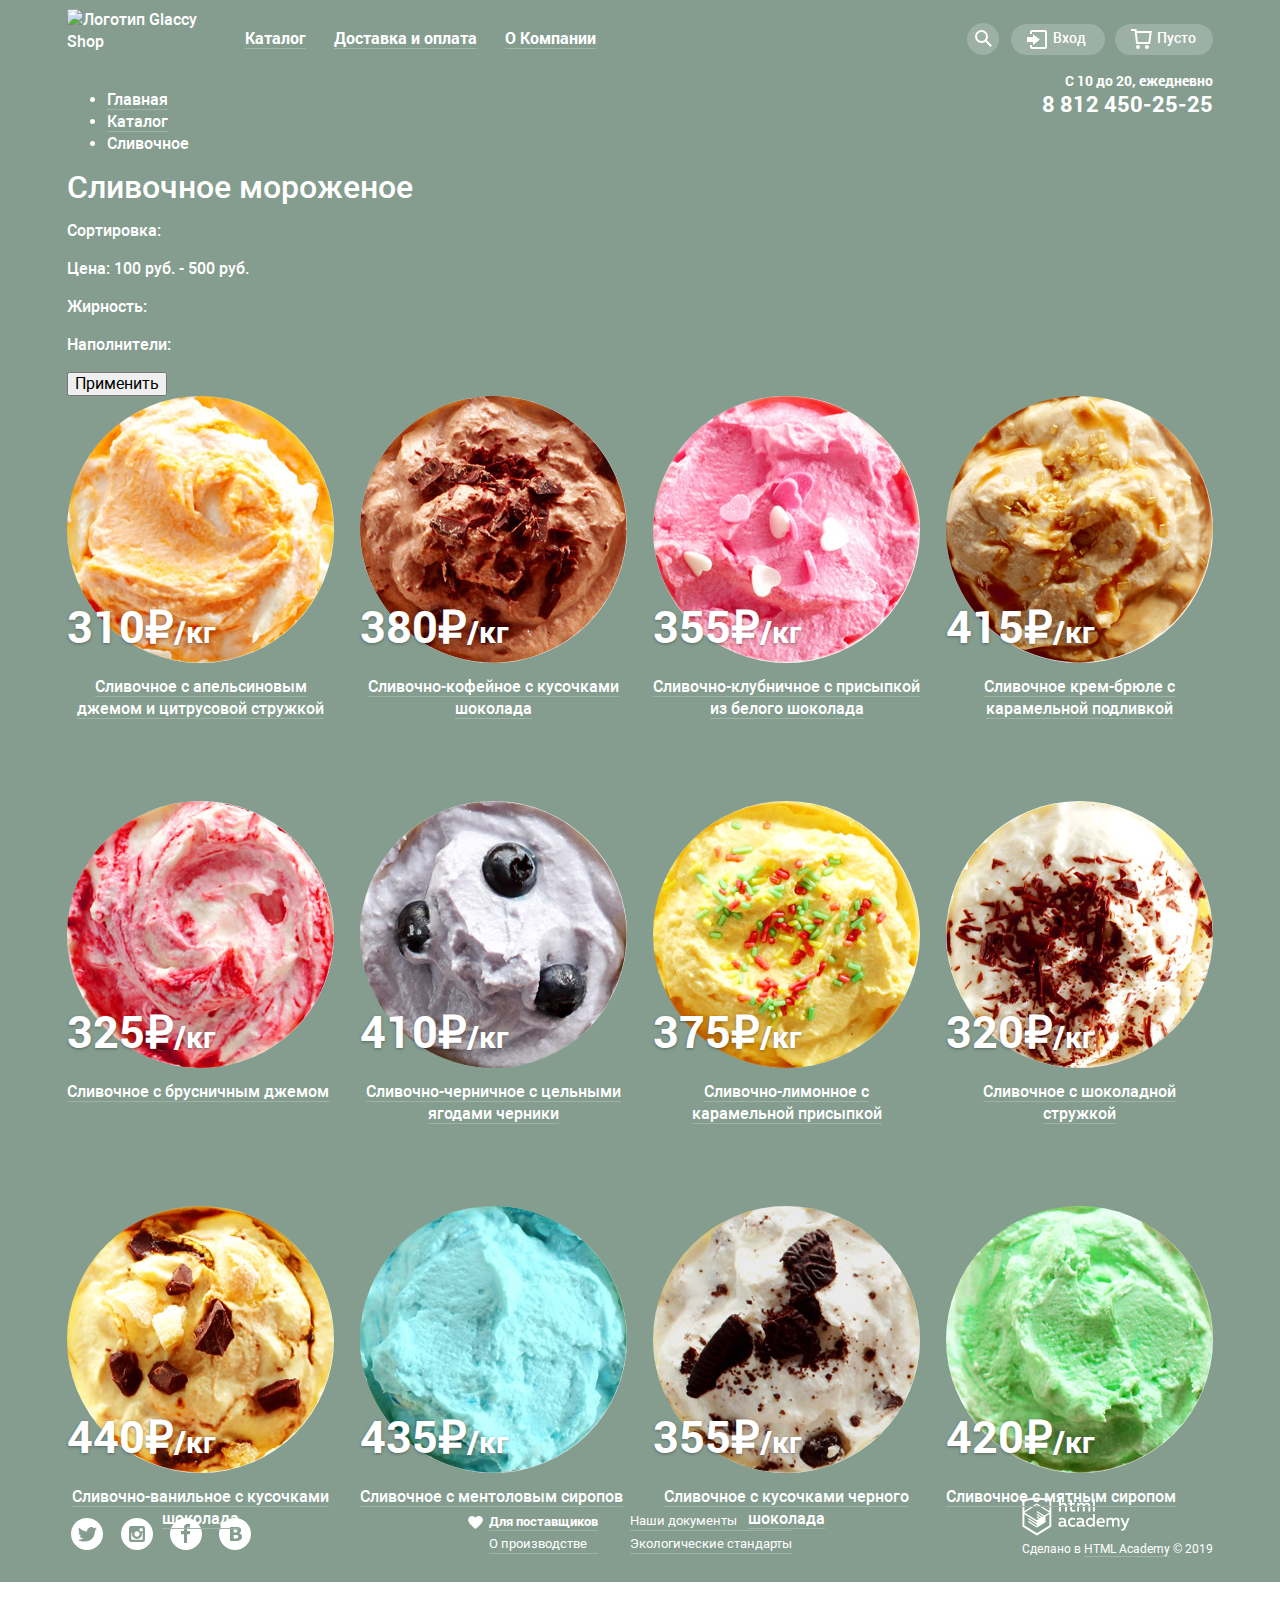
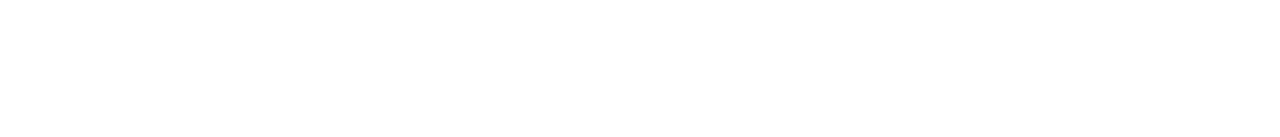
==== catalog.html @ b55708d8 "Внутренняя страница набросок" ====
<!DOCTYPE html>
<html lang="ru">
  <head>
    <meta charset="utf-8">
    <title>HTML Academy: Глейси - Каталог</title>
    <link href="css/normalize.css" rel="stylesheet">
    <link href="css/style.css" rel="stylesheet">
  </head>
  <body>
    <div class="background-wrapper green-background">
      <div class="center-wrapper">
        <header class="page-header">
          <div class="first-line-wrapper">
            <img class="logo" src="img/logo.svg" alt="Логотип Glaccy Shop" width="154" height="64">
            <nav class="main-navigation">
              <ul class="header-site-navigation">
                <li class="catalog site-navigation-item"><a href="#">Каталог</a>
                  <section class="submenu">
                    <ul>
                      <li class="submenu-item new"><a href="#">Новинки</a></li>
                      <li class="submenu-item"><a href="#">Сливочное</a></li>
                      <li class="submenu-item"><a href="#">Щербеты</a></li>
                      <li class="submenu-item"><a href="#">Фруктовый лед</a></li>
                      <li class="submenu-item"><a href="#">Мелорин</a></li>
                    </ul>
                  </section>
                </li>
                <li class="site-navigation-item"><a href="#">Доставка и оплата</a></li>
                <li class="site-navigation-item"><a href="#">О Компании</a></li>
              </ul>
            </nav>
            <div class="header-user-navigation">
              <div class="search">
                <svg xmlns="http://www.w3.org/2000/svg" xmlns:xlink="http://www.w3.org/1999/xlink" width="17" height="17"><path fill="#FFF" d="M16.958 15.527L11.75 10.32A6.455 6.455 0 0 0 13 6.5 6.5 6.5 0 1 0 6.5 13a6.465 6.465 0 0 0 3.839-1.263l5.205 5.204 1.414-1.414zM6.5 11C4.019 11 2 8.981 2 6.5S4.019 2 6.5 2 11 4.019 11 6.5 8.981 11 6.5 11z"/></svg>
                <form class="search-field" action="https://echo.htmlacademy.ru" method="GET">
                  <input type="search" placeholder="Что ищем?">
                </form>
              </div>
              <div class="login-section">
                <a class="login-link user-navigation-item" href="#"><svg xmlns="http://www.w3.org/2000/svg" width="21" height="19"><g fill="#FFF"><path d="M6 14.875L12.917 9.5 6 4.125v2.917H-.042v4.917H6z"/><path d="M18 0H5C3.9 0 3 .9 3 2v2h2V2h13v15H5v-2H3v2c0 1.1.9 2 2 2h13c1.1 0 2-.9 2-2V2c0-1.1-.9-2-2-2z"/></g></svg>
                  Вход
                </a>
                <form class="login-form" action="https://echo.htmlacademy.ru" method="POST">
                  <input class="login-input" type="email" placeholder="Электронная почта">
                  <input class="login-input" type="password" placeholder="Пароль">
                  <div class="login-links-list">
                    <a class="login-button button" href="#">Войти</a>
                    <div class="login-help">
                      <a class ="link-dark" href="#">Забыли пароль?</a>
                      <a class ="link-dark" href="#">Новая регистрация</a>
                    </div>
                  </div>
                </form>
              </div>
              <a class="cart user-navigation-item" href="#"><svg xmlns="http://www.w3.org/2000/svg" width="21" height="20"><g fill="#FFF"><path d="M5.657 2.031L5.422 0H0v2h3.64l1.5 13h13.988l1.699-12.969H5.657zM17.372 13H6.922L5.888 4.031h12.66L17.372 13z"/><circle cx="6.984" cy="18" r="2"/><circle cx="15.984" cy="18" r="2"/></g></svg>
                Пусто
              </a>
            </div>
          </div>
          <div class="contact-info">
            <p class="work-hours">С 10 до 20, ежедневно</p>
            <a href="tel:+78124502525" class="tel">8 812 450-25-25</a>
          </div>
        </header>
      </div>
        <main>
          <div class="center-wrapper">
           <ul class="breadcrumbs">
              <li><a class="link" href="index.html">Главная</a></li>
              <li><a class="link" href="#">Каталог</a></li>
              <li>Сливочное</li>
            </ul>
            <h1>Сливочное мороженое</h1>
          <form class="filter">
            <section class="filter-sorting">
              <p class="filter-title">Сортировка:</p>
              <div></div>
            </section>
            <section class="filter-price">
              <p class="filter-title">Цена: 100 руб. - 500 руб.</p>
              <div></div>
            </section>
            <section class="filter-fat">
              <p class="filter-title">Жирность:</p>
              <div></div>
            </section>
            <section class="filter-filler">
                <p class="filter-title">Наполнители:</p>
                <div></div>
            </section>
            <button class="filter-btn" type="submit">Применить</button>
          </form>
          <section class="inner-catalog">
            <div class="hit-icecream">
              <img class="hit-img" src="img/icecreams/orange.jpg" alt="Шарик апельсинового мороженого" width="267" heigh="267">
              <p class="price"><span>310₽</span>/кг</p>
              <a class="icecream-name" href="#"><span class="link">Сливочное с апельсиновым джемом и цитрусовой стружкой</span></a>
              <button class="button hit-btn">Быстрый просмотр</button>
            </div>
            <div class="hit-icecream">
              <img class="hit-img" src="img/icecreams/coffee.jpg" alt="Шарик кофейно-шоколадного мороженого" width="267" heigh="267">
              <p class="price"><span>380₽</span>/кг</p>
              <a class="icecream-name" href="#"><span class="link">Сливочно-кофейное с кусочками шоколада</span></a>
              <button class="button hit-btn">Быстрый просмотр</button>
            </div>
            <div class="hit-icecream">
              <img class="hit-img" src="img/icecreams/strawberry.jpg" alt="Шарик клубничного мороженого с белыми сердечками" width="267" heigh="267">
              <p class="price"><span>355₽</span>/кг</p>
              <a class="icecream-name" href="#"><span class="link">Сливочно-клубничное с присыпкой из белого шоколада</span></a>
              <button class="button hit-btn">Быстрый просмотр</button>
            </div>
            <div class="hit-icecream">
              <img class="hit-img" src="img/icecreams/caramel.jpg" alt="Шарик карамельного мороженого" width="267" heigh="267">
              <p class="price"><span>415₽</span>/кг</p>
              <a class="icecream-name" href="#"><span class="link">Сливочное крем-брюле с карамельной подливкой</span></a>
              <button class="button hit-btn">Быстрый просмотр</button>
            </div>
            <div class="hit-icecream">
                <img class="hit-img" src="img/icecreams/cowberry.jpg" alt="Шарик мороженого с брусничным джемом" width="267" heigh="267">
                <p class="price"><span>325₽</span>/кг</p>
                <a class="icecream-name" href="#"><span class="link">Сливочное с брусничным джемом</span></a>
                <button class="button hit-btn">Быстрый просмотр</button>
            </div>
            <div class="hit-icecream">
                <img class="hit-img" src="img/icecreams/blueberry.jpg" alt="Шарик мороженого с черникой" width="267" heigh="267">
                <p class="price"><span>410₽</span>/кг</p>
                <a class="icecream-name" href="#"><span class="link">Сливочно-черничное с цельными ягодами черники</span></a>
                <button class="button hit-btn">Быстрый просмотр</button>
            </div>
            <div class="hit-icecream">
                <img class="hit-img" src="img/icecreams/lemon.jpg" alt="Шарик лимонного мороженого с цветной присыпкой" width="267" heigh="267">
                <p class="price"><span>375₽</span>/кг</p>
                <a class="icecream-name" href="#"><span class="link">Сливочно-лимонное с карамельной присыпкой</span></a>
                <button class="button hit-btn">Быстрый просмотр</button>
            </div>
            <div class="hit-icecream">
                <img class="hit-img" src="img/icecreams/chocochips.jpg" alt="Шарик мороженого с шоколадной стружкой" width="267" heigh="267">
                <p class="price"><span>320₽</span>/кг</p>
                <a class="icecream-name" href="#"><span class="link">Сливочное с шоколадной стружкой</span></a>
                <button class="button hit-btn">Быстрый просмотр</button>
            </div>
            <div class="hit-icecream">
                <img class="hit-img" src="img/icecreams/choco-vanilla.jpg" alt="Шарик ванильного мороженого с шоколадом" width="267" heigh="267">
                <p class="price"><span>440₽</span>/кг</p>
                <a class="icecream-name" href="#"><span class="link">Сливочно-ванильное с кусочками шоколада</span></a>
                <button class="button hit-btn">Быстрый просмотр</button>
            </div>
            <div class="hit-icecream">
                <img class="hit-img" src="img/icecreams/menthol.jpg" alt="Шарик мороженого ментолового цвета" width="267" heigh="267">
                <p class="price"><span>435₽</span>/кг</p>
                <a class="icecream-name" href="#"><span class="link">Сливочное с ментоловым сиропов</span></a>
                <button class="button hit-btn">Быстрый просмотр</button>
            </div>
            <div class="hit-icecream">
                <img class="hit-img" src="img/icecreams/dark-chocolate.jpg" alt="Шарик мороженого с кусочками черного шоколада" width="267" heigh="267">
                <p class="price"><span>355₽</span>/кг</p>
                <a class="icecream-name" href="#"><span class="link">Сливочное с кусочками черного шоколада</span></a>
                <button class="button hit-btn">Быстрый просмотр</button>
            </div>
            <div class="hit-icecream">
                <img class="hit-img" src="img/icecreams/mint.jpg" alt="Шарик мороженого мятного цвета" width="267" heigh="267">
                <p class="price"><span>420₽</span>/кг</p>
                <a class="icecream-name" href="#"><span class="link">Сливочное с мятным сиропом</span></a>
                <button class="button hit-btn">Быстрый просмотр</button>
            </div>
          </section>
          <section class="pagination">
            <ul class="pages">
              <li><a href="#">1</a></li>
              <li><a href="#">2</a></li>
              <li><a href="#">3</a></li>
              <li><a href="#">4</a></li>
              <li><a href="#">5</a></li>
            </ul>
          </section>
        </main>
        <footer class="footer center-wrapper">
          <section class="social">
              <svg xmlns="http://www.w3.org/2000/svg" width="32" height="32"><path fill="#FFF" d="M16 0C7.164 0 0 7.164 0 16c0 8.837 7.164 16 16 16 8.837 0 16-7.163 16-16 0-8.836-7.163-16-16-16zm7.944 12.809c-.251 6.516-3.463 10.832-10.992 10.702h-.486c-.447 0-4.543-.443-5.344-1.823 2.479.19 4.247-.406 5.12-1.136-1.048-.289-2.923-.461-3.251-2.848.384.104.618.221 1.299.113-1.307-.824-2.758-1.519-2.679-3.643.311.317 1.164.518 1.46.457-.768-.233-2.149-3.244-.974-4.781 1.984 1.79 4.075 3.482 7.804 3.643.227-2.214 1.24-3.699 3.168-4.325 1.84-.479 3.255.26 3.901 1.138.737-.224 1.453-.466 2.193-.685-.004.833-.569 1.463-.935 1.709.747.165 1.423-.475 1.423-.475-.184.963-1.094 1.725-1.707 1.954z"/></svg>
              <svg xmlns="http://www.w3.org/2000/svg" width="32" height="32"><g fill="#FFF"><path d="M20.916 16a4.938 4.938 0 1 1-9.877 0c0-.394.051-.773.138-1.14h-.897v6.838h11.396V14.86h-.897c.086.367.137.746.137 1.14z"/><path d="M15.978 18.659c1.466 0 2.659-1.193 2.659-2.659s-1.193-2.659-2.659-2.659c-1.466 0-2.659 1.193-2.659 2.659s1.192 2.659 2.659 2.659zM18.637 10.302h3.039v3.039h-3.039z"/><path d="M16 0C7.164 0 0 7.164 0 16c0 8.837 7.164 16 16 16 8.837 0 16-7.163 16-16 0-8.836-7.163-16-16-16zm7.955 21.698a2.285 2.285 0 0 1-2.279 2.279H10.279A2.285 2.285 0 0 1 8 21.698V10.302a2.286 2.286 0 0 1 2.279-2.279h11.396a2.286 2.286 0 0 1 2.279 2.279v11.396z"/></g></svg>
              <svg xmlns="http://www.w3.org/2000/svg" width="32" height="32"><path fill="#FFF" d="M16 0C7.164 0 0 7.163 0 16s7.164 16 16 16c8.837 0 16-7.164 16-16S24.837 0 16 0zm4.062 9.455h-3.021v3.444h3.021v3.445h-3.021v8.61H14.02v-8.61H11v-3.445h3.021V9.455c0-1.902 1.353-3.445 3.021-3.445h3.021v3.445z"/></svg>
              <svg xmlns="http://www.w3.org/2000/svg" width="32" height="32"><g fill="#FFF"><path d="M16.637 14.495c.402-.019.719-.082.951-.188.326-.145.54-.33.641-.559.101-.229.15-.496.15-.797 0-.232-.058-.465-.174-.697-.116-.232-.322-.405-.617-.517-.264-.1-.592-.155-.984-.165a76.242 76.242 0 0 0-1.652-.014h-.339v2.965h.565c.571 0 1.057-.009 1.459-.028zM18.118 17.084c-.282-.081-.672-.125-1.166-.132a127.97 127.97 0 0 0-1.55-.009h-.79v3.493h.264c1.014 0 1.74-.003 2.18-.009a3.2 3.2 0 0 0 1.212-.245c.377-.157.633-.364.774-.625s.214-.562.214-.9c0-.446-.088-.788-.261-1.03-.17-.241-.464-.423-.877-.543z"/><path d="M16 0C7.164 0 0 7.164 0 16c0 8.837 7.164 16 16 16 8.837 0 16-7.163 16-16 0-8.836-7.163-16-16-16zm6.602 20.531a3.73 3.73 0 0 1-1.124 1.327c-.552.415-1.161.71-1.823.886s-1.501.264-2.519.264h-6.121V8.987h5.443c1.13 0 1.957.038 2.48.113a5.126 5.126 0 0 1 1.561.5c.533.27.929.632 1.189 1.087.26.455.392.975.392 1.558 0 .678-.179 1.278-.536 1.795-.358.518-.863.92-1.517 1.208v.075c.917.182 1.642.559 2.179 1.13.537.571.807 1.325.807 2.261 0 .678-.138 1.283-.411 1.817z"/></g></svg>
          </section>
          <section class="footer-menu">
            <div class="footer-menu-left footer-menu-column">
              <a class="link footer-menu-item heart" href="#">Для поставщиков</a>
              <a class="link footer-menu-item" href="#">О производстве</a>
            </div>
            <div class="footer-menu-right footer-menu-column">
              <a class="link footer-menu-item" href="#">Наши документы</a>
              <a class="link footer-menu-item" href="#">Экологические стандарты</a>
            </div>
          </section>
          <section class="copyright">
            <img class="htmlacademy-logo" src="img/logo-htmlacademy.png" alt="Логолип HTML Academy" width="108" height="39">
            <p class="copyright-title">Сделано в <a class="link" href="#">HTML Academy</a> &copy; 2019</p>
          </section>
        </footer>
    </div>
  </body>
</html>
---- css/style.css ----
@font-face {
  font-family: "Roboto";
  src: url("../fonts/roboto.woff2") format("woff2"),
       url("../fonts/roboto.woff") format("woff");
  font-weight: 400;
}

@font-face {
  font-family: "Roboto";
  src: url("../fonts/robotobold.woff2") format("woff2"),
       url("../fonts/robotobold.woff") format("woff");
  font-weight: 800;
}

@font-face {
  font-family: "Roboto";
  src: url("../fonts/robotomedium.woff2") format("woff2"),
       url("../fonts/robotomedium.woff") format("woff");
  font-weight: 700;
}

body {
  margin: 0;

  font-family: Roboto, Arial, sans-serif;
  font-size: 16px;
  font-weight: 700;
  line-height: 22px;
  color: #ffffff;
}

a {
  color: #ffffff;
  text-decoration: none;
}

img {
  max-width: 100%;
  height: auto;
}

.visually-hidden:not(:focus):not(:active),
input[type="checkbox"].visually-hidden,
input[type="radio"].visually-hidden {
  position: absolute;

  width: 1px;
  height: 1px;
  margin: -1px;
  border: 0;
  padding: 0;

  white-space: nowrap;

  -webkit-clip-path: inset(100%);

          clip-path: inset(100%);
  clip: rect(0 0 0 0);
  overflow: hidden;
}

.green-background {
  background-color: #849d8f;
}

.blue-background {
  background-color: #8e9cac;
}

.rose-background {
  background-color: #9d8b84;
}

.center-wrapper {
  position: relative;

  box-sizing: border-box;
  margin: 0 auto;
  padding: 0 27px;
  width: 1200px;
}

.page-header {
  position: relative;
  padding-top: 9px;
  z-index: 1;
}

.first-line-wrapper {
  display: flex;
}

.header-site-navigation {
  display: flex;
  margin: 0 328px 0 0;
  padding: 20px 0 0 0;

  font-weight: 800;
  line-height: 18px;

  list-style: none;
}

.site-navigation-item > a {
  position: relative;

  border-bottom: 1px solid #9fb3a8;
}

.site-navigation-item {
  margin-right: 28px;
}

.site-navigation-item > a:hover {
  color: #323232;

  border-bottom: none;
}

.site-navigation-item > a:hover::before {
  content: "";
  position: absolute;
  top: -4px;
  left: -14px;
  z-index: -1;

  width: 100%;
  height: 100%;
  padding: 5px 14px;

  background-color: #f7f6f3;
  border-radius: 16px;
}

.site-navigation-item > a:active::before {
  background-color: #ededed;
  box-shadow: inset 0px 2px 1px 0px #696969;
}

.header-user-navigation {
  margin: 0;
  padding: 13px 0 0 0;
}

.logo {
  margin-right: 24px;
}

.user-navigation-item {
  padding: 6px 14px 9px 16px;

  font-size: 14px;
  font-weight: 700;
  line-height: 16px;

  background: rgba(255, 255, 255, 0.2);
  border-radius: 16px;
}

.login-section {
  position: relative;

  display: inline-block;
  margin-right: 6px;
  padding-bottom: 10px;
  vertical-align: baseline;

}

.search {
  position: relative;

  display: inline-block;
  margin-right: 5px;
  padding-bottom: 15px;
  padding-left: 15px;
  vertical-align: baseline;
}

.search svg {
  padding: 8px;
}

.search::before {
  content: "";
  position: absolute;
  z-index: -2;
  top: 1px;
  left: 15px;

  width: 32px;
  height: 32px;

  background-color: rgba(255, 255, 255, 0.2);
  border-radius: 50%;
}

.header-user-navigation svg {
  vertical-align: middle;
  margin-right: 2px;
}

.header-user-navigation .cart {
  padding-right: 17px;
}

.search:hover::before,
.user-navigation-item:hover {
  color: #000000;
  background-color: #f8f7f4;
}

.search:hover path,
.user-navigation-item:hover g {
  fill: #323232;
}

.contact-info {
  float: right;

  font-size: 14px;
  font-weight: 800;
  line-height: 16px;
}

.contact-info p {
  margin: 0 0 3px 0;
  padding: 0;
  text-align: right;
}

.tel {
  font-size: 22px;
  font-weight: 800;
  line-height: 24px;
}

.submenu {
  display: none;
  position: absolute;
  top: 31px;
  left: -21px;

  width: 143px;

  background-color: #f8f7f4;
  border-radius: 5px;
  box-shadow: 0px 20px 20px 0px rgba(0, 0, 0, 0.4);
}

.submenu ul {
  padding: 0;
  margin: 0;

  font-weight: 400;
  font-size: 14px;
  line-height: 16px;

  list-style: none;
}

.submenu-item a {
  vertical-align: middle;
  color: #323232;
}

.catalog {
  position: relative;
  padding-bottom: 13px;
}

.catalog:hover .submenu {
  display: block;
}

.submenu-item {
  padding: 9px 0px 6px 20px;
  vertical-align: middle;
}

.submenu-item:last-child {
  padding-bottom: 12px;
}

.new {
  position: relative;

  padding: 9px 0px 13px 20px;

  font-weight: 800;
}

.new::after {
  content: "";
  position: absolute;
  bottom: 0;
  left: 6px;

  width: 127px;
  height: 1px;

  background-color: #d1d0ce;
}

.submenu-item:hover {
  background-color: #fbded7;
}

.submenu-item:active {
  background-color: #f6b5a5;
}

.search-field {
  position: absolute;
  top: 37px;
  right: 2px;

  display: none;
  padding: 20px 14px 20px 15px;

  background-color: #f8f7f4;
  border-radius: 6px;
  box-shadow: 0px 20px 20px 0px rgba(0, 0, 0, 0.4);
}

.search-field input {
  width: 312px;
  padding: 10px 0px 8px 13px;

  font-size: 14px;
  font-weight: 400;
  line-height: 24px;

  border: 1px solid #d3d3d2;
  background-color: #ffffff;
  border-radius: 5px;
}

.search:hover .search-field {
  display: block;
}

.login-form {
  position: absolute;
  top: 32px;
  right: 0;

  display: none;
  padding: 20px 17px 21px 19px;

  font-size: 14px;
  line-height: 24px;
  font-weight: 400;

  border-radius: 6px;
  background-color: #f8f7f4;
  box-shadow: 0px 20px 20px 0px rgba(0, 0, 0, 0.4);
}

.login-link {
  padding-right: 19px;
}

.login-links-list {
  display: flex;
}

.login-input {
  width: 225px;
  padding: 13px 0px 13px 14px;
  margin-bottom: 20px;

  border: 1px solid #d3d3d2;
  border-radius: 6px;
  background-color: #ffffff;
}

.login-form input[type="password"]::-webkit-input-placeholder,
.login-form input[type="email"]::-webkit-input-placeholder,
.search input[type="search"]::-webkit-input-placeholder {
  color: #999999;
 }

.login-form input[type="password"]:-ms-input-placeholder,
.login-form input[type="email"]:-ms-input-placeholde,
.search input[type="search"]:-ms-input-placeholder {
  color: #999999;
 }

.login-form input[type="password"]::-ms-input-placeholder,
.login-form input[type="email"]::-ms-input-placeholder,
.search input[type="search"]::-ms-input-placeholder {
  color: #999999;
 }

.login-form input[type="password"]::placeholder,
.login-form input[type="email"]::placeholder,
.search input[type="search"]::placeholder {
  color: #999999;
}

.login-help {
  display: flex;
  flex-direction: column;

}

.button {
  padding: 10px 26px 11px 23px;
  margin: 0;

  font-size: 18px;
  line-height: 24px;
  font-weight: 800;
  color: #fefefe;

  background-image: linear-gradient(to top, #e74a35 0%, #f26843 100%);
  box-shadow: 0px 1px 2px 0px #ac1000;
  border: none;
  border-radius: 20px;
}

.button:hover {
  background-image: linear-gradient(to top, #ec6f5e 0%, #f58669 100%);
  box-shadow: 0px 2px 2px 0px #ac1000;
}

.button:active {
  background-image: linear-gradient( 90deg, rgb(242,104,67) 0%, rgb(231,74,53) 100%);
  box-shadow: inset 0px 2px 2px 0px #942718;
}

.login-button {
  margin-right: 19px;
}

.login-help a {
  position: relative;

  display: inline-block;
  padding: 0;
  margin: 0;
  margin-bottom: -4px;

  font-size: 13px;
  font-weight: 400;
  line-height: 24px;
  color: #323232;
}

.login-help a:first-child {
  width: 101px;
}

.login-help a::after {
  content: "";
  position: absolute;
  bottom: 5px;
  left: 0;

  width: 100%;
  height: 1px;

  background-color: #adacaa;
}

.login-section:hover .login-form {
  display: block;
}

.sliders {
  position: relative;
  top: -116px;
  left: 51px;
  z-index: 0;

  display: none;
}

.slider-title {
  position: absolute;
  bottom: 366px;
  left: 190px;
  z-index: 0;

  width: 667px;
  padding: 0;
  margin: 0;

  font-weight: 800;
  font-size: 60px;
  line-height: 60.35px;
  text-align: center;
}

.slider3 .slider-title {
  left: 197px;
  width: 650px;
}

.slider-button {
  position: absolute;
  bottom: 269px;
  left: 384px;

  padding: 7px 40px 13px 40px;

  font-size: 32px;
  line-height: 44px;
  font-weight: 800;
  text-shadow: 0px 2px 5px rgba(160, 32, 11, 0.76);

  border-radius: 36px;
}

.slider-switcher {
  position: absolute;
  top: 490px;
  left: 28px;
  z-index: 1;

  font-size: 0;
}

.slider-control {
  position: relative;

  padding: 0;
  margin: 0 9px 0 0;
  width: 20px;
  height: 20px;

  border: 2px solid #ffffff;
  border-radius: 50%;
  background: none;

  cursor: pointer;
}

.is-active::after {
  content: "";
  position: absolute;
  top: -2px;
  left: -2px;

  width: 19px;
  height: 19px;

  background-color: #ffffff;
  border-radius: 50%;
}

.slider-control:hover {
  background-color: #b2c1b7;
}

.is-active:focus,
.slider-control:active {
  outline: 0;
}

.slider-show {
  display: block;
}

.promo-section {
  position: relative;
  top: -345px;

  display: flex;
  justify-content: space-between;
}

.promo {
  width: 560px;
  border-radius: 14px;
}

.raspberry-promo {
  background-image: url(../img/backgrounds/rasp-background.jpg);
}

.chocolate-promo {
  background-image: url(../img/backgrounds/choco-background.jpg);
}

.promo p {
  margin: 0;
}

.promo-header {
  padding: 13px 0px 17px 19px;

  font-size: 35px;
  line-height: 41px;
  font-weight: 800;
}

.promo-text {
  padding: 0px 17px 45px 20px;

  font-size: 18px;
  line-height: 22px;
  font-weight: 800;
}

.promo-btn {
  float: right;
  margin-right: 22px;
  margin-bottom: 24px;
  padding: 10px 22px 11px 20px;
}

.hit-section {
  position: relative;
  top: -305px;

  display: flex;
  flex-wrap: wrap;
}

.inner-catalog {
  display: flex;
  flex-wrap: wrap;
}

.hit-img {
  position: relative;
  z-index: 2;

  display: block;
  margin-bottom: 13px;

  border-radius: 50%;
}

.hit-icecream {
  position: relative;

  width: 267px;
  margin-right: 26px;
}

.hit-icecream p,
.hit-icecream a {
  padding: 0;
  margin: 0;
}

.hit-icecream:nth-child(4n) {
  margin-right: 0;
}

.hit-icon {
  position: absolute;
  top: 0;
  left: 0;
  z-index: 3;
}

.price {
  position: absolute;
  top: 207px;
  left: 0;
  z-index: 3;

  font-size: 30px;
  font-weight: 800;
  line-height: 45px;
  text-shadow: 0px 1px 3px rgba(49, 50, 53, 0.5);
}

.price span {
  font-size: 45px;
  font-weight: 800;
  line-height: 45px;
}

.icecream-name {
  display: inline-block;
  text-align: center;
}

.icecream-name span {
  text-align: center;
}

.link {
  position: relative;
  z-index: 2;

  border-bottom: 1px solid #9db1a5;
  cursor: pointer;
}

.link:hover,
.link:active {
  color: #ffbc9e;
  border-bottom: 1px solid #a7a294;
}

.link-dark:hover,
.link-dark:active {
  color: #e84d37;
  border-bottom: 1px solid #f9cdc4;  /* исправить в логине */
}

.hit-btn {
  position: relative;
  z-index: 2;

  padding: 8px 16px 12px 17px;
  margin: 9px 0 28px 33px;

  opacity: 0;
}

.hit-icecream:hover::after {
  content: "";
  position: absolute;
  z-index: 1;
  top: -6px;
  left: -13px;

  width: 293px;
  height: 100%;

  border-radius: 5px;
  background-color: rgba(248, 247, 244, 0.2);
  box-shadow: 0px 20px 20px 0px rgba(0, 0, 0, 0.4);
}

.hit-icecream:hover .hit-btn {
  opacity: 1;
}

.preferences {
  position: relative;
  top: -348px;

  background: url(../img/backgrounds/waffle-background.jpg) repeat 0px 10px;
  border-radius: 15px;
}

.preferences p {
  margin: 0;
}

.preferences-title {
  padding: 25px 0 22px 20px;

  font-size: 24px;
  line-height: 30px;
  color: #323232;
  word-spacing: 2px;
}

.preferences-blocks {
  display: flex;
  padding-bottom: 3px;
}

.preferences-paragraph {
  position: relative;

  width: 485px;
  padding-left: 76px;
  padding-bottom: 21px;

  font-size: 16px;
  line-height: 22px;
  color: #323232;
}

.left-column-preferences {
  margin-right: 8px;
}

.left-column-preferences .preferences-paragraph:first-child::before {
  content: "";
  position: absolute;
  top: -14px;
  left: 20px;

  width: 49px;
  height: 49px;

  background: url(../img/decor/icon-icecream.svg) no-repeat;
}

.left-column-preferences .preferences-paragraph:nth-child(2)::before {
  content: "";
  position: absolute;
  top: -13px;
  left: 20px;

  width: 49px;
  height: 49px;

  background: url(../img/decor/icon-eco.svg) no-repeat;
}

.right-column-preferences .preferences-paragraph:first-child::before {
  content: "";
  position: absolute;
  top: -14px;
  left: 16px;

  width: 49px;
  height: 49px;

  background: url(../img/decor/cow.svg) no-repeat;
}

.right-column-preferences .preferences-paragraph:nth-child(2)::before {
  content: "";
  position: absolute;
  top: -13px;
  left: 16px;

  width: 49px;
  height: 49px;

  background: url(../img/decor/termo.svg) no-repeat;
}

.additional-blocks {
  position: relative;
  top: -308px;

  display: flex;
  justify-content: space-between;
}

.additional-block {
  width: 560px;
  border-radius: 15px;
}

.additional-block-header {
  padding: 23px 0px 4px 20px;
  color: #323232;
}

.additional-block p {
  margin: 0;
}

.additional-block a {
  margin: 0;

  font-size: 24px;
  line-height: 30px;
  font-weight: 800;
  color: #323232;
}

.additional-block-text {
  padding: 34px 16px 34px 26px;

  color: #5a5a5a;
  font-weight: 400;
}

.blog-news {
  background: url(../img/backgrounds/strawberry-background.jpg);
}

.blog-news a {
  display: block;
  padding-left: 19px;
  padding-bottom: 80px;
  width: 280px;
}

.blog-description {
  text-decoration: underline; /*  исправить цвет границы внизу */
}

.subscribe {
  background: url(../img/backgrounds/post-gray-background.png);
}

.subscribe input {
  width: 355px;
  padding: 12px 0px 12px 12px;
  margin-left: 26px;
  margin-right: 7px;

  border-radius: 6px;
}

.subscribe-btn {
  padding: 10px 17px 12px 17px;
}

.map-section {
  position: relative;
  top: -268px;

  width: 1200px;
  margin-right: auto;
  margin-left: auto;
}

.map-form {
  position: absolute;
  top: 63px;
  right: 27px;

  width: 302px;

  background-color: #fffefe;
  border-radius: 15px;
}

.map-form p {
  margin: 0;


  color: #323232;
}

.form-text {
  font-size: 14px;
  line-height: 20px;
  font-weight: 400;
}

.form-wrapper p:first-child {
  margin-right: 100px;
}

.form-important {
  width: 230px;

  font-weight: 800;
  font-size: 18px;
  line-height: 24px;
}

.form-wrapper {
  padding: 30px 26px 0px 26px;
}

.address {
  padding-bottom: 18px;
}

.form-tel {
  padding-top: 3px;
  padding-bottom: 3px;
}

.map-form .form-hours {
  margin-bottom: 24px;
}

.form-btn {
  display: block;
  margin-bottom: 30px;
  padding: 8px 0px 12px 29px;
}

.modal {
  position: relative;
  z-index: 10;

  display: none;
}

.modal-overlay {
  position: fixed;
  top: 0;
  left: 0;

  width: 100%;
  height: 100%;

  background-color: rgba(0, 0, 0, 0.3);
}

.feedback {
  position: fixed;
  top: 50%;
  left: 50%;

  width: 478px;
  margin-top: -222px;
  margin-left: -239px;

  background-color: #f8f7f4;
  border-radius: 10px;
}

.feedback-title {
  margin: 0;
  padding: 15px 0px 19px 25px;

  color: #323232;
  font-size: 24px;
  line-height: 28px;
}

.feedback input {
  display: block;
  width: 251px;
  padding: 13px 0px 9px 12px;
  margin-left: 25px;
  margin-bottom: 20px;
}

.modal-text {
  margin-left: 25px;
  width: 413px;
  padding: 11px 0px 16px 13px;
  margin-bottom: 90px;
}

.feedback-btn {
  position: absolute;
  bottom: 27px;
  right: 26px;

  padding: 10px 22px 11px 22px;
}

.modal-close {
  position: absolute;
  top: 9px;
  right: 12px;

  width: 30px;
  height: 30px;

  font-size: 0;

  border: none;
  background: none;
}

.modal-close::before {
  content: "";
  position: absolute;
  top: 2px;
  right: 12px;

  width: 2px;
  height: 22px;
  transform: rotate(45deg);

  background-color: #231f20;
}

.modal-close::after {
  content: "";
  position: absolute;
  top: 2px;
  right: 12px;

  width: 2px;
  height: 22px;
  transform: rotate(-45deg);

  background-color: #231f20;
}

.modal-close:active {
  outline: 0;
}

.modal-show {
  display: block;
}

.username,
.email,
.modal-text {
  border: 1px solid rgb(178, 178, 178);
  border-radius: 5px;
  box-sizing: border-box;
  opacity: 0.52;
}

.username:hover,
.email:hover,
.modal-text:hover {
  border: 2px solid rgb(154, 154, 154);
  opacity: 0.52;
  box-sizing: border-box;
}

.username:focus,
.email:focus,
.modal-text:focus {
  /* color: #323232;
  font-weight: 800; */


  border: 2px solid rgb(154, 154, 154);
  opacity: 0.52;
  box-sizing: border-box;
  border-style: solid;
  border-width: 2px;
  border-color: rgb(46, 136, 228);
  border-radius: 5px;
  opacity: 0.52;
}

.footer {
  display: flex;
  margin-top: -270px;
  padding-bottom: 24px;
}

.social {
  padding: 35px 0px 0 4px;
  margin-right: 200px;
}

.social svg {
  position: relative;

  margin-right: 13px;
}

.social svg:first-child {
  margin-right: 14px;
}

.social svg::after {  /*Не работает*/
  content: "";
  position: absolute;
  left: 0;
  top: 0;

  width: 38px;
  height: 38px;

  background-color: rgba(255, 255, 255, 0.5);
  /* box-shadow: 0 0 0 5px  rgba(255, 255, 255, 0.5); */

   /* box-shadow: 0 0 0 5px  red; */
}

.footer-menu {
  display: flex;
  padding-top: 29px;
}

.footer-menu-column {
  padding-left: 25px;
  display: flex;
  flex-direction: column;
  margin-right: 7px;
}

.footer-menu-item {
  margin-bottom: 4px;

  font-size: 13px;
  line-height: 18px;
  font-weight: 400;
}

.footer-menu-item.heart {
  position: relative;

  font-weight: 800;
}

.footer-menu-item.heart::before {
  content: "";
  position: absolute;
  top: 4px;
  left: -21px;

  width: 15px;
  height: 13px;

  background-image: url("../img/decor/heart.svg");
}

.copyright {
  margin-right: 0;
  margin-left: auto;
  padding-top: 14px;
}

.copyright-title {
  padding: 0;
  margin: 0;

  font-size: 12px;
  line-height: 18px;
  font-weight: 400;
}

.htmlacademy-logo {
  display: block;
  margin-bottom: 4px;
}
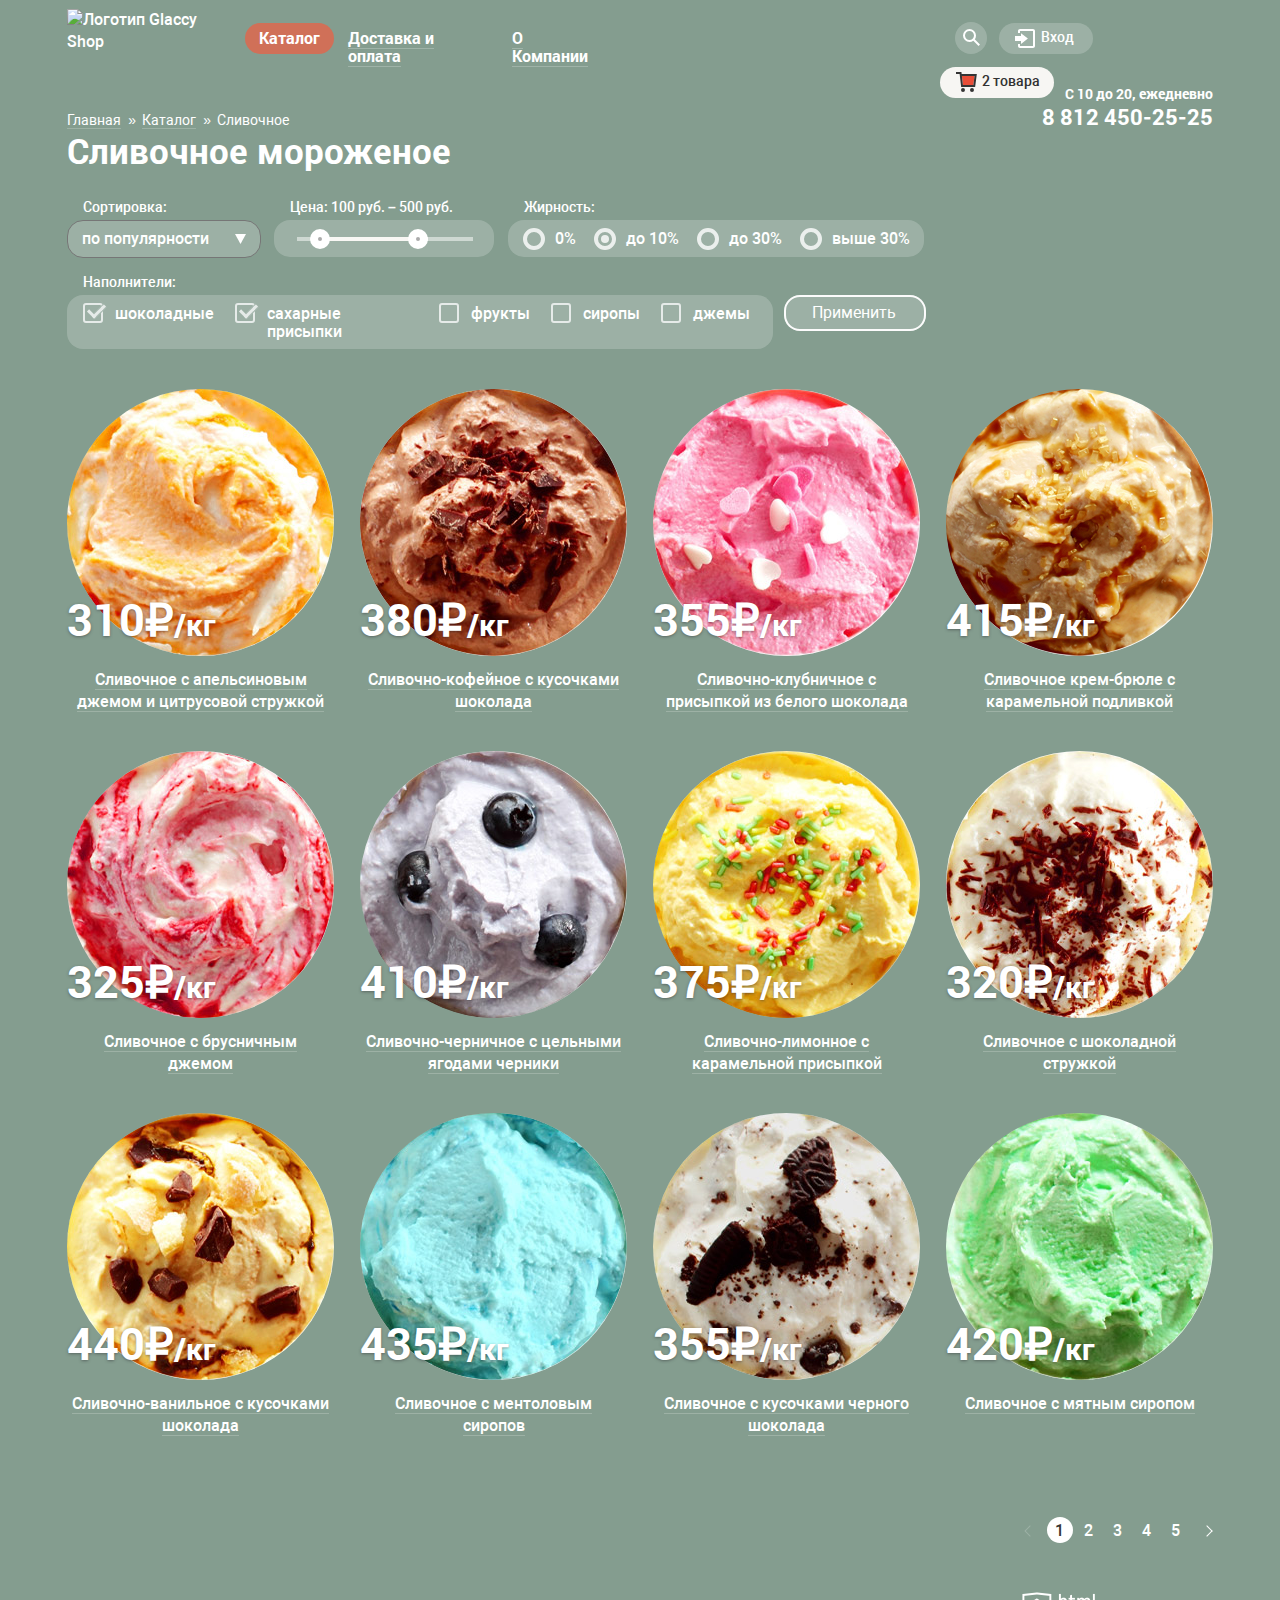
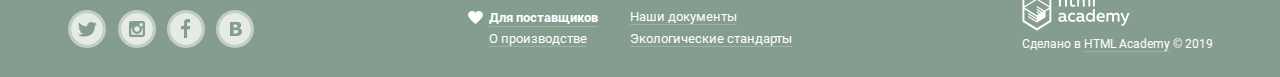
==== commit a41225b3: "Каталог" ====
--- a/catalog.html
+++ b/catalog.html
@@ -9,16 +9,16 @@
   <body>
     <div class="background-wrapper green-background">
       <div class="center-wrapper">
-        <header class="page-header">
+        <header class="page-header inner-header">
           <div class="first-line-wrapper">
-            <img class="logo" src="img/logo.svg" alt="Логотип Glaccy Shop" width="154" height="64">
+            <a href="index.html"><img class="logo" src="img/logo.svg" alt="Логотип Glaccy Shop" width="154" height="64"></a>
             <nav class="main-navigation">
               <ul class="header-site-navigation">
-                <li class="catalog site-navigation-item"><a href="#">Каталог</a>
+                <li class="catalog site-navigation-item active-menu"><a href="#">Каталог</a>
                   <section class="submenu">
                     <ul>
                       <li class="submenu-item new"><a href="#">Новинки</a></li>
-                      <li class="submenu-item"><a href="#">Сливочное</a></li>
+                      <li class="submenu-item active-submenu"><a>Сливочное</a></li>
                       <li class="submenu-item"><a href="#">Щербеты</a></li>
                       <li class="submenu-item"><a href="#">Фруктовый лед</a></li>
                       <li class="submenu-item"><a href="#">Мелорин</a></li>
@@ -52,9 +52,31 @@
                   </div>
                 </form>
               </div>
-              <a class="cart user-navigation-item" href="#"><svg xmlns="http://www.w3.org/2000/svg" width="21" height="20"><g fill="#FFF"><path d="M5.657 2.031L5.422 0H0v2h3.64l1.5 13h13.988l1.699-12.969H5.657zM17.372 13H6.922L5.888 4.031h12.66L17.372 13z"/><circle cx="6.984" cy="18" r="2"/><circle cx="15.984" cy="18" r="2"/></g></svg>
-                Пусто
-              </a>
+              <div class="cart-section">
+                <a class="full-cart user-navigation-item" href="#"><svg xmlns="http://www.w3.org/2000/svg" width="21" height="20"><path fill="#E84D37" d="M5.888 4.031L6.922 13h10.45l1.176-8.969z"/><circle fill="#343434" cx="6.984" cy="18" r="2"/><circle fill="#343434" cx="15.984" cy="18" r="2"/><path fill="#343434" d="M5.657 2.031L5.422 0H0v2h3.64l1.5 13h13.988l1.699-12.969H5.657zM17.372 13H6.922L5.888 4.031h12.66L17.372 13z"/></svg>
+                  2 товара
+                </a>
+                <form class="cart-form" action="https://echo.htmlacademy.ru" method="POST">
+                  <section class="total-order">
+                    <div class="order">
+                      <div class="order-delete">x</div>
+                      <img class="order-image" src="img/icecreams/orange.jpg" alt="Изображение выбранного мороженого" width="33" height="33">
+                      <p class="order-icecream-name">Пломбир с апельсиновым джемом</p>
+                      <p class="order-calculation">1,5 кг x <span class="order-price">200 руб.</span></p>
+                      <p class="order-sum">300 руб.</p>
+                    </div>
+                    <div class="order">
+                        <div class="order-delete">x</div>
+                        <img class="order-image" src="img/icecreams/strawberry.jpg" alt="Изображение выбранного мороженого" width="33" height="33">
+                        <p class="order-icecream-name">Клубничный пломбир с присыпкой из белого шоколада</p>
+                        <p class="order-calculation">1,5 кг x <span class="order-price">300 руб.</span></p>
+                        <p class="order-sum">400 руб.</p>
+                      </div>
+                  </section>
+                  <p class="total-order-sum">Итого: 750 руб.</p>
+                  <button class="cart-btn button" type="submit">Оформить заказ</button>
+                </form>
+              </div>
             </div>
           </div>
           <div class="contact-info">
@@ -70,25 +92,72 @@
               <li><a class="link" href="#">Каталог</a></li>
               <li>Сливочное</li>
             </ul>
-            <h1>Сливочное мороженое</h1>
-          <form class="filter">
-            <section class="filter-sorting">
+            <h1 class="catalog-header">Сливочное мороженое</h1>
+          <form class="filter" action="https://echo.htmlacademy.ru" method="GET">
+            <fieldset class="filter-item filter-sorting">
               <p class="filter-title">Сортировка:</p>
-              <div></div>
-            </section>
-            <section class="filter-price">
-              <p class="filter-title">Цена: 100 руб. - 500 руб.</p>
-              <div></div>
-            </section>
-            <section class="filter-fat">
+              <select class="sorting-types" name="sorting">
+                <option selected value="По популярности">по популярности</option>
+                <option value="Сначала недорогие">сначала недорогие</option>
+                <option value="Сначала дорогие">сначала дорогие</option>
+                <option value="По жирности">по жирности</option>
+              </select>
+            </fieldset>
+            <fieldset class="filter-item filter-price">
+              <p class="filter-title">Цена: 100 руб. &ndash; 500 руб.</p>
+              <div class="range-controls">
+                  <div class="scale">
+                    <div class="bar"></div>
+                  </div>
+                  <div class="toggle toggle-min"></div>
+                  <div class="toggle toggle-max"></div>
+              </div>
+            </fieldset>
+            <fieldset class="filter-item filter-fat">
               <p class="filter-title">Жирность:</p>
-              <div></div>
-            </section>
-            <section class="filter-filler">
+              <div class="fat-options">
+                <label>
+                  <input class="fat-option visually-hidden" type="radio" value="0" name="fat"><span>0%</span>
+                </label>
+                <label>
+                  <input class="fat-option visually-hidden" type="radio" value="0-9" name="fat" checked><span>до 10%</span>
+                </label>
+                <label>
+                  <input class="fat-option visually-hidden" type="radio" value="10-29%" name="fat"><span>до 30%</span>
+                </label>
+                <label>
+                  <input class="fat-option visually-hidden" type="radio" value="30%+" name="fat"><span>выше 30%</span>
+                </label>
+                </div>
+            </fieldset>
+            <fieldset class="filter-item filter-filler">
                 <p class="filter-title">Наполнители:</p>
-                <div></div>
-            </section>
-            <button class="filter-btn" type="submit">Применить</button>
+                <div class="filler-options">
+                    <label>
+                      <input class="filler-option visually-hidden" type="checkbox" name="filler" value="chocolate" checked>
+                      <span>шоколадные</span>
+                    </label>
+                    <label>
+                      <input class="filler-option visually-hidden" type="checkbox" name="filler" value="sugar" checked>
+                      <span>сахарные присыпки</span>
+                    </label>
+                    <label>
+                      <input class="filler-option visually-hidden" type="checkbox" name="filler" value="fruits">
+                      <span>фрукты</span>
+                    </label>
+                    <label>
+                      <input class="filler-option visually-hidden" type="checkbox" name="filler" value="syrups">
+                      <span>сиропы</span>
+                    </label>
+                    <label>
+                      <input class="filler-option visually-hidden" type="checkbox" name="filler" value="jams">
+                      <span>джемы</span>
+                    </label>
+                </div>
+            </fieldset>
+            <div class="button-wrapper">
+              <button class="filter-btn" type="submit">Применить</button>
+            </div>
           </form>
           <section class="inner-catalog">
             <div class="hit-icecream">
@@ -165,37 +234,49 @@
             </div>
           </section>
           <section class="pagination">
-            <ul class="pages">
-              <li><a href="#">1</a></li>
-              <li><a href="#">2</a></li>
-              <li><a href="#">3</a></li>
-              <li><a href="#">4</a></li>
-              <li><a href="#">5</a></li>
-            </ul>
+            <div class="right-wrapper">
+              <a class="previous-page">Предыдущая страница</a>
+              <ul class="pages">
+                <li class="page-item"><a class="page active-page" href="#">1</a></li>
+                <li class="page-item"><a class="page" href="#">2</a></li>
+                <li class="page-item"><a class="page" href="#">3</a></li>
+                <li class="page-item"><a class="page" href="#">4</a></li>
+                <li class="page-item"><a class="page" href="#">5</a></li>
+              </ul>
+              <a class="next-page">Следующая страница</a>
+            </div>
           </section>
         </main>
         <footer class="footer center-wrapper">
-          <section class="social">
-              <svg xmlns="http://www.w3.org/2000/svg" width="32" height="32"><path fill="#FFF" d="M16 0C7.164 0 0 7.164 0 16c0 8.837 7.164 16 16 16 8.837 0 16-7.163 16-16 0-8.836-7.163-16-16-16zm7.944 12.809c-.251 6.516-3.463 10.832-10.992 10.702h-.486c-.447 0-4.543-.443-5.344-1.823 2.479.19 4.247-.406 5.12-1.136-1.048-.289-2.923-.461-3.251-2.848.384.104.618.221 1.299.113-1.307-.824-2.758-1.519-2.679-3.643.311.317 1.164.518 1.46.457-.768-.233-2.149-3.244-.974-4.781 1.984 1.79 4.075 3.482 7.804 3.643.227-2.214 1.24-3.699 3.168-4.325 1.84-.479 3.255.26 3.901 1.138.737-.224 1.453-.466 2.193-.685-.004.833-.569 1.463-.935 1.709.747.165 1.423-.475 1.423-.475-.184.963-1.094 1.725-1.707 1.954z"/></svg>
-              <svg xmlns="http://www.w3.org/2000/svg" width="32" height="32"><g fill="#FFF"><path d="M20.916 16a4.938 4.938 0 1 1-9.877 0c0-.394.051-.773.138-1.14h-.897v6.838h11.396V14.86h-.897c.086.367.137.746.137 1.14z"/><path d="M15.978 18.659c1.466 0 2.659-1.193 2.659-2.659s-1.193-2.659-2.659-2.659c-1.466 0-2.659 1.193-2.659 2.659s1.192 2.659 2.659 2.659zM18.637 10.302h3.039v3.039h-3.039z"/><path d="M16 0C7.164 0 0 7.164 0 16c0 8.837 7.164 16 16 16 8.837 0 16-7.163 16-16 0-8.836-7.163-16-16-16zm7.955 21.698a2.285 2.285 0 0 1-2.279 2.279H10.279A2.285 2.285 0 0 1 8 21.698V10.302a2.286 2.286 0 0 1 2.279-2.279h11.396a2.286 2.286 0 0 1 2.279 2.279v11.396z"/></g></svg>
-              <svg xmlns="http://www.w3.org/2000/svg" width="32" height="32"><path fill="#FFF" d="M16 0C7.164 0 0 7.163 0 16s7.164 16 16 16c8.837 0 16-7.164 16-16S24.837 0 16 0zm4.062 9.455h-3.021v3.444h3.021v3.445h-3.021v8.61H14.02v-8.61H11v-3.445h3.021V9.455c0-1.902 1.353-3.445 3.021-3.445h3.021v3.445z"/></svg>
-              <svg xmlns="http://www.w3.org/2000/svg" width="32" height="32"><g fill="#FFF"><path d="M16.637 14.495c.402-.019.719-.082.951-.188.326-.145.54-.33.641-.559.101-.229.15-.496.15-.797 0-.232-.058-.465-.174-.697-.116-.232-.322-.405-.617-.517-.264-.1-.592-.155-.984-.165a76.242 76.242 0 0 0-1.652-.014h-.339v2.965h.565c.571 0 1.057-.009 1.459-.028zM18.118 17.084c-.282-.081-.672-.125-1.166-.132a127.97 127.97 0 0 0-1.55-.009h-.79v3.493h.264c1.014 0 1.74-.003 2.18-.009a3.2 3.2 0 0 0 1.212-.245c.377-.157.633-.364.774-.625s.214-.562.214-.9c0-.446-.088-.788-.261-1.03-.17-.241-.464-.423-.877-.543z"/><path d="M16 0C7.164 0 0 7.164 0 16c0 8.837 7.164 16 16 16 8.837 0 16-7.163 16-16 0-8.836-7.163-16-16-16zm6.602 20.531a3.73 3.73 0 0 1-1.124 1.327c-.552.415-1.161.71-1.823.886s-1.501.264-2.519.264h-6.121V8.987h5.443c1.13 0 1.957.038 2.48.113a5.126 5.126 0 0 1 1.561.5c.533.27.929.632 1.189 1.087.26.455.392.975.392 1.558 0 .678-.179 1.278-.536 1.795-.358.518-.863.92-1.517 1.208v.075c.917.182 1.642.559 2.179 1.13.537.571.807 1.325.807 2.261 0 .678-.138 1.283-.411 1.817z"/></g></svg>
-          </section>
-          <section class="footer-menu">
-            <div class="footer-menu-left footer-menu-column">
-              <a class="link footer-menu-item heart" href="#">Для поставщиков</a>
-              <a class="link footer-menu-item" href="#">О производстве</a>
-            </div>
-            <div class="footer-menu-right footer-menu-column">
-              <a class="link footer-menu-item" href="#">Наши документы</a>
-              <a class="link footer-menu-item" href="#">Экологические стандарты</a>
-            </div>
-          </section>
-          <section class="copyright">
-            <img class="htmlacademy-logo" src="img/logo-htmlacademy.png" alt="Логолип HTML Academy" width="108" height="39">
-            <p class="copyright-title">Сделано в <a class="link" href="#">HTML Academy</a> &copy; 2019</p>
-          </section>
-        </footer>
+            <section class="social">
+              <a class="social-link" href="#">
+                <svg xmlns="http://www.w3.org/2000/svg" width="32" height="32"><path fill="#FFF" d="M16 0C7.164 0 0 7.164 0 16c0 8.837 7.164 16 16 16 8.837 0 16-7.163 16-16 0-8.836-7.163-16-16-16zm7.944 12.809c-.251 6.516-3.463 10.832-10.992 10.702h-.486c-.447 0-4.543-.443-5.344-1.823 2.479.19 4.247-.406 5.12-1.136-1.048-.289-2.923-.461-3.251-2.848.384.104.618.221 1.299.113-1.307-.824-2.758-1.519-2.679-3.643.311.317 1.164.518 1.46.457-.768-.233-2.149-3.244-.974-4.781 1.984 1.79 4.075 3.482 7.804 3.643.227-2.214 1.24-3.699 3.168-4.325 1.84-.479 3.255.26 3.901 1.138.737-.224 1.453-.466 2.193-.685-.004.833-.569 1.463-.935 1.709.747.165 1.423-.475 1.423-.475-.184.963-1.094 1.725-1.707 1.954z"/></svg>
+              </a>
+              <a class="social-link" href="#">
+                <svg xmlns="http://www.w3.org/2000/svg" width="32" height="32"><g fill="#FFF"><path d="M20.916 16a4.938 4.938 0 1 1-9.877 0c0-.394.051-.773.138-1.14h-.897v6.838h11.396V14.86h-.897c.086.367.137.746.137 1.14z"/><path d="M15.978 18.659c1.466 0 2.659-1.193 2.659-2.659s-1.193-2.659-2.659-2.659c-1.466 0-2.659 1.193-2.659 2.659s1.192 2.659 2.659 2.659zM18.637 10.302h3.039v3.039h-3.039z"/><path d="M16 0C7.164 0 0 7.164 0 16c0 8.837 7.164 16 16 16 8.837 0 16-7.163 16-16 0-8.836-7.163-16-16-16zm7.955 21.698a2.285 2.285 0 0 1-2.279 2.279H10.279A2.285 2.285 0 0 1 8 21.698V10.302a2.286 2.286 0 0 1 2.279-2.279h11.396a2.286 2.286 0 0 1 2.279 2.279v11.396z"/></g></svg>
+              </a>
+              <a class="social-link" href="#">
+                <svg xmlns="http://www.w3.org/2000/svg" width="32" height="32"><path fill="#FFF" d="M16 0C7.164 0 0 7.163 0 16s7.164 16 16 16c8.837 0 16-7.164 16-16S24.837 0 16 0zm4.062 9.455h-3.021v3.444h3.021v3.445h-3.021v8.61H14.02v-8.61H11v-3.445h3.021V9.455c0-1.902 1.353-3.445 3.021-3.445h3.021v3.445z"/></svg>
+              </a>
+              <a class="social-link" href="#">
+                <svg xmlns="http://www.w3.org/2000/svg" width="32" height="32"><g fill="#FFF"><path d="M16.637 14.495c.402-.019.719-.082.951-.188.326-.145.54-.33.641-.559.101-.229.15-.496.15-.797 0-.232-.058-.465-.174-.697-.116-.232-.322-.405-.617-.517-.264-.1-.592-.155-.984-.165a76.242 76.242 0 0 0-1.652-.014h-.339v2.965h.565c.571 0 1.057-.009 1.459-.028zM18.118 17.084c-.282-.081-.672-.125-1.166-.132a127.97 127.97 0 0 0-1.55-.009h-.79v3.493h.264c1.014 0 1.74-.003 2.18-.009a3.2 3.2 0 0 0 1.212-.245c.377-.157.633-.364.774-.625s.214-.562.214-.9c0-.446-.088-.788-.261-1.03-.17-.241-.464-.423-.877-.543z"/><path d="M16 0C7.164 0 0 7.164 0 16c0 8.837 7.164 16 16 16 8.837 0 16-7.163 16-16 0-8.836-7.163-16-16-16zm6.602 20.531a3.73 3.73 0 0 1-1.124 1.327c-.552.415-1.161.71-1.823.886s-1.501.264-2.519.264h-6.121V8.987h5.443c1.13 0 1.957.038 2.48.113a5.126 5.126 0 0 1 1.561.5c.533.27.929.632 1.189 1.087.26.455.392.975.392 1.558 0 .678-.179 1.278-.536 1.795-.358.518-.863.92-1.517 1.208v.075c.917.182 1.642.559 2.179 1.13.537.571.807 1.325.807 2.261 0 .678-.138 1.283-.411 1.817z"/></g></svg>
+              </a>
+            </section>
+            <section class="footer-menu">
+              <div class="footer-menu-left footer-menu-column">
+                <a class="footer-menu-item heart" href="#"><span class="link">Для поставщиков</span></a>
+                <a class="footer-menu-item" href="#"><span class="link">О производстве</span></a>
+              </div>
+              <div class="footer-menu-right footer-menu-column">
+                <a class="footer-menu-item" href="#"><span class="link">Наши документы</span></a>
+                <a class="footer-menu-item" href="#"><span class="link">Экологические стандарты</span></a>
+              </div>
+            </section>
+            <section class="copyright">
+              <img class="htmlacademy-logo" src="img/logo-htmlacademy.png" alt="Логолип HTML Academy" width="108" height="39">
+              <p class="copyright-title">Сделано в <a class="link" href="#">HTML Academy</a> &copy; 2019</p>
+            </section>
+          </footer>
     </div>
   </body>
 </html>
--- a/css/style.css
+++ b/css/style.css
@@ -59,6 +59,10 @@
   overflow: hidden;
 }
 
+.background-wrapper {
+  min-width: 1200px;
+}
+
 .green-background {
   background-color: #849d8f;
 }
@@ -92,7 +96,7 @@
 
 .header-site-navigation {
   display: flex;
-  margin: 0 328px 0 0;
+  margin: 0 313px 0 0;
   padding: 20px 0 0 0;
 
   font-weight: 800;
@@ -117,7 +121,7 @@
   border-bottom: none;
 }
 
-.site-navigation-item > a:hover::before {
+.site-navigation-item:not(.active-menu) > a:hover::before {
   content: "";
   position: absolute;
   top: -4px;
@@ -137,9 +141,32 @@
   box-shadow: inset 0px 2px 1px 0px #696969;
 }
 
+.active-menu > a {
+  border-bottom: none;
+}
+
+.site-navigation-item.active-menu > a::before {
+  content: "";
+  position: absolute;
+  top: -4px;
+  left: -14px;
+  z-index: -1;
+
+  width: 100%;
+  height: 100%;
+  padding: 5px 14px;
+
+  background-color: #d07058;
+  border-radius: 16px;
+}
+
 .header-user-navigation {
   margin: 0;
-  padding: 13px 0 0 0;
+  padding: 12px 0 0 17px;
+}
+
+.inner-header .header-user-navigation {
+  padding-left: 0;
 }
 
 .logo {
@@ -164,7 +191,6 @@
   margin-right: 6px;
   padding-bottom: 10px;
   vertical-align: baseline;
-
 }
 
 .search {
@@ -215,12 +241,156 @@
   fill: #323232;
 }
 
+.cart-section {
+  position: relative;
+  display: inline-block;
+  vertical-align: middle;
+}
+
+.full-cart {
+  color: #323232;
+
+  background-color: #f7f6f3;
+}
+
+.cart-form {
+  position: absolute;
+  top: 33px;
+  right: -2px;
+
+  display: none;
+  width: 540px;
+  padding: 21px 14px 79px 16px;
+  box-sizing: border-box;
+
+  border-radius: 6px;
+  background-color: #f8f7f4;
+  box-shadow: 0px 20px 20px 0px rgba(0, 0, 0, 0.4);
+}
+
+.order {
+  display: flex;
+  padding: 0px 0px 8px 0px;
+  margin-bottom: 12px;
+}
+
+.order:last-child {
+  margin-bottom: 0;
+  padding-bottom: 0;
+}
+
+.order-delete {
+  position: relative;
+  top: 7px;
+  left: 3px;
+
+  width: 12px;
+  height: 12px;
+  margin-right: 10px;
+
+  font-size: 0;
+}
+
+.order-delete::before {
+  content: "";
+  position: absolute;
+  top: 2px;
+  right: 12px;
+
+  width: 2px;
+  height: 14px;
+  transform: rotate(45deg);
+
+  background-color: #231f20;
+}
+
+.order-delete::after {
+  content: "";
+  position: absolute;
+  top: 2px;
+  right: 12px;
+
+  width: 2px;
+  height: 14px;
+  transform: rotate(-45deg);
+
+  background-color: #231f20;
+}
+
+.order-image {
+  width: 33px;
+  height: 33px;
+  margin-right: 12px;
+
+  border-radius: 50%;
+}
+
+.order p {
+  font-size: 13px;
+  line-height: 16px;
+  font-weight: 400;
+  color: #323232;
+}
+
+.order-icecream-name {
+  width: 216px;
+  padding: 9px 0px 0px 0px;
+  margin:  0px 31px 0px 0px;
+}
+
+.order-calculation {
+  padding: 9px 0px 0px 0px;
+  margin:  0px 28px 0px 0px;
+}
+
+.order-price {
+  color: #999999;
+}
+
+.order-sum {
+  padding: 9px 0px 0px 0px;
+  margin:  0px 0px 0px 0px;
+}
+
+.total-order {
+  padding: 0px 0px 16px 5px;
+  margin-bottom: 13px;
+
+  border-bottom: 1px solid #cacac7;
+}
+
+.total-order-sum {
+  margin: 0;
+  padding: 0;
+  float: right;
+
+  font-size: 15px;
+  font-weight: 800;
+  color: #323232;
+  line-height: 18px;
+}
+
+.button.cart-btn {
+  padding: 8px 14px 12px 14px;
+  position: absolute;
+  bottom: 21px;
+  right: 14px;
+}
+
+.cart-section:hover .cart-form {
+  display: block;
+}
+
 .contact-info {
   float: right;
 
   font-size: 14px;
   font-weight: 800;
   line-height: 16px;
+}
+
+.inner-header .contact-info {
+  margin-top: -6px;
 }
 
 .contact-info p {
@@ -302,12 +472,16 @@
   background-color: #d1d0ce;
 }
 
-.submenu-item:hover {
+.submenu-item:hover:not(.active-submenu) {
   background-color: #fbded7;
 }
 
-.submenu-item:active {
+.submenu-item:active:not(.active-submenu) {
   background-color: #f6b5a5;
+}
+
+.active-submenu {
+  background-color: #d07058;
 }
 
 .search-field {
@@ -343,7 +517,7 @@
 .login-form {
   position: absolute;
   top: 32px;
-  right: 0;
+  right: -2px;
 
   display: none;
   padding: 20px 17px 21px 19px;
@@ -402,7 +576,6 @@
 .login-help {
   display: flex;
   flex-direction: column;
-
 }
 
 .button {
@@ -440,11 +613,12 @@
   display: inline-block;
   padding: 0;
   margin: 0;
-  margin-bottom: -4px;
+  margin-bottom: 3px;
+  padding-top: 4px;
 
   font-size: 13px;
   font-weight: 400;
-  line-height: 24px;
+  line-height: 13px;
   color: #323232;
 }
 
@@ -452,7 +626,7 @@
   width: 101px;
 }
 
-.login-help a::after {
+/* .login-help a::after {
   content: "";
   position: absolute;
   bottom: 5px;
@@ -462,29 +636,62 @@
   height: 1px;
 
   background-color: #adacaa;
-}
+} */
 
 .login-section:hover .login-form {
   display: block;
 }
 
+.link {
+  position: relative;
+  z-index: 2;
+
+  border-bottom: 1px solid #9db1a5;
+  cursor: pointer;
+}
+
+.link:hover,
+.link:active {
+  color: #ffbc9e;
+  border-bottom: 1px solid #a7a294;
+}
+
+.link-dark {
+  border-bottom: 1px solid #9db1a5;
+}
+
+.link-dark:hover,
+.link-dark:active {
+  color: #e84d37;
+  border-bottom: 1px solid #f9cdc4;
+}
+
+.slider-section {
+  position: relative;
+  margin-bottom: 52px;
+}
+
 .sliders {
   position: relative;
+
+  display: none;
+  margin-top: 43px;
+}
+
+.slider-image {
+  position: absolute;
   top: -116px;
   left: 51px;
+
   z-index: 0;
-
-  display: none;
 }
 
 .slider-title {
-  position: absolute;
-  bottom: 366px;
-  left: 190px;
-  z-index: 0;
+  position: relative;
+  z-index: 1;
 
   width: 667px;
-  padding: 0;
+  padding: 275px 0px 40px 240px;
   margin: 0;
 
   font-weight: 800;
@@ -499,11 +706,11 @@
 }
 
 .slider-button {
-  position: absolute;
-  bottom: 269px;
-  left: 384px;
+  position: relative;
+  z-index: 1;
 
   padding: 7px 40px 13px 40px;
+  margin-left: 435px;
 
   font-size: 32px;
   line-height: 44px;
@@ -515,8 +722,8 @@
 
 .slider-switcher {
   position: absolute;
-  top: 490px;
-  left: 28px;
+  top: 447px;
+  left: 0;
   z-index: 1;
 
   font-size: 0;
@@ -565,10 +772,11 @@
 
 .promo-section {
   position: relative;
-  top: -345px;
+  z-index: 1;
 
   display: flex;
   justify-content: space-between;
+  margin-bottom: 40px;
 }
 
 .promo {
@@ -612,16 +820,15 @@
 }
 
 .hit-section {
-  position: relative;
-  top: -305px;
-
   display: flex;
   flex-wrap: wrap;
+  margin-bottom: 38px;
 }
 
 .inner-catalog {
   display: flex;
   flex-wrap: wrap;
+  margin-bottom: 47px;
 }
 
 .hit-img {
@@ -641,9 +848,14 @@
   margin-right: 26px;
 }
 
-.hit-icecream p,
+.hit-icecream p {
+  padding: 0;
+  margin: 0;
+}
+
 .hit-icecream a {
-  padding: 0;
+  display: block;
+  padding: 0 5px 0 5px;
   margin: 0;
 }
 
@@ -662,7 +874,7 @@
   position: absolute;
   top: 207px;
   left: 0;
-  z-index: 3;
+  z-index: 4;
 
   font-size: 30px;
   font-weight: 800;
@@ -685,29 +897,11 @@
   text-align: center;
 }
 
-.link {
-  position: relative;
-  z-index: 2;
-
-  border-bottom: 1px solid #9db1a5;
-  cursor: pointer;
-}
-
-.link:hover,
-.link:active {
-  color: #ffbc9e;
-  border-bottom: 1px solid #a7a294;
-}
-
-.link-dark:hover,
-.link-dark:active {
-  color: #e84d37;
-  border-bottom: 1px solid #f9cdc4;  /* исправить в логине */
-}
-
 .hit-btn {
-  position: relative;
-  z-index: 2;
+  position: absolute;
+  top: 324px;
+  left: 0px;
+  z-index: 4;
 
   padding: 8px 16px 12px 17px;
   margin: 9px 0 28px 33px;
@@ -718,12 +912,12 @@
 .hit-icecream:hover::after {
   content: "";
   position: absolute;
-  z-index: 1;
+  z-index: 3;
   top: -6px;
   left: -13px;
 
   width: 293px;
-  height: 100%;
+  height: 406px;
 
   border-radius: 5px;
   background-color: rgba(248, 247, 244, 0.2);
@@ -734,9 +928,20 @@
   opacity: 1;
 }
 
+.hit-icecream:hover .hit-img {
+  z-index: 4;
+}
+
+.hit-icecream:hover .link {
+  z-index: 4;
+}
+
+.inner-catalog .hit-icecream {
+  margin-bottom: 38px;
+}
+
 .preferences {
-  position: relative;
-  top: -348px;
+  margin-bottom: 40px;
 
   background: url(../img/backgrounds/waffle-background.jpg) repeat 0px 10px;
   border-radius: 15px;
@@ -825,11 +1030,9 @@
 }
 
 .additional-blocks {
-  position: relative;
-  top: -308px;
-
   display: flex;
   justify-content: space-between;
+  margin-bottom: 39px;
 }
 
 .additional-block {
@@ -896,7 +1099,6 @@
 
 .map-section {
   position: relative;
-  top: -268px;
 
   width: 1200px;
   margin-right: auto;
@@ -916,8 +1118,6 @@
 
 .map-form p {
   margin: 0;
-
-
   color: #323232;
 }
 
@@ -958,7 +1158,7 @@
 
 .form-btn {
   display: block;
-  margin-bottom: 30px;
+  margin-bottom: 31px;
   padding: 8px 0px 12px 29px;
 }
 
@@ -1087,7 +1287,6 @@
 .modal-text:hover {
   border: 2px solid rgb(154, 154, 154);
   opacity: 0.52;
-  box-sizing: border-box;
 }
 
 .username:focus,
@@ -1107,45 +1306,489 @@
   opacity: 0.52;
 }
 
+.breadcrumbs {
+  padding: 0;
+  margin: 20px 0 2px 0;
+  display: flex;
+
+  font-size: 14px;
+  line-height: 16px;
+  font-weight: 400;
+
+  list-style: none;
+}
+
+.breadcrumbs li {
+  margin-right: 21px;
+}
+
+.breadcrumbs a {
+  position: relative;
+}
+
+.breadcrumbs a::after {
+  content: "»";
+  position: absolute;
+  top: 0px;
+  right: -15px;
+}
+
+.catalog-header {
+  margin: 0 0 28px 0;
+
+  font-size: 35px;
+  line-height: 41px;
+  font-weight: 800;
+}
+
+.filter {
+  display: flex;
+  flex-wrap: wrap;
+  width: 870px;
+  margin-bottom: 40px;
+}
+
+.filter-item {
+  outline: 0;
+  border: 0;
+  padding: 0;
+  margin: 0;
+}
+
+.filter-sorting {
+  position: relative;
+
+  width: 207px;
+  margin-bottom: 16px;
+}
+
+.filter-price {
+  width: 220px;
+  margin-right: 14px;
+}
+
+.filter-fat {
+  width: 416px
+}
+
+.filter-title {
+  margin: 0 0 5px 0;
+  padding: 0 0 0 16px;
+
+  font-size: 14px;
+  line-height: 16px;
+}
+
+.sorting-types {
+  /* position: relative; */
+
+  padding: 9px 32px 9px 14px;
+
+  color: #ffffff;
+  line-height: 18px;
+  font-weight: 700;
+
+  border-radius: 16px;
+  /* background-color: #9db1a5; */
+
+  -moz-appearance: none;
+  appearance: none;
+  -webkit-appearance: none;
+
+  background: url("../img/decor/select-white.svg") no-repeat 167px rgba(255, 255, 255, 0.2);
+}
+
+.sorting-types option {
+  font-weight: 400;
+}
+
+.sorting-types:hover {
+  color: #323232;
+
+  background: url("../img/decor/select.svg") no-repeat 167px rgba(255, 255, 255, 0.2);
+}
+
+.sorting-types:focus {
+  background-color: #ffffff;
+}
+
+.range-controls {
+  position: relative;
+
+  padding: 17px 0 16px 15px;
+
+  border-radius: 16px;
+  background-color: rgba(255, 255, 255, 0.2);
+}
+
+.range-controls .scale {
+  height: 4px;
+  margin: 0 21px 0 8px;
+  padding: 0px 0px 0 24px;
+
+  background: rgba(255, 255, 255, 0.5);
+}
+
+.range-controls .bar {
+  width: 107px;
+  height: 4px;
+
+  background: #f8f7f4;
+}
+
+.range-controls .toggle {
+  position: absolute;
+
+  width: 4px;
+  height: 4px;
+  padding: 0;
+
+  border: 8px solid #ffffff;
+  background-color: #ababab;
+  border-radius: 50%;
+  /* -webkit-box-shadow: 0 2px 1px 0 #dadada;
+          box-shadow: 0 2px 1px 0 #dadada; */
+  cursor: pointer;
+}
+
+.range-controls .toggle-min {
+  left: 36px;
+  top: 9px;
+}
+
+.range-controls .toggle-max {
+  left: 134px;
+  top: 9px;
+}
+
+.range-controls .toggle:hover {
+  border: 10px solid #ffffff;
+}
+
+.fat-options {
+  display: flex;
+  padding: 10px 0px 9px 17px;
+
+  border-radius: 16px;
+  background-color: rgba(255, 255, 255, 0.2);
+}
+
+.fat-options label {
+  padding-left: 30px;
+  margin-right: 20px;
+
+  line-height: 18px;
+}
+
+.fat-options label:last-child {
+  margin-right: 0;
+}
+
+.fat-option ~ span {
+  position: relative;
+}
+
+.fat-option ~ span::before {
+  content: "";
+  position: absolute;
+  left: -32px;
+  top: -1px;
+
+  width: 14px;
+  height: 14px;
+
+  border: 4px solid rgba(255, 255, 255, 0.8);
+  border-radius: 50%;
+}
+
+.fat-option:checked ~ span::after {
+  content: "";
+  position: absolute;
+  top: 6px;
+  left: -25px;
+
+  display: block;
+  width: 8px;
+  height: 8px;
+
+  background-color: rgba(255, 255, 255, 0.8);
+  border-radius: 50%;
+}
+
+.fat-option:hover ~ span::after {
+  background-color: #ffffff;
+}
+
+.fat-option:hover ~ span::before {
+  border-color: #ffffff;
+}
+
+.fat-option:disabled ~ span::after {
+  background-color: rgba(255, 255, 255, 0.4);
+}
+
+.fat-option:disabled ~ span::before {
+  border-color: rgba(255, 255, 255, 0.4);
+}
+
+.filter-filler {
+  width: 706px;
+  margin-right: 11px;
+}
+
+.filler-options {
+  display: flex;
+  padding: 10px 0 8px 18px;
+
+  border-radius: 16px;
+  background-color: rgba(255, 255, 255, 0.2);
+}
+
+.filler-options label {
+  position: relative;
+
+  padding-left: 30px;
+  margin-right: 23px;
+
+  line-height: 18px;
+}
+
+.filler-option label:last-child {
+  margin-right: 0;
+}
+
+.filler-option ~ span::before {
+  content: "";
+  position: absolute;
+  left: -2px;
+  top: -2px;
+
+  width: 16px;
+  height: 16px;
+
+  border: 2px solid #e6ebe9;
+  border-radius: 15%;
+}
+
+.filler-option:checked ~ span::after {
+  content: "";
+  position: absolute;
+  top: -1px;
+  left: 3px;
+
+  display: block;
+  width: 14px;
+  height: 7px;
+
+  background-color: transparent;
+  border-left: 3px solid #e6ebe9;
+  border-bottom: 3px solid #e6ebe9;
+  -webkit-transform: rotate(-45deg);
+      -ms-transform: rotate(-45deg);
+          transform: rotate(-45deg);
+  -webkit-box-shadow: 0px 1px 0px 0.1px #a8b9b0, inset 0px -1px 0px 0.1px #a8b9b0;
+          box-shadow: 0px 1px 0px 0.1px #a8b9b0, inset 0px -1px 0px 0.1px #a8b9b0;
+}
+
+.filler-option:hover ~ span::after,
+.filler-option:hover ~ span::before  {
+  border-color: #ffffff;
+}
+
+.filler-option:disabled ~ span::before,
+.filler-option:disabled ~ span::after {
+  border-color: rgba(255, 255, 255, 0.4);
+}
+
+.filter-btn {
+  margin: 21px 0 0 0;
+  padding: 9px 30px 9px 28px;
+
+  color: #ffffff;
+  line-height: 18px;
+
+  border: none;
+  box-shadow: inset 0 0 0 2px #fcfcfc;
+  border-radius: 16px;
+  background-color: rgba(255, 255, 255, 0.2);
+
+  cursor: pointer;
+}
+
+.filter-btn:hover {
+  color: #323232;
+
+  background-color: #fbfcfb;
+  border: none;
+}
+
+.filter-btn:active {
+  border: none;
+  background-color: rgb(237, 237, 237);
+  box-shadow: inset 0px 2px 1px 0px #696969;
+}
+
+.pagination {
+  display: flex;
+  margin-bottom: 36px;
+}
+
+.right-wrapper {
+  display: flex;
+  margin: 0 0px 0 auto;
+}
+
+.pages {
+  display: flex;
+  margin: 0;
+  padding: 0;
+
+  line-height: 18px;
+
+  list-style: none;
+}
+
+.page {
+  position: relative;
+  z-index: 2;
+  margin-right: 20px;
+}
+
+.page.active-page,
+.page-item:active .page {
+  color: #353535;
+}
+
+.page-item:active .page::before,
+.active-page::before {
+  content: "";
+  position: absolute;
+  z-index: -1;
+  top: -4px;
+  left: -8px;
+
+  width: 26px;
+  height: 26px;
+
+  border-radius: 50%;
+  background-color: #ffffff;
+}
+
+.page:hover::before {
+  content: "";
+  position: absolute;
+  z-index: -1;
+  top: -4px;
+  left: -8px;
+
+  width: 26px;
+  height: 26px;
+
+  border-radius: 50%;
+  background-color: rgba(255, 255, 255, 0.2);
+}
+
+
+.previous-page,
+.next-page {
+  position: relative;
+
+  font-size: 0;
+  width: 10px;
+}
+
+.previous-page {
+  margin-right: 24px;
+}
+
+.next-page {
+  margin-right: 3px;
+}
+
+.previous-page::before {
+  content: "";
+  position: absolute;
+  top: 5px;
+  left: 5px;
+
+  width: 7px;
+  height: 7px;
+
+  border-bottom: 1px solid rgba(255, 255, 255, 0.2);
+  border-left: 1px solid rgba(255, 255, 255, 0.2);
+  transform: rotate(45deg);
+}
+
+.next-page::before {
+  content: "";
+  position: absolute;
+  top: 5px;
+  left: 3px;
+
+  width: 7px;
+  height: 7px;
+
+  border-bottom: 1px solid #ffffff;
+  border-left: 1px solid #ffffff;
+  transform: rotate(-135deg);
+}
+
+
 .footer {
   display: flex;
-  margin-top: -270px;
   padding-bottom: 24px;
 }
 
 .social {
-  padding: 35px 0px 0 4px;
+  padding: 33px 0px 0 4px;
   margin-right: 200px;
 }
 
-.social svg {
+.social-link {
   position: relative;
 
   margin-right: 13px;
 }
 
-.social svg:first-child {
+.social-link:first-child {
   margin-right: 14px;
 }
 
-.social svg::after {  /*Не работает*/
-  content: "";
-  position: absolute;
-  left: 0;
-  top: 0;
-
-  width: 38px;
-  height: 38px;
-
-  background-color: rgba(255, 255, 255, 0.5);
-  /* box-shadow: 0 0 0 5px  rgba(255, 255, 255, 0.5); */
-
-   /* box-shadow: 0 0 0 5px  red; */
+.social-link svg {
+  opacity: 0.8;
+}
+
+.social-link::after {
+  content: "";
+  position: absolute;
+  left: 0px;
+  bottom: 4px;
+
+  width: 32px;
+  height: 32px;
+
+  border-radius: 50%;
+  box-shadow: 0 0 0 3px rgba(255, 255, 255, 0.5);
+}
+
+.social-link:hover::after,
+.social-link:active::after {
+  box-shadow: 0 0 0 3px rgba(255, 255, 255, 0.7);
+}
+
+.social-link:hover svg {
+  opacity: 1;
+}
+
+.social-link:active svg {
+    border-radius: 50%;
+    background-color: rgba(255, 255, 255, 0);
+    box-shadow: inset 0px 2px 1px 0px #888888;
 }
 
 .footer-menu {
   display: flex;
-  padding-top: 29px;
+  padding-top: 28px;
 }
 
 .footer-menu-column {
@@ -1172,7 +1815,7 @@
 .footer-menu-item.heart::before {
   content: "";
   position: absolute;
-  top: 4px;
+  top: 3px;
   left: -21px;
 
   width: 15px;
@@ -1184,7 +1827,7 @@
 .copyright {
   margin-right: 0;
   margin-left: auto;
-  padding-top: 14px;
+  padding-top: 12px;
 }
 
 .copyright-title {
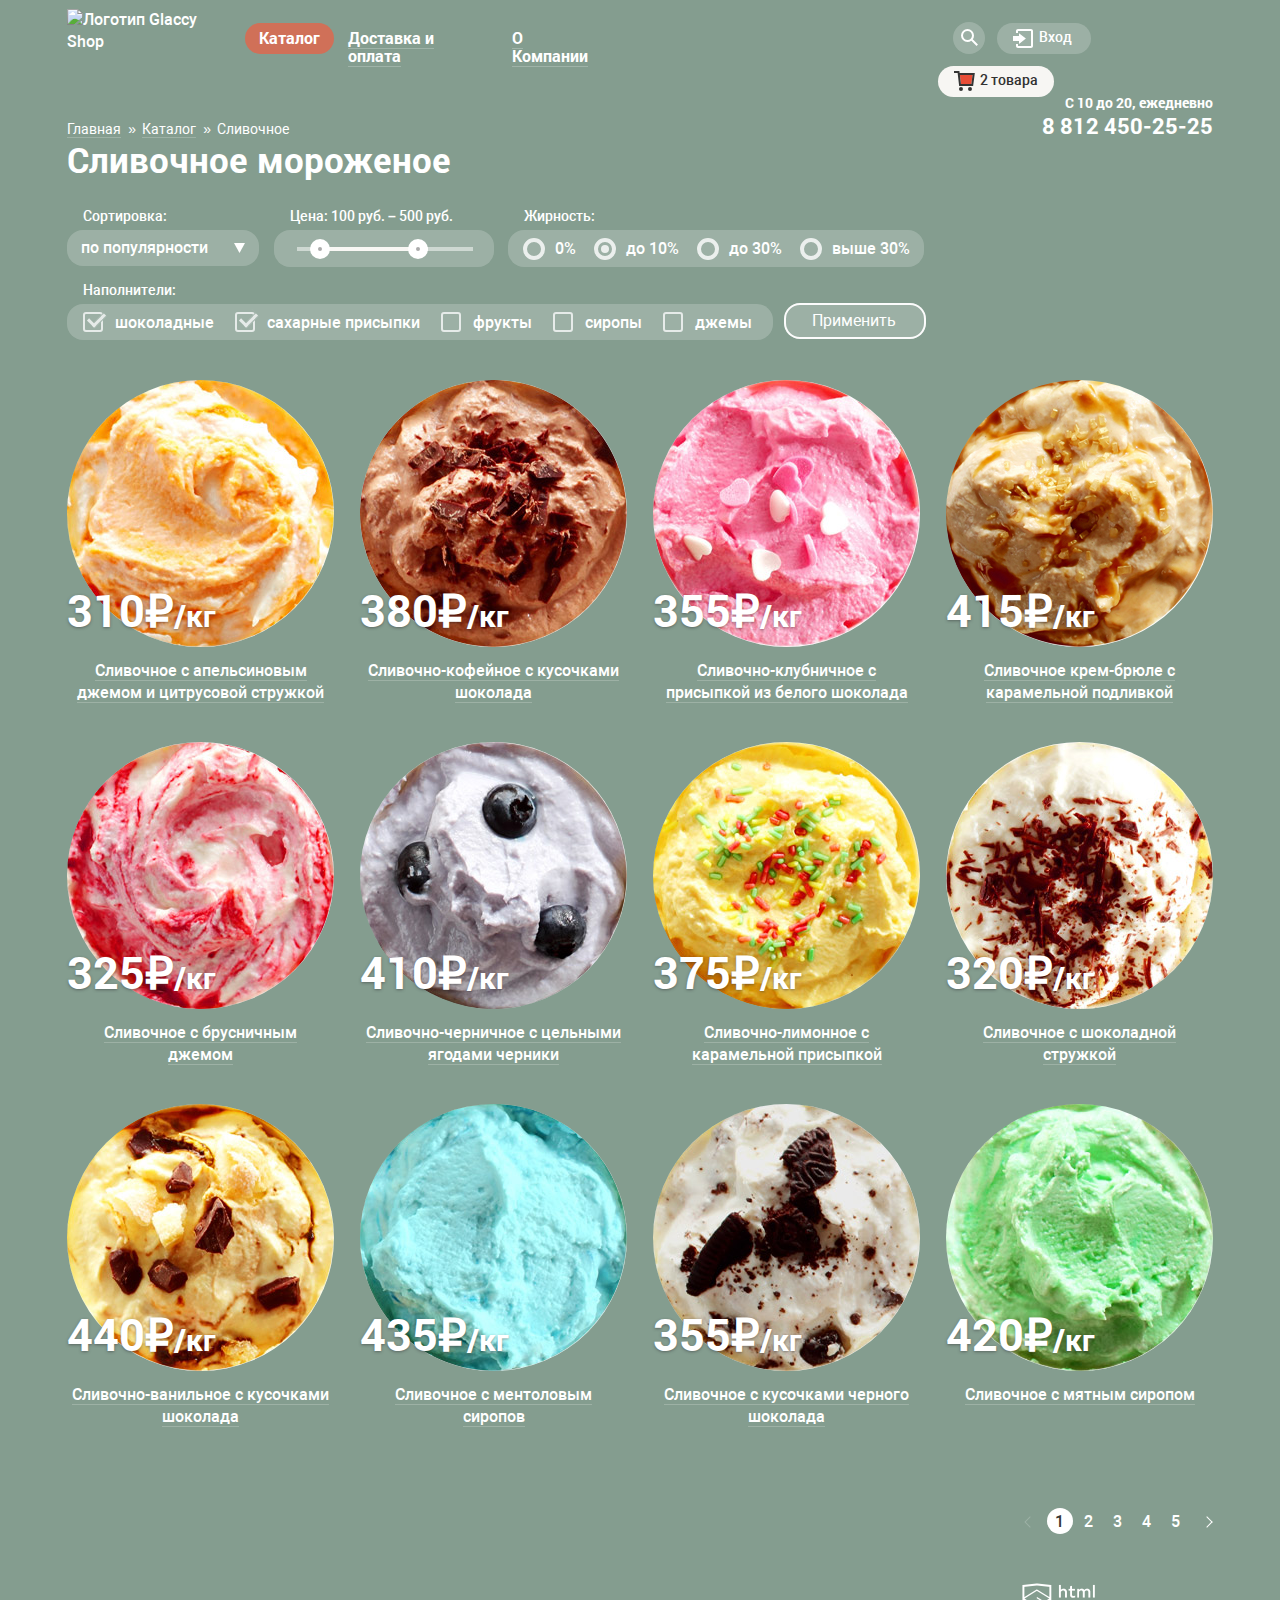
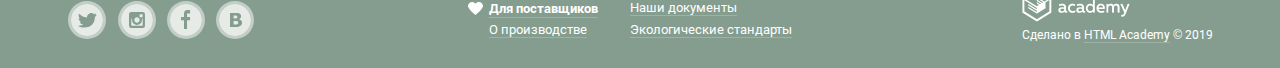
==== commit 4e14855d: "Итоговые правки" ====
--- a/catalog.html
+++ b/catalog.html
@@ -4,7 +4,7 @@
     <meta charset="utf-8">
     <title>HTML Academy: Глейси - Каталог</title>
     <link href="css/normalize.css" rel="stylesheet">
-    <link href="css/style.css" rel="stylesheet">
+    <link href="css/style.min.css" rel="stylesheet">
   </head>
   <body>
     <div class="background-wrapper green-background">
@@ -31,9 +31,9 @@
             </nav>
             <div class="header-user-navigation">
               <div class="search">
-                <svg xmlns="http://www.w3.org/2000/svg" xmlns:xlink="http://www.w3.org/1999/xlink" width="17" height="17"><path fill="#FFF" d="M16.958 15.527L11.75 10.32A6.455 6.455 0 0 0 13 6.5 6.5 6.5 0 1 0 6.5 13a6.465 6.465 0 0 0 3.839-1.263l5.205 5.204 1.414-1.414zM6.5 11C4.019 11 2 8.981 2 6.5S4.019 2 6.5 2 11 4.019 11 6.5 8.981 11 6.5 11z"/></svg>
+                <svg aria-label="Значок лупы" xmlns="http://www.w3.org/2000/svg" xmlns:xlink="http://www.w3.org/1999/xlink" width="17" height="17"><path fill="#FFF" d="M16.958 15.527L11.75 10.32A6.455 6.455 0 0 0 13 6.5 6.5 6.5 0 1 0 6.5 13a6.465 6.465 0 0 0 3.839-1.263l5.205 5.204 1.414-1.414zM6.5 11C4.019 11 2 8.981 2 6.5S4.019 2 6.5 2 11 4.019 11 6.5 8.981 11 6.5 11z"/></svg>
                 <form class="search-field" action="https://echo.htmlacademy.ru" method="GET">
-                  <input type="search" placeholder="Что ищем?">
+                  <input type="search" placeholder="Что ищем?" aria-label="Поле для поиска по сайту">
                 </form>
               </div>
               <div class="login-section">
@@ -41,8 +41,8 @@
                   Вход
                 </a>
                 <form class="login-form" action="https://echo.htmlacademy.ru" method="POST">
-                  <input class="login-input" type="email" placeholder="Электронная почта">
-                  <input class="login-input" type="password" placeholder="Пароль">
+                  <input class="login-input" type="email" placeholder="Электронная почта" aria-label="Поле для ввода электронной почты">
+                  <input class="login-input" type="password" placeholder="Пароль" aria-label="Поле для ввода пароля">
                   <div class="login-links-list">
                     <a class="login-button button" href="#">Войти</a>
                     <div class="login-help">
@@ -59,19 +59,19 @@
                 <form class="cart-form" action="https://echo.htmlacademy.ru" method="POST">
                   <section class="total-order">
                     <div class="order">
-                      <div class="order-delete">x</div>
+                      <button class="order-delete" type="button" aria-label="Удалить из заказа">x</button>
                       <img class="order-image" src="img/icecreams/orange.jpg" alt="Изображение выбранного мороженого" width="33" height="33">
                       <p class="order-icecream-name">Пломбир с апельсиновым джемом</p>
                       <p class="order-calculation">1,5 кг x <span class="order-price">200 руб.</span></p>
                       <p class="order-sum">300 руб.</p>
                     </div>
                     <div class="order">
-                        <div class="order-delete">x</div>
-                        <img class="order-image" src="img/icecreams/strawberry.jpg" alt="Изображение выбранного мороженого" width="33" height="33">
-                        <p class="order-icecream-name">Клубничный пломбир с присыпкой из белого шоколада</p>
-                        <p class="order-calculation">1,5 кг x <span class="order-price">300 руб.</span></p>
-                        <p class="order-sum">400 руб.</p>
-                      </div>
+                      <button class="order-delete" type="button" aria-label="Удалить из заказа">x</button>
+                      <img class="order-image" src="img/icecreams/strawberry.jpg" alt="Изображение выбранного мороженого" width="33" height="33">
+                      <p class="order-icecream-name">Клубничный пломбир с присыпкой из белого шоколада</p>
+                      <p class="order-calculation">1,5 кг x <span class="order-price">300 руб.</span></p>
+                      <p class="order-sum">400 руб.</p>
+                    </div>
                   </section>
                   <p class="total-order-sum">Итого: 750 руб.</p>
                   <button class="cart-btn button" type="submit">Оформить заказ</button>
@@ -84,15 +84,13 @@
             <a href="tel:+78124502525" class="tel">8 812 450-25-25</a>
           </div>
         </header>
-      </div>
         <main>
-          <div class="center-wrapper">
-           <ul class="breadcrumbs">
-              <li><a class="link" href="index.html">Главная</a></li>
-              <li><a class="link" href="#">Каталог</a></li>
-              <li>Сливочное</li>
-            </ul>
-            <h1 class="catalog-header">Сливочное мороженое</h1>
+          <ul class="breadcrumbs">
+            <li><a class="link" href="index.html">Главная</a></li>
+            <li><a class="link" href="#">Каталог</a></li>
+            <li>Сливочное</li>
+          </ul>
+          <h1 class="catalog-header">Сливочное мороженое</h1>
           <form class="filter" action="https://echo.htmlacademy.ru" method="GET">
             <fieldset class="filter-item filter-sorting">
               <p class="filter-title">Сортировка:</p>
@@ -128,109 +126,109 @@
                 <label>
                   <input class="fat-option visually-hidden" type="radio" value="30%+" name="fat"><span>выше 30%</span>
                 </label>
-                </div>
+              </div>
             </fieldset>
             <fieldset class="filter-item filter-filler">
-                <p class="filter-title">Наполнители:</p>
-                <div class="filler-options">
-                    <label>
-                      <input class="filler-option visually-hidden" type="checkbox" name="filler" value="chocolate" checked>
-                      <span>шоколадные</span>
-                    </label>
-                    <label>
-                      <input class="filler-option visually-hidden" type="checkbox" name="filler" value="sugar" checked>
-                      <span>сахарные присыпки</span>
-                    </label>
-                    <label>
-                      <input class="filler-option visually-hidden" type="checkbox" name="filler" value="fruits">
-                      <span>фрукты</span>
-                    </label>
-                    <label>
-                      <input class="filler-option visually-hidden" type="checkbox" name="filler" value="syrups">
-                      <span>сиропы</span>
-                    </label>
-                    <label>
-                      <input class="filler-option visually-hidden" type="checkbox" name="filler" value="jams">
-                      <span>джемы</span>
-                    </label>
-                </div>
+              <p class="filter-title">Наполнители:</p>
+              <div class="filler-options">
+                <label>
+                  <input class="filler-option visually-hidden" type="checkbox" name="filler" value="chocolate" checked>
+                    <span>шоколадные</span>
+                </label>
+                <label>
+                  <input class="filler-option visually-hidden" type="checkbox" name="filler" value="sugar" checked>
+                  <span>сахарные присыпки</span>
+                </label>
+                <label>
+                  <input class="filler-option visually-hidden" type="checkbox" name="filler" value="fruits">
+                  <span>фрукты</span>
+                </label>
+                <label>
+                  <input class="filler-option visually-hidden" type="checkbox" name="filler" value="syrups">
+                  <span>сиропы</span>
+                </label>
+                <label>
+                  <input class="filler-option visually-hidden" type="checkbox" name="filler" value="jams">
+                  <span>джемы</span>
+                </label>
+              </div>
             </fieldset>
             <div class="button-wrapper">
               <button class="filter-btn" type="submit">Применить</button>
             </div>
           </form>
           <section class="inner-catalog">
-            <div class="hit-icecream">
-              <img class="hit-img" src="img/icecreams/orange.jpg" alt="Шарик апельсинового мороженого" width="267" heigh="267">
+            <div class="card-icecream">
+              <img class="card-img" src="img/icecreams/orange.jpg" alt="Шарик апельсинового мороженого" width="267" height="267">
               <p class="price"><span>310₽</span>/кг</p>
               <a class="icecream-name" href="#"><span class="link">Сливочное с апельсиновым джемом и цитрусовой стружкой</span></a>
-              <button class="button hit-btn">Быстрый просмотр</button>
-            </div>
-            <div class="hit-icecream">
-              <img class="hit-img" src="img/icecreams/coffee.jpg" alt="Шарик кофейно-шоколадного мороженого" width="267" heigh="267">
+              <button class="button card-btn">Быстрый просмотр</button>
+            </div>
+            <div class="card-icecream">
+              <img class="card-img" src="img/icecreams/coffee.jpg" alt="Шарик кофейно-шоколадного мороженого" width="267" height="267">
               <p class="price"><span>380₽</span>/кг</p>
               <a class="icecream-name" href="#"><span class="link">Сливочно-кофейное с кусочками шоколада</span></a>
-              <button class="button hit-btn">Быстрый просмотр</button>
-            </div>
-            <div class="hit-icecream">
-              <img class="hit-img" src="img/icecreams/strawberry.jpg" alt="Шарик клубничного мороженого с белыми сердечками" width="267" heigh="267">
+              <button class="button card-btn">Быстрый просмотр</button>
+            </div>
+            <div class="card-icecream">
+              <img class="card-img" src="img/icecreams/strawberry.jpg" alt="Шарик клубничного мороженого с белыми сердечками" width="267" height="267">
               <p class="price"><span>355₽</span>/кг</p>
               <a class="icecream-name" href="#"><span class="link">Сливочно-клубничное с присыпкой из белого шоколада</span></a>
-              <button class="button hit-btn">Быстрый просмотр</button>
-            </div>
-            <div class="hit-icecream">
-              <img class="hit-img" src="img/icecreams/caramel.jpg" alt="Шарик карамельного мороженого" width="267" heigh="267">
+              <button class="button card-btn">Быстрый просмотр</button>
+            </div>
+            <div class="card-icecream">
+              <img class="card-img" src="img/icecreams/caramel.jpg" alt="Шарик карамельного мороженого" width="267" height="267">
               <p class="price"><span>415₽</span>/кг</p>
               <a class="icecream-name" href="#"><span class="link">Сливочное крем-брюле с карамельной подливкой</span></a>
-              <button class="button hit-btn">Быстрый просмотр</button>
-            </div>
-            <div class="hit-icecream">
-                <img class="hit-img" src="img/icecreams/cowberry.jpg" alt="Шарик мороженого с брусничным джемом" width="267" heigh="267">
-                <p class="price"><span>325₽</span>/кг</p>
-                <a class="icecream-name" href="#"><span class="link">Сливочное с брусничным джемом</span></a>
-                <button class="button hit-btn">Быстрый просмотр</button>
-            </div>
-            <div class="hit-icecream">
-                <img class="hit-img" src="img/icecreams/blueberry.jpg" alt="Шарик мороженого с черникой" width="267" heigh="267">
-                <p class="price"><span>410₽</span>/кг</p>
-                <a class="icecream-name" href="#"><span class="link">Сливочно-черничное с цельными ягодами черники</span></a>
-                <button class="button hit-btn">Быстрый просмотр</button>
-            </div>
-            <div class="hit-icecream">
-                <img class="hit-img" src="img/icecreams/lemon.jpg" alt="Шарик лимонного мороженого с цветной присыпкой" width="267" heigh="267">
-                <p class="price"><span>375₽</span>/кг</p>
-                <a class="icecream-name" href="#"><span class="link">Сливочно-лимонное с карамельной присыпкой</span></a>
-                <button class="button hit-btn">Быстрый просмотр</button>
-            </div>
-            <div class="hit-icecream">
-                <img class="hit-img" src="img/icecreams/chocochips.jpg" alt="Шарик мороженого с шоколадной стружкой" width="267" heigh="267">
-                <p class="price"><span>320₽</span>/кг</p>
-                <a class="icecream-name" href="#"><span class="link">Сливочное с шоколадной стружкой</span></a>
-                <button class="button hit-btn">Быстрый просмотр</button>
-            </div>
-            <div class="hit-icecream">
-                <img class="hit-img" src="img/icecreams/choco-vanilla.jpg" alt="Шарик ванильного мороженого с шоколадом" width="267" heigh="267">
-                <p class="price"><span>440₽</span>/кг</p>
-                <a class="icecream-name" href="#"><span class="link">Сливочно-ванильное с кусочками шоколада</span></a>
-                <button class="button hit-btn">Быстрый просмотр</button>
-            </div>
-            <div class="hit-icecream">
-                <img class="hit-img" src="img/icecreams/menthol.jpg" alt="Шарик мороженого ментолового цвета" width="267" heigh="267">
-                <p class="price"><span>435₽</span>/кг</p>
-                <a class="icecream-name" href="#"><span class="link">Сливочное с ментоловым сиропов</span></a>
-                <button class="button hit-btn">Быстрый просмотр</button>
-            </div>
-            <div class="hit-icecream">
-                <img class="hit-img" src="img/icecreams/dark-chocolate.jpg" alt="Шарик мороженого с кусочками черного шоколада" width="267" heigh="267">
-                <p class="price"><span>355₽</span>/кг</p>
-                <a class="icecream-name" href="#"><span class="link">Сливочное с кусочками черного шоколада</span></a>
-                <button class="button hit-btn">Быстрый просмотр</button>
-            </div>
-            <div class="hit-icecream">
-                <img class="hit-img" src="img/icecreams/mint.jpg" alt="Шарик мороженого мятного цвета" width="267" heigh="267">
-                <p class="price"><span>420₽</span>/кг</p>
-                <a class="icecream-name" href="#"><span class="link">Сливочное с мятным сиропом</span></a>
-                <button class="button hit-btn">Быстрый просмотр</button>
+              <button class="button card-btn">Быстрый просмотр</button>
+            </div>
+            <div class="card-icecream">
+              <img class="card-img" src="img/icecreams/cowberry.jpg" alt="Шарик мороженого с брусничным джемом" width="267" height="267">
+              <p class="price"><span>325₽</span>/кг</p>
+              <a class="icecream-name" href="#"><span class="link">Сливочное с брусничным джемом</span></a>
+              <button class="button card-btn">Быстрый просмотр</button>
+            </div>
+            <div class="card-icecream">
+              <img class="card-img" src="img/icecreams/blueberry.jpg" alt="Шарик мороженого с черникой" width="267" height="267">
+              <p class="price"><span>410₽</span>/кг</p>
+              <a class="icecream-name" href="#"><span class="link">Сливочно-черничное с цельными ягодами черники</span></a>
+              <button class="button card-btn">Быстрый просмотр</button>
+            </div>
+            <div class="card-icecream">
+              <img class="card-img" src="img/icecreams/lemon.jpg" alt="Шарик лимонного мороженого с цветной присыпкой" width="267" height="267">
+              <p class="price"><span>375₽</span>/кг</p>
+              <a class="icecream-name" href="#"><span class="link">Сливочно-лимонное с карамельной присыпкой</span></a>
+              <button class="button card-btn">Быстрый просмотр</button>
+            </div>
+            <div class="card-icecream">
+              <img class="card-img" src="img/icecreams/chocochips.jpg" alt="Шарик мороженого с шоколадной стружкой" width="267" height="267">
+              <p class="price"><span>320₽</span>/кг</p>
+              <a class="icecream-name" href="#"><span class="link">Сливочное с шоколадной стружкой</span></a>
+              <button class="button card-btn">Быстрый просмотр</button>
+            </div>
+            <div class="card-icecream">
+              <img class="card-img" src="img/icecreams/choco-vanilla.jpg" alt="Шарик ванильного мороженого с шоколадом" width="267" height="267">
+              <p class="price"><span>440₽</span>/кг</p>
+              <a class="icecream-name" href="#"><span class="link">Сливочно-ванильное с кусочками шоколада</span></a>
+              <button class="button card-btn">Быстрый просмотр</button>
+            </div>
+            <div class="card-icecream">
+              <img class="card-img" src="img/icecreams/menthol.jpg" alt="Шарик мороженого ментолового цвета" width="267" height="267">
+              <p class="price"><span>435₽</span>/кг</p>
+              <a class="icecream-name" href="#"><span class="link">Сливочное с ментоловым сиропов</span></a>
+              <button class="button card-btn">Быстрый просмотр</button>
+            </div>
+            <div class="card-icecream">
+              <img class="card-img" src="img/icecreams/dark-chocolate.jpg" alt="Шарик мороженого с кусочками черного шоколада" width="267" height="267">
+              <p class="price"><span>355₽</span>/кг</p>
+              <a class="icecream-name" href="#"><span class="link">Сливочное с кусочками черного шоколада</span></a>
+              <button class="button card-btn">Быстрый просмотр</button>
+            </div>
+            <div class="card-icecream">
+              <img class="card-img" src="img/icecreams/mint.jpg" alt="Шарик мороженого мятного цвета" width="267" height="267">
+              <p class="price"><span>420₽</span>/кг</p>
+              <a class="icecream-name" href="#"><span class="link">Сливочное с мятным сиропом</span></a>
+              <button class="button card-btn">Быстрый просмотр</button>
             </div>
           </section>
           <section class="pagination">
@@ -247,36 +245,37 @@
             </div>
           </section>
         </main>
-        <footer class="footer center-wrapper">
-            <section class="social">
-              <a class="social-link" href="#">
-                <svg xmlns="http://www.w3.org/2000/svg" width="32" height="32"><path fill="#FFF" d="M16 0C7.164 0 0 7.164 0 16c0 8.837 7.164 16 16 16 8.837 0 16-7.163 16-16 0-8.836-7.163-16-16-16zm7.944 12.809c-.251 6.516-3.463 10.832-10.992 10.702h-.486c-.447 0-4.543-.443-5.344-1.823 2.479.19 4.247-.406 5.12-1.136-1.048-.289-2.923-.461-3.251-2.848.384.104.618.221 1.299.113-1.307-.824-2.758-1.519-2.679-3.643.311.317 1.164.518 1.46.457-.768-.233-2.149-3.244-.974-4.781 1.984 1.79 4.075 3.482 7.804 3.643.227-2.214 1.24-3.699 3.168-4.325 1.84-.479 3.255.26 3.901 1.138.737-.224 1.453-.466 2.193-.685-.004.833-.569 1.463-.935 1.709.747.165 1.423-.475 1.423-.475-.184.963-1.094 1.725-1.707 1.954z"/></svg>
-              </a>
-              <a class="social-link" href="#">
-                <svg xmlns="http://www.w3.org/2000/svg" width="32" height="32"><g fill="#FFF"><path d="M20.916 16a4.938 4.938 0 1 1-9.877 0c0-.394.051-.773.138-1.14h-.897v6.838h11.396V14.86h-.897c.086.367.137.746.137 1.14z"/><path d="M15.978 18.659c1.466 0 2.659-1.193 2.659-2.659s-1.193-2.659-2.659-2.659c-1.466 0-2.659 1.193-2.659 2.659s1.192 2.659 2.659 2.659zM18.637 10.302h3.039v3.039h-3.039z"/><path d="M16 0C7.164 0 0 7.164 0 16c0 8.837 7.164 16 16 16 8.837 0 16-7.163 16-16 0-8.836-7.163-16-16-16zm7.955 21.698a2.285 2.285 0 0 1-2.279 2.279H10.279A2.285 2.285 0 0 1 8 21.698V10.302a2.286 2.286 0 0 1 2.279-2.279h11.396a2.286 2.286 0 0 1 2.279 2.279v11.396z"/></g></svg>
-              </a>
-              <a class="social-link" href="#">
-                <svg xmlns="http://www.w3.org/2000/svg" width="32" height="32"><path fill="#FFF" d="M16 0C7.164 0 0 7.163 0 16s7.164 16 16 16c8.837 0 16-7.164 16-16S24.837 0 16 0zm4.062 9.455h-3.021v3.444h3.021v3.445h-3.021v8.61H14.02v-8.61H11v-3.445h3.021V9.455c0-1.902 1.353-3.445 3.021-3.445h3.021v3.445z"/></svg>
-              </a>
-              <a class="social-link" href="#">
-                <svg xmlns="http://www.w3.org/2000/svg" width="32" height="32"><g fill="#FFF"><path d="M16.637 14.495c.402-.019.719-.082.951-.188.326-.145.54-.33.641-.559.101-.229.15-.496.15-.797 0-.232-.058-.465-.174-.697-.116-.232-.322-.405-.617-.517-.264-.1-.592-.155-.984-.165a76.242 76.242 0 0 0-1.652-.014h-.339v2.965h.565c.571 0 1.057-.009 1.459-.028zM18.118 17.084c-.282-.081-.672-.125-1.166-.132a127.97 127.97 0 0 0-1.55-.009h-.79v3.493h.264c1.014 0 1.74-.003 2.18-.009a3.2 3.2 0 0 0 1.212-.245c.377-.157.633-.364.774-.625s.214-.562.214-.9c0-.446-.088-.788-.261-1.03-.17-.241-.464-.423-.877-.543z"/><path d="M16 0C7.164 0 0 7.164 0 16c0 8.837 7.164 16 16 16 8.837 0 16-7.163 16-16 0-8.836-7.163-16-16-16zm6.602 20.531a3.73 3.73 0 0 1-1.124 1.327c-.552.415-1.161.71-1.823.886s-1.501.264-2.519.264h-6.121V8.987h5.443c1.13 0 1.957.038 2.48.113a5.126 5.126 0 0 1 1.561.5c.533.27.929.632 1.189 1.087.26.455.392.975.392 1.558 0 .678-.179 1.278-.536 1.795-.358.518-.863.92-1.517 1.208v.075c.917.182 1.642.559 2.179 1.13.537.571.807 1.325.807 2.261 0 .678-.138 1.283-.411 1.817z"/></g></svg>
-              </a>
-            </section>
-            <section class="footer-menu">
-              <div class="footer-menu-left footer-menu-column">
-                <a class="footer-menu-item heart" href="#"><span class="link">Для поставщиков</span></a>
-                <a class="footer-menu-item" href="#"><span class="link">О производстве</span></a>
-              </div>
-              <div class="footer-menu-right footer-menu-column">
-                <a class="footer-menu-item" href="#"><span class="link">Наши документы</span></a>
-                <a class="footer-menu-item" href="#"><span class="link">Экологические стандарты</span></a>
-              </div>
-            </section>
-            <section class="copyright">
-              <img class="htmlacademy-logo" src="img/logo-htmlacademy.png" alt="Логолип HTML Academy" width="108" height="39">
-              <p class="copyright-title">Сделано в <a class="link" href="#">HTML Academy</a> &copy; 2019</p>
-            </section>
-          </footer>
+        <footer class="footer">
+          <section class="social">
+            <a class="social-link" href="#" aria-label="Мы в Твиттере">
+              <svg xmlns="http://www.w3.org/2000/svg" width="32" height="32"><path fill="#ffffff" d="M16 0C7.164 0 0 7.164 0 16c0 8.837 7.164 16 16 16 8.837 0 16-7.163 16-16 0-8.836-7.163-16-16-16zm7.944 12.809c-.251 6.516-3.463 10.832-10.992 10.702h-.486c-.447 0-4.543-.443-5.344-1.823 2.479.19 4.247-.406 5.12-1.136-1.048-.289-2.923-.461-3.251-2.848.384.104.618.221 1.299.113-1.307-.824-2.758-1.519-2.679-3.643.311.317 1.164.518 1.46.457-.768-.233-2.149-3.244-.974-4.781 1.984 1.79 4.075 3.482 7.804 3.643.227-2.214 1.24-3.699 3.168-4.325 1.84-.479 3.255.26 3.901 1.138.737-.224 1.453-.466 2.193-.685-.004.833-.569 1.463-.935 1.709.747.165 1.423-.475 1.423-.475-.184.963-1.094 1.725-1.707 1.954z"/></svg>
+            </a>
+            <a class="social-link" href="#" aria-label="Мы в Инстаграме">
+              <svg xmlns="http://www.w3.org/2000/svg" width="32" height="32"><g fill="#FFF"><path d="M20.916 16a4.938 4.938 0 1 1-9.877 0c0-.394.051-.773.138-1.14h-.897v6.838h11.396V14.86h-.897c.086.367.137.746.137 1.14z"/><path d="M15.978 18.659c1.466 0 2.659-1.193 2.659-2.659s-1.193-2.659-2.659-2.659c-1.466 0-2.659 1.193-2.659 2.659s1.192 2.659 2.659 2.659zM18.637 10.302h3.039v3.039h-3.039z"/><path d="M16 0C7.164 0 0 7.164 0 16c0 8.837 7.164 16 16 16 8.837 0 16-7.163 16-16 0-8.836-7.163-16-16-16zm7.955 21.698a2.285 2.285 0 0 1-2.279 2.279H10.279A2.285 2.285 0 0 1 8 21.698V10.302a2.286 2.286 0 0 1 2.279-2.279h11.396a2.286 2.286 0 0 1 2.279 2.279v11.396z"/></g></svg>
+            </a>
+            <a class="social-link" href="#" aria-label="Мы в Фейсбуке">
+              <svg xmlns="http://www.w3.org/2000/svg" width="32" height="32"><path fill="#FFF" d="M16 0C7.164 0 0 7.163 0 16s7.164 16 16 16c8.837 0 16-7.164 16-16S24.837 0 16 0zm4.062 9.455h-3.021v3.444h3.021v3.445h-3.021v8.61H14.02v-8.61H11v-3.445h3.021V9.455c0-1.902 1.353-3.445 3.021-3.445h3.021v3.445z"/></svg>
+            </a>
+            <a class="social-link" href="#" aria-label="Мы в Вконтакте">
+              <svg xmlns="http://www.w3.org/2000/svg" width="32" height="32"><g fill="#FFF"><path d="M16.637 14.495c.402-.019.719-.082.951-.188.326-.145.54-.33.641-.559.101-.229.15-.496.15-.797 0-.232-.058-.465-.174-.697-.116-.232-.322-.405-.617-.517-.264-.1-.592-.155-.984-.165a76.242 76.242 0 0 0-1.652-.014h-.339v2.965h.565c.571 0 1.057-.009 1.459-.028zM18.118 17.084c-.282-.081-.672-.125-1.166-.132a127.97 127.97 0 0 0-1.55-.009h-.79v3.493h.264c1.014 0 1.74-.003 2.18-.009a3.2 3.2 0 0 0 1.212-.245c.377-.157.633-.364.774-.625s.214-.562.214-.9c0-.446-.088-.788-.261-1.03-.17-.241-.464-.423-.877-.543z"/><path d="M16 0C7.164 0 0 7.164 0 16c0 8.837 7.164 16 16 16 8.837 0 16-7.163 16-16 0-8.836-7.163-16-16-16zm6.602 20.531a3.73 3.73 0 0 1-1.124 1.327c-.552.415-1.161.71-1.823.886s-1.501.264-2.519.264h-6.121V8.987h5.443c1.13 0 1.957.038 2.48.113a5.126 5.126 0 0 1 1.561.5c.533.27.929.632 1.189 1.087.26.455.392.975.392 1.558 0 .678-.179 1.278-.536 1.795-.358.518-.863.92-1.517 1.208v.075c.917.182 1.642.559 2.179 1.13.537.571.807 1.325.807 2.261 0 .678-.138 1.283-.411 1.817z"/></g></svg>
+            </a>
+          </section>
+          <section class="footer-menu">
+            <div class="footer-menu-left footer-menu-column">
+              <a class="footer-menu-item heart" href="#"><span class="link">Для поставщиков</span></a>
+              <a class="footer-menu-item" href="#"><span class="link">О производстве</span></a>
+            </div>
+            <div class="footer-menu-right footer-menu-column">
+              <a class="footer-menu-item" href="#"><span class="link">Наши документы</span></a>
+              <a class="footer-menu-item" href="#"><span class="link">Экологические стандарты</span></a>
+            </div>
+          </section>
+          <section class="copyright">
+              <a href="https://htmlacademy.ru/intensive/htmlcss"><img class="htmlacademy-logo" src="img/logo-htmlacademy.png" alt="Логолип HTML Academy" width="108" height="39"></a>
+            <p class="copyright-title">Сделано в <a class="link" href="https://htmlacademy.ru/intensive/htmlcss">HTML Academy</a> &copy; 2019</p>
+          </section>
+        </footer>
+      </div>
     </div>
   </body>
 </html>
--- a/css/style.min.css
+++ b/css/style.min.css
@@ -0,0 +1 @@
+@-webkit-keyframes shake{0%{-webkit-transform:translateX(-50px);transform:translateX(-50px)}10%{-webkit-transform:translateX(50px);transform:translateX(50px)}20%{-webkit-transform:translateX(-40px);transform:translateX(-40px)}30%{-webkit-transform:translateX(40px);transform:translateX(40px)}40%{-webkit-transform:translateX(-30px);transform:translateX(-30px)}50%{-webkit-transform:translateX(30px);transform:translateX(30px)}60%{-webkit-transform:translateX(-20px);transform:translateX(-20px)}70%{-webkit-transform:translateX(20px);transform:translateX(20px)}80%{-webkit-transform:translateX(-10px);transform:translateX(-10px)}90%{-webkit-transform:translateX(10px);transform:translateX(10px)}to{-webkit-transform:translateX(0);transform:translateX(0)}}@keyframes shake{0%{-webkit-transform:translateX(-50px);transform:translateX(-50px)}10%{-webkit-transform:translateX(50px);transform:translateX(50px)}20%{-webkit-transform:translateX(-40px);transform:translateX(-40px)}30%{-webkit-transform:translateX(40px);transform:translateX(40px)}40%{-webkit-transform:translateX(-30px);transform:translateX(-30px)}50%{-webkit-transform:translateX(30px);transform:translateX(30px)}60%{-webkit-transform:translateX(-20px);transform:translateX(-20px)}70%{-webkit-transform:translateX(20px);transform:translateX(20px)}80%{-webkit-transform:translateX(-10px);transform:translateX(-10px)}90%{-webkit-transform:translateX(10px);transform:translateX(10px)}to{-webkit-transform:translateX(0);transform:translateX(0)}}@-webkit-keyframes occurrence{0%{-webkit-transform:scale(.1);transform:scale(.1)}20%{-webkit-transform:scale(.2);transform:scale(.2)}40%{-webkit-transform:scale(.4);transform:scale(.4)}60%{-webkit-transform:scale(.6);transform:scale(.6)}80%{-webkit-transform:scale(.8);transform:scale(.8)}to{-webkit-transform:scale(1);transform:scale(1)}}@keyframes occurrence{0%{-webkit-transform:scale(.1);transform:scale(.1)}20%{-webkit-transform:scale(.2);transform:scale(.2)}40%{-webkit-transform:scale(.4);transform:scale(.4)}60%{-webkit-transform:scale(.6);transform:scale(.6)}80%{-webkit-transform:scale(.8);transform:scale(.8)}to{-webkit-transform:scale(1);transform:scale(1)}}@font-face{font-family:"Roboto";src:url(../fonts/roboto.woff2) format("woff2"),url(../fonts/roboto.woff) format("woff");font-weight:400}@font-face{font-family:"Roboto";src:url(../fonts/robotobold.woff2) format("woff2"),url(../fonts/robotobold.woff) format("woff");font-weight:800}@font-face{font-family:"Roboto";src:url(../fonts/robotomedium.woff2) format("woff2"),url(../fonts/robotomedium.woff) format("woff");font-weight:700}a,body{color:#fff}body{margin:0;font-family:Roboto,Arial,sans-serif;font-size:16px;font-weight:700;line-height:22px}a{text-decoration:none}img{max-width:100%;height:auto}.visually-hidden:not(:focus):not(:active),input[type=checkbox].visually-hidden,input[type=radio].visually-hidden{position:absolute;width:1px;height:1px;margin:-1px;border:0;padding:0;white-space:nowrap;-webkit-clip-path:inset(100%);clip-path:inset(100%);clip:rect(0 0 0 0);overflow:hidden}.background-wrapper{min-width:1200px}.green-background{background-color:#849d8f}.blue-background{background-color:#8e9cac}.rose-background{background-color:#9d8b84}.center-wrapper{position:relative;-webkit-box-sizing:border-box;box-sizing:border-box;margin:0 auto;padding:0 27px;width:1200px}.page-header{position:relative;padding-top:9px;z-index:20}.first-line-wrapper,.header-site-navigation{display:-webkit-box;display:-ms-flexbox;display:flex}.header-site-navigation{margin:0 311px 0 0;padding:20px 0 0;font-weight:800;line-height:18px;list-style:none}.site-navigation-item>a{position:relative;border-bottom:1px solid #9fb3a8}.site-navigation-item{margin-right:28px}.site-navigation-item>a:hover{color:#323232;border-bottom:none}.site-navigation-item:not(.active-menu)>a:hover::before{content:"";position:absolute;top:-4px;left:-14px;z-index:-1;width:100%;height:100%;padding:5px 14px;background-color:#f7f6f3;border-radius:16px}.site-navigation-item>a:active::before{background-color:#ededed;-webkit-box-shadow:inset 0 2px 1px 0 #696969;box-shadow:inset 0 2px 1px 0 #696969}.active-menu>a{border-bottom:none}.site-navigation-item.active-menu>a::before{content:"";position:absolute;top:-4px;left:-14px;z-index:-1;width:100%;height:100%;padding:5px 14px;background-color:#d07058;border-radius:16px}.header-user-navigation{margin:0;padding:12px 0 0 17px}.inner-header .header-user-navigation{padding-left:0}.logo{margin-right:24px}.user-navigation-item{padding:6px 16px 9px;font-size:14px;font-weight:700;line-height:16px;background:rgba(255,255,255,.2);border-radius:16px}.login-section{margin-right:6px;padding-bottom:10px}.cart-section,.login-section,.search{position:relative;display:inline-block;vertical-align:baseline}.search{margin-right:5px;padding-left:15px;padding-bottom:15px}.search svg{padding:8px}.search::before{content:"";position:absolute;z-index:-2;top:1px;left:15px;width:32px;height:32px;background-color:rgba(255,255,255,.2);border-radius:50%}.header-user-navigation svg{margin-right:2px;vertical-align:middle}.header-user-navigation .cart{padding-right:17px}.search:hover::before,.user-navigation-item:hover{color:#000;background-color:#f8f7f4}.search:hover path,.user-navigation-item:hover g{fill:#323232}.cart-section{padding-bottom:10px}.full-cart{color:#323232;background-color:#f7f6f3}.cart-form{position:absolute;top:33px;right:-2px;display:none;width:540px;padding:21px 14px 79px 16px;-webkit-box-sizing:border-box;box-sizing:border-box;border-radius:6px;background-color:#f8f7f4;-webkit-box-shadow:0 20px 20px 0 rgba(0,0,0,.4);box-shadow:0 20px 20px 0 rgba(0,0,0,.4)}.order{display:-webkit-box;display:-ms-flexbox;display:flex;padding:0 0 8px;margin-bottom:12px}.order:last-child{margin-bottom:0;padding-bottom:0}.order-delete{position:relative;top:7px;left:3px;width:12px;height:12px;margin-right:10px;font-size:0;border:0;background:0 0}.order-delete::after,.order-delete::before{content:"";position:absolute;top:2px;right:12px;width:2px;height:14px;-webkit-transform:rotate(45deg);-ms-transform:rotate(45deg);transform:rotate(45deg);background-color:#231f20}.order-delete::after{-webkit-transform:rotate(-45deg);-ms-transform:rotate(-45deg);transform:rotate(-45deg)}.order-image{width:33px;height:33px;margin-right:12px;border-radius:50%}.order p{font-size:13px;line-height:16px;font-weight:400;color:#323232}.order-icecream-name{width:216px;padding:9px 0 0;margin:0 31px 0 0}.order-calculation{padding:9px 0 0;margin:0 28px 0 0}.order-price{color:#999}.order-sum{padding:9px 0 0;margin:0}.total-order{padding:0 0 16px 5px;margin-bottom:13px;border-bottom:1px solid #cacac7}.total-order-sum{margin:0;padding:0;float:right;font-size:15px;font-weight:800;color:#323232;line-height:18px}.button.cart-btn{padding:8px 14px 12px;position:absolute;bottom:21px;right:14px}.cart-section:hover .cart-form,.catalog:hover .submenu{display:block}.contact-info{float:right;font-size:14px;font-weight:800;line-height:16px}.inner-header .contact-info{margin-top:-6px}.contact-info p{margin:0 0 3px;padding:0;text-align:right}.tel{font-size:22px;font-weight:800;line-height:24px}.submenu{display:none;position:absolute;top:31px;left:-21px;width:143px;background-color:#f8f7f4;border-radius:5px;-webkit-box-shadow:0 20px 20px 0 rgba(0,0,0,.4);box-shadow:0 20px 20px 0 rgba(0,0,0,.4)}.submenu ul{padding:0;margin:0;font-weight:400;font-size:14px;line-height:16px;list-style:none}.submenu-item a{vertical-align:middle;color:#323232}.catalog{position:relative;padding-bottom:13px}.submenu-item{padding:9px 0 6px 20px;vertical-align:middle}.submenu-item:last-child{padding-bottom:12px}.new{position:relative;padding:9px 0 13px 20px;font-weight:800}.new::after{content:"";position:absolute;bottom:0;left:6px;width:127px;height:1px;background-color:#d1d0ce}.submenu-item:hover:not(.active-submenu){background-color:#fbded7}.submenu-item:active:not(.active-submenu){background-color:#f6b5a5}.active-submenu{background-color:#d07058}.search-field{position:absolute;top:37px;right:2px;display:none;padding:20px 14px 20px 15px;background-color:#f8f7f4;border-radius:6px;-webkit-box-shadow:0 20px 20px 0 rgba(0,0,0,.4);box-shadow:0 20px 20px 0 rgba(0,0,0,.4)}.login-form,.search-field input{font-size:14px;line-height:24px;font-weight:400}.search-field input{width:312px;border:1px solid #d3d3d2;padding:10px 0 8px 13px;background-color:#fff;border-radius:5px}.login-section:hover .login-form,.search:hover .search-field{display:block}.login-form{position:absolute;top:32px;right:-2px;display:none;padding:20px 17px 21px 19px;border-radius:6px;background-color:#f8f7f4;-webkit-box-shadow:0 20px 20px 0 rgba(0,0,0,.4);box-shadow:0 20px 20px 0 rgba(0,0,0,.4)}.login-link{padding-right:19px}.login-links-list{display:-webkit-box;display:-ms-flexbox;display:flex}.login-input{width:225px;padding:13px 0 13px 14px;margin-bottom:20px;border:1px solid #d3d3d2;border-radius:6px;background-color:#fff}.feedback input:-ms-input-placeholder,.feedback input::-ms-input-placeholder,.feedback textarea:-ms-input-placeholder,.feedback textarea::-ms-input-placeholder,.login-form input:-ms-input-placeholder,.login-form input::-ms-input-placeholder,.search input:-ms-input-placeholder,.search input::-ms-input-placeholder{color:#999;font-weight:400}.feedback input::-webkit-input-placeholder,.feedback textarea::-webkit-input-placeholder,.login-form input::-webkit-input-placeholder,.search input::-webkit-input-placeholder{color:#999;font-weight:400}.feedback input::placeholder,.feedback textarea::placeholder,.login-form input::placeholder,.search input::placeholder{color:#999;font-weight:400}.login-help{display:-webkit-box;display:-ms-flexbox;display:flex;-webkit-box-orient:vertical;-webkit-box-direction:normal;-ms-flex-direction:column;flex-direction:column}.button{padding:10px 26px 11px 23px;margin:0;font-size:18px;line-height:24px;font-weight:800;color:#fefefe;background-image:-webkit-gradient(linear,left bottom,left top,from(#e74a35),to(#f26843));background-image:-webkit-linear-gradient(bottom,#e74a35 0%,#f26843 100%);background-image:-o-linear-gradient(bottom,#e74a35 0%,#f26843 100%);background-image:linear-gradient(to top,#e74a35 0%,#f26843 100%);-webkit-box-shadow:0 1px 2px 0 #ac1000;box-shadow:0 1px 2px 0 #ac1000;border:0;border-radius:20px}.button:hover{background-image:-webkit-gradient(linear,left bottom,left top,from(#ec6f5e),to(#f58669));background-image:-webkit-linear-gradient(bottom,#ec6f5e 0%,#f58669 100%);background-image:-o-linear-gradient(bottom,#ec6f5e 0%,#f58669 100%);background-image:linear-gradient(to top,#ec6f5e 0%,#f58669 100%);-webkit-box-shadow:0 2px 2px 0 #ac1000;box-shadow:0 2px 2px 0 #ac1000}.button:active{background-image:-webkit-gradient(linear,left top,right top,from(#f26843),to(#e74a35));background-image:-webkit-linear-gradient(left,#f26843 0%,#e74a35 100%);background-image:-o-linear-gradient(left,#f26843 0%,#e74a35 100%);background-image:linear-gradient(90deg,#f26843 0%,#e74a35 100%);-webkit-box-shadow:inset 0 2px 2px 0 #942718;box-shadow:inset 0 2px 2px 0 #942718}.login-button{margin-right:19px}.login-help a{position:relative;margin:0 0 3px;padding:4px 0 0;font-size:13px;font-weight:400;line-height:13px;color:#323232}.login-help a:first-child{width:101px}.link{position:relative;z-index:2;cursor:pointer}.link:active,.link:hover{color:#ffbc9e;border-bottom:1px solid #a7a294}.link,.link-dark{border-bottom:1px solid #9db1a5}.link-dark:active,.link-dark:hover{color:#e84d37;border-bottom:1px solid #f9cdc4}.slider-section{position:relative;margin-bottom:52px}.sliders{position:relative;display:none;margin-top:43px}.slider-image{position:absolute;top:-116px;left:51px;z-index:0}.slider-button,.slider-title{position:relative;font-weight:800}.slider-title{width:669px;margin:0;text-align:center;z-index:0;padding:275px 0 40px 240px;font-size:60px;line-height:60.35px}.slider3 .slider-title{left:7px;width:650px}.slider-button{z-index:1;padding:7px 40px 13px;margin-left:435px;font-size:32px;line-height:44px;text-shadow:0 2px 5px rgba(160,32,11,.76);border-radius:36px}.slider-switcher{position:absolute;top:447px;left:0;z-index:1;font-size:0}.slider-control{position:relative;padding:0;margin:0 9px 0 0;width:20px;height:20px;border:2px solid #fff;border-radius:50%;background:0 0;cursor:pointer}.is-active::after{content:"";position:absolute;top:-2px;left:-2px;width:19px;height:19px;background-color:#fff;border-radius:50%}.slider-control:hover{background-color:#b2c1b7}.is-active:focus,.slider-control:active{outline:0}.slider-show{display:block}.promo-section{position:relative;z-index:1;display:-webkit-box;display:-ms-flexbox;display:flex;-webkit-box-pack:justify;-ms-flex-pack:justify;justify-content:space-between;margin-bottom:40px}.promo{width:560px;border-radius:14px}.raspberry-promo{background-color:#3b0002;background-image:url(../img/backgrounds/rasp-background.jpg)}.chocolate-promo{background-color:#120501;background-image:url(../img/backgrounds/choco-background.jpg)}.promo p{margin:0}.promo-header,.promo-text{padding:13px 0 17px 19px;font-size:35px;line-height:41px;font-weight:800}.promo-text{padding:0 17px 45px 20px;font-size:18px;line-height:22px}.promo-btn{float:right;margin-right:22px;margin-bottom:24px;padding:10px 22px 11px 20px}.hit-section,.inner-catalog{display:-webkit-box;display:-ms-flexbox;display:flex;-ms-flex-wrap:wrap;flex-wrap:wrap;margin-bottom:38px}.inner-catalog{margin-bottom:47px}.card-img{position:relative;z-index:2;display:block;margin-bottom:13px;border-radius:50%}.card-icecream{position:relative;width:267px;margin-right:26px}.card-icecream p{padding:0;margin:0}.card-icecream a{display:block;padding:0 5px;margin:0}.card-icecream:nth-child(4n){margin-right:0}.hit-icon{position:absolute;top:0;left:0;z-index:5}.price,.price span{font-weight:800;line-height:45px}.price{position:absolute;top:207px;left:0;z-index:4;text-shadow:0 1px 3px rgba(49,50,53,.5);font-size:30px}.price span{font-size:45px}.icecream-name,.icecream-name span{text-align:center}.card-btn{position:absolute;top:324px;left:0;z-index:10;padding:8px 16px 12px 17px;margin:9px 0 28px 33px;opacity:0}.card-icecream:hover::after{content:"";position:absolute;z-index:3;top:-6px;left:-13px;width:293px;height:406px;border-radius:5px;background-color:rgba(248,247,244,.2);-webkit-box-shadow:0 20px 20px 0 rgba(0,0,0,.4);box-shadow:0 20px 20px 0 rgba(0,0,0,.4)}.card-icecream:hover .card-btn,.social-link:hover svg{opacity:1}.card-icecream:hover .card-img,.card-icecream:hover .link{z-index:4}.inner-catalog .card-icecream{margin-bottom:38px}.preferences{margin-bottom:40px;background:#ebdfc2 url(../img/backgrounds/waffle-background.jpg) 0 10px;border-radius:15px}.additional-block p,.preferences p{margin:0}.preferences-title{padding:25px 0 22px 20px;font-size:24px;line-height:30px;color:#323232;word-spacing:2px}.preferences-blocks{display:-webkit-box;display:-ms-flexbox;display:flex;padding-bottom:3px}.preferences-paragraph{position:relative;width:485px;padding-left:76px;padding-bottom:21px;font-size:16px;line-height:22px;color:#323232}.left-column-preferences{margin-right:8px}.left-column-preferences .preferences-paragraph:first-child::before{content:"";position:absolute;top:-14px;left:20px;width:49px;height:49px;background:url(../img/decor/icon-icecream.svg) no-repeat}.left-column-preferences .preferences-paragraph:nth-child(2)::before{content:"";position:absolute;top:-13px;left:20px;width:49px;height:49px;background:url(../img/decor/icon-eco.svg) no-repeat}.right-column-preferences .preferences-paragraph:first-child::before{content:"";position:absolute;top:-14px;left:16px;width:49px;height:49px;background:url(../img/decor/cow.svg) no-repeat}.right-column-preferences .preferences-paragraph:nth-child(2)::before{content:"";position:absolute;top:-13px;left:16px;width:49px;height:49px;background:url(../img/decor/termo.svg) no-repeat}.additional-blocks{display:-webkit-box;display:-ms-flexbox;display:flex;-webkit-box-pack:justify;-ms-flex-pack:justify;justify-content:space-between;margin-bottom:39px}.additional-block{width:560px;border-radius:15px}.additional-block-header{padding:23px 0 4px 20px;color:#323232}.additional-block a{font-size:24px;line-height:30px;font-weight:800}.additional-block-text{padding:34px 16px 34px 26px;color:#5a5a5a;font-weight:400}.blog-news{background:#f8f7f4 url(../img/backgrounds/strawberry-background.jpg)}.blog-description{display:block;padding-left:19px;padding-bottom:80px;width:280px;text-decoration:underline}.blog-description:hover{color:#e84d37}.subscribe{background:#f8f7f4 url(../img/backgrounds/post-gray-background.png)}.subscribe input{width:355px;padding:12px 0 12px 12px;margin-left:26px;margin-right:7px;border-radius:6px}.subscribe-btn{padding:10px 17px 12px}.map-section{position:relative;width:100%;margin-right:auto;margin-left:auto}.map-wrapper{margin:0 auto;width:1200px}.map{position:relative;z-index:1}.map-section iframe{position:absolute;top:0;left:0;z-index:2;width:100%;height:430px;border:0}.map-form{position:absolute;top:63px;right:101px;z-index:5;width:302px;background-color:#fffefe;border-radius:15px}.additional-block a,.map-form p{margin:0;color:#323232}.form-text{font-size:14px;line-height:20px;font-weight:400}.form-wrapper p:first-child{margin-right:100px}.form-important{width:230px;font-weight:800;font-size:18px;line-height:24px}.form-wrapper{padding:30px 26px 0}.address{padding-bottom:18px}.form-tel{padding-top:3px;padding-bottom:3px}.map-form .form-hours{margin-bottom:24px}.form-btn{display:block;margin-bottom:31px;padding:8px 0 12px 29px}.modal{position:fixed;z-index:10;display:none}.modal-overlay{position:fixed;top:0;left:0;width:100%;height:100%;background-color:rgba(0,0,0,.3)}.modal-error{-webkit-animation-name:shake;animation-name:shake;-webkit-animation-duration:.6s;animation-duration:.6s;-webkit-animation-timing-function:ease-out;animation-timing-function:ease-out}.feedback{position:fixed;top:50%;left:50%;z-index:20;width:478px;margin-top:-222px;margin-left:-239px;background-color:#f8f7f4;border-radius:10px}.feedback-animation{-webkit-animation-name:occurrence;animation-name:occurrence;-webkit-animation-duration:.6s;animation-duration:.6s;-webkit-animation-timing-function:linear;animation-timing-function:linear}.feedback-title{margin:0;padding:15px 0 19px 25px;color:#323232;font-size:24px;line-height:28px}.feedback input{display:block;width:251px;padding:13px 0 11px 16px;margin-left:25px;margin-bottom:23px}.modal-text{margin-left:25px;width:413px;padding:11px 0 16px 13px;margin-bottom:90px}.feedback-btn{position:absolute;bottom:27px;right:26px;padding:10px 22px 11px}.modal-close{position:absolute;top:9px;right:12px;width:30px;height:30px;font-size:0;border:0;background:0 0}.modal-close::after,.modal-close::before{content:"";position:absolute;top:2px;right:12px;width:2px;height:22px;-webkit-transform:rotate(45deg);-ms-transform:rotate(45deg);transform:rotate(45deg);background-color:#231f20}.modal-close::after{-webkit-transform:rotate(-45deg);-ms-transform:rotate(-45deg);transform:rotate(-45deg)}.modal-close:active{outline:0}.modal-show{display:block}.email,.modal-text,.username{-webkit-box-shadow:0 0 0 1px #b2b2b2;box-shadow:0 0 0 1px #b2b2b2;border:0;border-radius:5px;color:#323232;font-weight:800}.email:hover,.modal-text:hover,.username:hover{-webkit-box-shadow:0 0 0 2px #9a9a9a;box-shadow:0 0 0 2px #9a9a9a}.email:focus,.modal-text:focus,.username:focus{-webkit-box-shadow:0 0 0 2px #2e88e4;box-shadow:0 0 0 2px #2e88e4}.breadcrumbs{padding:0;margin:20px 0 2px;display:-webkit-box;display:-ms-flexbox;display:flex;font-size:14px;line-height:16px;font-weight:400;list-style:none}.breadcrumbs li{position:relative;margin-right:21px}.breadcrumbs li:not(:last-child)::after{content:"»";position:absolute;top:0;right:-15px}.catalog-header{margin:0 0 28px;font-size:35px;line-height:41px;font-weight:800}.filter{display:-webkit-box;display:-ms-flexbox;display:flex;-ms-flex-wrap:wrap;flex-wrap:wrap;width:870px;margin-bottom:40px}.filter-item{outline:0;border:0;padding:0;margin:0}.filter-sorting{position:relative;width:207px;margin-bottom:16px}.filter-price{width:220px;margin-right:14px}.filter-fat{width:416px}.filter-title{margin:0 0 6px;padding:0 0 0 16px;font-size:14px;line-height:16px}.sorting-types{padding:9px 32px 9px 14px;color:#fff;line-height:18px;font-weight:700;border:0;border-radius:16px;-moz-appearance:none;appearance:none;-webkit-appearance:none;background:url(../img/decor/select-white.svg) no-repeat 167px rgba(255,255,255,.2)}.sorting-types::-ms-expand{display:none}.sorting-types option{font-weight:400;color:#323232}.sorting-types:hover{color:#323232;background:url(../img/decor/select.svg) no-repeat 167px rgba(255,255,255,.2)}.fat-options,.range-controls{border-radius:16px;background-color:rgba(255,255,255,.2)}.range-controls{position:relative;padding:17px 0 16px 15px}.range-controls .scale{height:4px;margin:0 21px 0 8px;padding:0 0 0 24px;background:rgba(255,255,255,.5)}.range-controls .bar{width:107px;height:4px;background:#f8f7f4}.range-controls .toggle{position:absolute;width:4px;height:4px;padding:0;border:8px solid #fff;background-color:#ababab;border-radius:50%;cursor:pointer}.range-controls .toggle-min{left:36px;top:9px}.range-controls .toggle-max{left:134px;top:9px}.range-controls .toggle:hover{border:9px solid #fff}.fat-options{display:-webkit-box;display:-ms-flexbox;display:flex;padding:10px 0 9px 17px}.fat-options label{padding-left:30px;margin-right:20px;line-height:18px}.fat-options label:last-child,.filler-options label:last-child{margin-right:0}.fat-option~span{position:relative}.fat-option~span::before{content:"";position:absolute;left:-32px;top:-1px;width:14px;height:14px;border:4px solid rgba(255,255,255,.8);border-radius:50%}.fat-option:checked~span::after{content:"";position:absolute;top:6px;left:-25px;display:block;width:8px;height:8px;background-color:rgba(255,255,255,.8);border-radius:50%}.fat-option~span:hover::after{background-color:#fff}.fat-option~span:hover::before{border-color:#fff}.fat-option:disabled~span::after{background-color:rgba(255,255,255,.4)}.fat-option:disabled~span::before{border-color:rgba(255,255,255,.4)}.filter-filler{width:706px;margin-right:11px}.filler-options{display:-webkit-box;display:-ms-flexbox;display:flex;padding:10px 0 8px 18px;border-radius:16px;background-color:rgba(255,255,255,.2)}.filler-options label{position:relative;padding-left:30px;margin-right:23px;line-height:18px}.filler-option~span::before{content:"";position:absolute;left:-2px;top:-2px;width:16px;height:16px;border:2px solid #e6ebe9;border-radius:15%}.filler-option:checked~span::after{content:"";position:absolute;top:-1px;left:3px;display:block;width:14px;height:7px;background-color:transparent;border-left:3px solid #e6ebe9;border-bottom:3px solid #e6ebe9;-webkit-transform:rotate(-45deg);-ms-transform:rotate(-45deg);transform:rotate(-45deg);-webkit-box-shadow:0 1px 0 .1px #a8b9b0,inset 0 -1px 0 .1px #a8b9b0;box-shadow:0 1px 0 .1px #a8b9b0,inset 0 -1px 0 .1px #a8b9b0}.filler-option~span:hover::after,.filler-option~span:hover::before{border-color:#fff}.filler-option:disabled~span::after,.filler-option:disabled~span::before{border-color:rgba(255,255,255,.4)}.filter-btn{margin:21px 0 0;padding:9px 30px 9px 28px;color:#fff;line-height:18px;border:0;-webkit-box-shadow:inset 0 0 0 2px #fcfcfc;box-shadow:inset 0 0 0 2px #fcfcfc;border-radius:16px;background-color:rgba(255,255,255,.2);cursor:pointer}.filter-btn:hover{color:#323232;background-color:#fbfcfb;border:0}.filter-btn:active{border:0;background-color:#ededed;-webkit-box-shadow:inset 0 2px 1px 0 #696969;box-shadow:inset 0 2px 1px 0 #696969}.pages,.pagination,.right-wrapper{display:-webkit-box;display:-ms-flexbox;display:flex}.pagination{margin-bottom:36px}.pages,.right-wrapper{margin:0 0 0 auto}.pages{margin:0;padding:0;line-height:18px;list-style:none}.page{position:relative;z-index:2;margin-right:20px}.page-item .page:active,.page.active-page{color:#353535}.active-page::before,.page-item .page:active::before,.page:hover::before{content:"";position:absolute;z-index:-1;top:-4px;left:-8px;width:26px;height:26px;border-radius:50%}.active-page::before,.page-item .page:active::before{background-color:#fff}.page:hover::before{background-color:rgba(255,255,255,.2)}.next-page,.previous-page{position:relative;font-size:0;width:10px}.previous-page{margin-right:24px}.next-page{margin-right:3px}.next-page::before,.previous-page::before{content:"";position:absolute;top:5px;width:7px;height:7px}.previous-page::before{border-bottom:1px solid rgba(255,255,255,.2);border-left:1px solid rgba(255,255,255,.2);left:5px;-webkit-transform:rotate(45deg);-ms-transform:rotate(45deg);transform:rotate(45deg)}.next-page::before{left:3px;border-bottom:1px solid #fff;border-left:1px solid #fff;-webkit-transform:rotate(-135deg);-ms-transform:rotate(-135deg);transform:rotate(-135deg)}.footer{display:-webkit-box;display:-ms-flexbox;display:flex;padding-bottom:24px}.social{padding:33px 0 0 4px;margin-right:200px}.social-link{position:relative;margin-right:13px}.social-link:first-child{margin-right:14px}.social-link svg{opacity:.8}.social-link::after,.social-link:active::before{content:"";position:absolute;left:0;width:32px;height:32px;border-radius:50%}.social-link::after{bottom:4px;-webkit-box-shadow:0 0 0 3px rgba(255,255,255,.5);box-shadow:0 0 0 3px rgba(255,255,255,.5)}.social-link:active::after,.social-link:hover::after{-webkit-box-shadow:0 0 0 3px rgba(255,255,255,.7);box-shadow:0 0 0 3px rgba(255,255,255,.7)}.social-link:active g,.social-link:active path{fill:#e9e9e9}.social-link:active::before{top:-17px;z-index:2;border-top:2px solid #9b9b9b}.footer-menu,.footer-menu-column{display:-webkit-box;display:-ms-flexbox;display:flex}.footer-menu{padding-top:28px}.footer-menu-column{padding-left:25px;-webkit-box-orient:vertical;-webkit-box-direction:normal;-ms-flex-direction:column;flex-direction:column;margin-right:7px}.footer-menu-item{margin-bottom:4px;font-size:13px;line-height:18px;font-weight:400}.footer-menu-item.heart{position:relative;font-weight:800}.footer-menu-item.heart::before{content:"";position:absolute;top:3px;left:-21px;width:15px;height:13px;background-image:url(../img/decor/heart.svg)}.copyright{margin-right:0;margin-left:auto;padding-top:12px}.copyright-title{padding:0;margin:0;font-size:12px;line-height:18px;font-weight:400}.htmlacademy-logo{display:block;margin-bottom:4px}
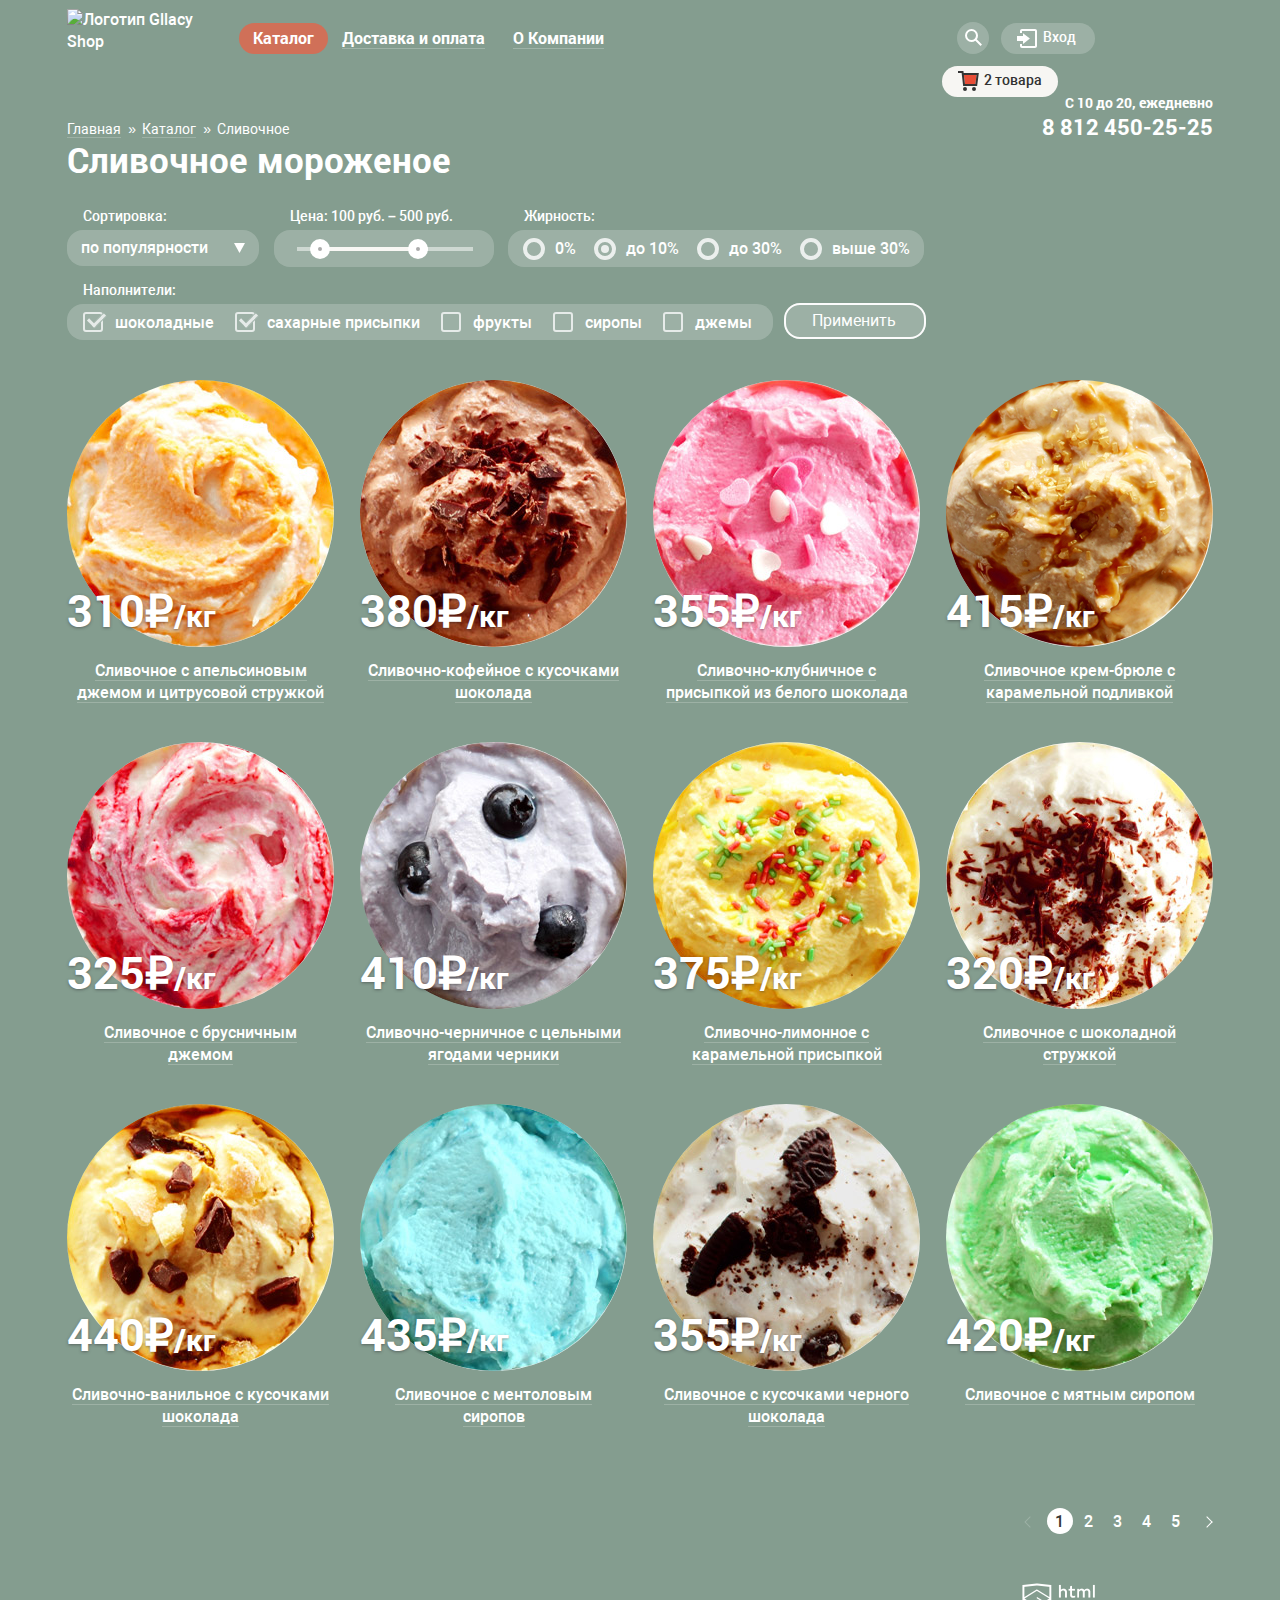
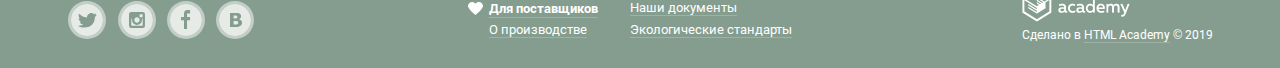
==== commit b48c682b: "Корректы по замечанияям первой проверки" ====
--- a/catalog.html
+++ b/catalog.html
@@ -11,90 +11,93 @@
       <div class="center-wrapper">
         <header class="page-header inner-header">
           <div class="first-line-wrapper">
-            <a href="index.html"><img class="logo" src="img/logo.svg" alt="Логотип Glaccy Shop" width="154" height="64"></a>
-            <nav class="main-navigation">
-              <ul class="header-site-navigation">
-                <li class="catalog site-navigation-item active-menu"><a href="#">Каталог</a>
-                  <section class="submenu">
-                    <ul>
+             <a class="logo" href="index.html"><img src="img/logo.svg" alt="Логотип Gllacy Shop" width="154" height="64"></a>
+             <nav class="main-navigation">
+               <ul class="header-site-navigation">
+                  <li class="catalog site-navigation-item active-menu"><a href="#">Каталог</a>
+                    <ul class="submenu">
                       <li class="submenu-item new"><a href="#">Новинки</a></li>
                       <li class="submenu-item active-submenu"><a>Сливочное</a></li>
                       <li class="submenu-item"><a href="#">Щербеты</a></li>
                       <li class="submenu-item"><a href="#">Фруктовый лед</a></li>
                       <li class="submenu-item"><a href="#">Мелорин</a></li>
                     </ul>
-                  </section>
-                </li>
-                <li class="site-navigation-item"><a href="#">Доставка и оплата</a></li>
-                <li class="site-navigation-item"><a href="#">О Компании</a></li>
+                  </li>
+                  <li class="site-navigation-item"><a href="#">Доставка и оплата</a></li>
+                  <li class="site-navigation-item"><a href="#">О Компании</a></li>
+                </ul>
+              </nav>
+              <div class="header-user-navigation">
+                <div class="search">
+                  <svg aria-label="Значок лупы" xmlns="http://www.w3.org/2000/svg" xmlns:xlink="http://www.w3.org/1999/xlink" width="17" height="17"><path fill="#FFF" d="M16.958 15.527L11.75 10.32A6.455 6.455 0 0 0 13 6.5 6.5 6.5 0 1 0 6.5 13a6.465 6.465 0 0 0 3.839-1.263l5.205 5.204 1.414-1.414zM6.5 11C4.019 11 2 8.981 2 6.5S4.019 2 6.5 2 11 4.019 11 6.5 8.981 11 6.5 11z"/></svg>
+                  <form class="search-field" action="https://echo.htmlacademy.ru" method="GET">
+                    <input type="search" placeholder="Что ищем?" id="search">
+                    <label class="visually-hidden" for="search">Поиск по сайту</label>
+                  </form>
+                </div>
+                <div class="login-section">
+                  <a class="login-link user-navigation-item" href="#"><svg xmlns="http://www.w3.org/2000/svg" width="21" height="19"><g fill="#FFF"><path d="M6 14.875L12.917 9.5 6 4.125v2.917H-.042v4.917H6z"/><path d="M18 0H5C3.9 0 3 .9 3 2v2h2V2h13v15H5v-2H3v2c0 1.1.9 2 2 2h13c1.1 0 2-.9 2-2V2c0-1.1-.9-2-2-2z"/></g></svg>
+                    Вход
+                  </a>
+                  <form class="login-form" action="https://echo.htmlacademy.ru" method="POST">
+                    <input class="login-input" type="email" placeholder="Электронная почта" id="email">
+                    <label class="visually-hidden" for="email">Поле для ввода электронной почты</label>
+                    <input class="login-input" type="password" placeholder="Пароль" id="password">
+                    <label class="visually-hidden" for="password">Поле для ввода пароля</label>
+                    <div class="login-links-list">
+                      <a class="login-button button" href="#">Войти</a>
+                      <div class="login-help">
+                        <a class ="link-dark" href="#">Забыли пароль?</a>
+                        <a class ="link-dark" href="#">Новая регистрация</a>
+                      </div>
+                    </div>
+                  </form>
+                </div>
+                <div class="cart-section">
+                  <a class="full-cart user-navigation-item" href="#"><svg xmlns="http://www.w3.org/2000/svg" width="21" height="20"><path fill="#E84D37" d="M5.888 4.031L6.922 13h10.45l1.176-8.969z"/><circle fill="#343434" cx="6.984" cy="18" r="2"/><circle fill="#343434" cx="15.984" cy="18" r="2"/><path fill="#343434" d="M5.657 2.031L5.422 0H0v2h3.64l1.5 13h13.988l1.699-12.969H5.657zM17.372 13H6.922L5.888 4.031h12.66L17.372 13z"/></svg>
+                    2 товара
+                  </a>
+                  <form class="cart-form" action="https://echo.htmlacademy.ru" method="POST">
+                    <section class="total-order">
+                      <div class="order">
+                        <button class="order-delete" type="button" aria-label="Удалить из заказа">x</button>
+                        <img class="order-image" src="img/icecreams/orange.jpg" alt="Изображение выбранного мороженого" width="33" height="33">
+                        <p class="order-icecream-name">Пломбир с апельсиновым джемом</p>
+                        <p class="order-calculation">1,5 кг x <span class="order-price">200 руб.</span></p>
+                        <p class="order-sum">300 руб.</p>
+                      </div>
+                      <div class="order">
+                        <button class="order-delete" type="button" aria-label="Удалить из заказа">x</button>
+                        <img class="order-image" src="img/icecreams/strawberry.jpg" alt="Изображение выбранного мороженого" width="33" height="33">
+                        <p class="order-icecream-name">Клубничный пломбир с присыпкой из белого шоколада</p>
+                        <p class="order-calculation">1,5 кг x <span class="order-price">300 руб.</span></p>
+                        <p class="order-sum">400 руб.</p>
+                      </div>
+                    </section>
+                    <p class="total-order-sum">Итого: 750 руб.</p>
+                    <button class="cart-btn button" type="submit">Оформить заказ</button>
+                  </form>
+                </div>
+              </div>
+            </div>
+            <div class="bottom-line-wrapper">
+              <div class="contact-info">
+                <p class="work-hours">С 10 до 20, ежедневно</p>
+                <a href="tel:+78124502525" class="tel">8 812 450-25-25</a>
+              </div>
+              <ul class="breadcrumbs">
+                <li><a class="link" href="index.html">Главная</a></li>
+                <li><a class="link" href="#">Каталог</a></li>
+                <li>Сливочное</li>
               </ul>
-            </nav>
-            <div class="header-user-navigation">
-              <div class="search">
-                <svg aria-label="Значок лупы" xmlns="http://www.w3.org/2000/svg" xmlns:xlink="http://www.w3.org/1999/xlink" width="17" height="17"><path fill="#FFF" d="M16.958 15.527L11.75 10.32A6.455 6.455 0 0 0 13 6.5 6.5 6.5 0 1 0 6.5 13a6.465 6.465 0 0 0 3.839-1.263l5.205 5.204 1.414-1.414zM6.5 11C4.019 11 2 8.981 2 6.5S4.019 2 6.5 2 11 4.019 11 6.5 8.981 11 6.5 11z"/></svg>
-                <form class="search-field" action="https://echo.htmlacademy.ru" method="GET">
-                  <input type="search" placeholder="Что ищем?" aria-label="Поле для поиска по сайту">
-                </form>
-              </div>
-              <div class="login-section">
-                <a class="login-link user-navigation-item" href="#"><svg xmlns="http://www.w3.org/2000/svg" width="21" height="19"><g fill="#FFF"><path d="M6 14.875L12.917 9.5 6 4.125v2.917H-.042v4.917H6z"/><path d="M18 0H5C3.9 0 3 .9 3 2v2h2V2h13v15H5v-2H3v2c0 1.1.9 2 2 2h13c1.1 0 2-.9 2-2V2c0-1.1-.9-2-2-2z"/></g></svg>
-                  Вход
-                </a>
-                <form class="login-form" action="https://echo.htmlacademy.ru" method="POST">
-                  <input class="login-input" type="email" placeholder="Электронная почта" aria-label="Поле для ввода электронной почты">
-                  <input class="login-input" type="password" placeholder="Пароль" aria-label="Поле для ввода пароля">
-                  <div class="login-links-list">
-                    <a class="login-button button" href="#">Войти</a>
-                    <div class="login-help">
-                      <a class ="link-dark" href="#">Забыли пароль?</a>
-                      <a class ="link-dark" href="#">Новая регистрация</a>
-                    </div>
-                  </div>
-                </form>
-              </div>
-              <div class="cart-section">
-                <a class="full-cart user-navigation-item" href="#"><svg xmlns="http://www.w3.org/2000/svg" width="21" height="20"><path fill="#E84D37" d="M5.888 4.031L6.922 13h10.45l1.176-8.969z"/><circle fill="#343434" cx="6.984" cy="18" r="2"/><circle fill="#343434" cx="15.984" cy="18" r="2"/><path fill="#343434" d="M5.657 2.031L5.422 0H0v2h3.64l1.5 13h13.988l1.699-12.969H5.657zM17.372 13H6.922L5.888 4.031h12.66L17.372 13z"/></svg>
-                  2 товара
-                </a>
-                <form class="cart-form" action="https://echo.htmlacademy.ru" method="POST">
-                  <section class="total-order">
-                    <div class="order">
-                      <button class="order-delete" type="button" aria-label="Удалить из заказа">x</button>
-                      <img class="order-image" src="img/icecreams/orange.jpg" alt="Изображение выбранного мороженого" width="33" height="33">
-                      <p class="order-icecream-name">Пломбир с апельсиновым джемом</p>
-                      <p class="order-calculation">1,5 кг x <span class="order-price">200 руб.</span></p>
-                      <p class="order-sum">300 руб.</p>
-                    </div>
-                    <div class="order">
-                      <button class="order-delete" type="button" aria-label="Удалить из заказа">x</button>
-                      <img class="order-image" src="img/icecreams/strawberry.jpg" alt="Изображение выбранного мороженого" width="33" height="33">
-                      <p class="order-icecream-name">Клубничный пломбир с присыпкой из белого шоколада</p>
-                      <p class="order-calculation">1,5 кг x <span class="order-price">300 руб.</span></p>
-                      <p class="order-sum">400 руб.</p>
-                    </div>
-                  </section>
-                  <p class="total-order-sum">Итого: 750 руб.</p>
-                  <button class="cart-btn button" type="submit">Оформить заказ</button>
-                </form>
-              </div>
-            </div>
-          </div>
-          <div class="contact-info">
-            <p class="work-hours">С 10 до 20, ежедневно</p>
-            <a href="tel:+78124502525" class="tel">8 812 450-25-25</a>
-          </div>
-        </header>
+            </div>
+          </header>
         <main>
-          <ul class="breadcrumbs">
-            <li><a class="link" href="index.html">Главная</a></li>
-            <li><a class="link" href="#">Каталог</a></li>
-            <li>Сливочное</li>
-          </ul>
           <h1 class="catalog-header">Сливочное мороженое</h1>
           <form class="filter" action="https://echo.htmlacademy.ru" method="GET">
             <fieldset class="filter-item filter-sorting">
-              <p class="filter-title">Сортировка:</p>
-              <select class="sorting-types" name="sorting">
+              <label class="filter-label filter-title" for="sorting">Сортировка:</label>
+              <select class="sorting-types" name="sorting" id="sorting">
                 <option selected value="По популярности">по популярности</option>
                 <option value="Сначала недорогие">сначала недорогие</option>
                 <option value="Сначала дорогие">сначала дорогие</option>
@@ -104,11 +107,11 @@
             <fieldset class="filter-item filter-price">
               <p class="filter-title">Цена: 100 руб. &ndash; 500 руб.</p>
               <div class="range-controls">
-                  <div class="scale">
-                    <div class="bar"></div>
-                  </div>
-                  <div class="toggle toggle-min"></div>
-                  <div class="toggle toggle-max"></div>
+                <div class="scale">
+                  <div class="bar"></div>
+                </div>
+                <div class="toggle toggle-min" tabindex="0"></div>
+                <div class="toggle toggle-max" tabindex="0"></div>
               </div>
             </fieldset>
             <fieldset class="filter-item filter-fat">
@@ -132,23 +135,23 @@
               <p class="filter-title">Наполнители:</p>
               <div class="filler-options">
                 <label>
-                  <input class="filler-option visually-hidden" type="checkbox" name="filler" value="chocolate" checked>
-                    <span>шоколадные</span>
-                </label>
-                <label>
-                  <input class="filler-option visually-hidden" type="checkbox" name="filler" value="sugar" checked>
+                  <input class="filler-option visually-hidden" type="checkbox" name="chocolate" value="chocolate" checked>
+                  <span>шоколадные</span>
+                </label>
+                <label>
+                  <input class="filler-option visually-hidden" type="checkbox" name="sugar" value="sugar" checked>
                   <span>сахарные присыпки</span>
                 </label>
                 <label>
-                  <input class="filler-option visually-hidden" type="checkbox" name="filler" value="fruits">
+                  <input class="filler-option visually-hidden" type="checkbox" name="fruits" value="fruits">
                   <span>фрукты</span>
                 </label>
                 <label>
-                  <input class="filler-option visually-hidden" type="checkbox" name="filler" value="syrups">
+                  <input class="filler-option visually-hidden" type="checkbox" name="syrups" value="syrups">
                   <span>сиропы</span>
                 </label>
                 <label>
-                  <input class="filler-option visually-hidden" type="checkbox" name="filler" value="jams">
+                  <input class="filler-option visually-hidden" type="checkbox" name="jams" value="jams">
                   <span>джемы</span>
                 </label>
               </div>
@@ -247,16 +250,16 @@
         </main>
         <footer class="footer">
           <section class="social">
-            <a class="social-link" href="#" aria-label="Мы в Твиттере">
-              <svg xmlns="http://www.w3.org/2000/svg" width="32" height="32"><path fill="#ffffff" d="M16 0C7.164 0 0 7.164 0 16c0 8.837 7.164 16 16 16 8.837 0 16-7.163 16-16 0-8.836-7.163-16-16-16zm7.944 12.809c-.251 6.516-3.463 10.832-10.992 10.702h-.486c-.447 0-4.543-.443-5.344-1.823 2.479.19 4.247-.406 5.12-1.136-1.048-.289-2.923-.461-3.251-2.848.384.104.618.221 1.299.113-1.307-.824-2.758-1.519-2.679-3.643.311.317 1.164.518 1.46.457-.768-.233-2.149-3.244-.974-4.781 1.984 1.79 4.075 3.482 7.804 3.643.227-2.214 1.24-3.699 3.168-4.325 1.84-.479 3.255.26 3.901 1.138.737-.224 1.453-.466 2.193-.685-.004.833-.569 1.463-.935 1.709.747.165 1.423-.475 1.423-.475-.184.963-1.094 1.725-1.707 1.954z"/></svg>
-            </a>
-            <a class="social-link" href="#" aria-label="Мы в Инстаграме">
+            <a class="social-link" href="#"><span class="visually-hidden">Глейси в Твиттере</span>
+              <svg xmlns="http://www.w3.org/2000/svg" width="32" height="32"><path fill="#FFF" d="M16 0C7.164 0 0 7.164 0 16c0 8.837 7.164 16 16 16 8.837 0 16-7.163 16-16 0-8.836-7.163-16-16-16zm7.944 12.809c-.251 6.516-3.463 10.832-10.992 10.702h-.486c-.447 0-4.543-.443-5.344-1.823 2.479.19 4.247-.406 5.12-1.136-1.048-.289-2.923-.461-3.251-2.848.384.104.618.221 1.299.113-1.307-.824-2.758-1.519-2.679-3.643.311.317 1.164.518 1.46.457-.768-.233-2.149-3.244-.974-4.781 1.984 1.79 4.075 3.482 7.804 3.643.227-2.214 1.24-3.699 3.168-4.325 1.84-.479 3.255.26 3.901 1.138.737-.224 1.453-.466 2.193-.685-.004.833-.569 1.463-.935 1.709.747.165 1.423-.475 1.423-.475-.184.963-1.094 1.725-1.707 1.954z"/></svg>
+            </a>
+            <a class="social-link" href="#"><span class="visually-hidden">Глейси в Инстаграме</span>
               <svg xmlns="http://www.w3.org/2000/svg" width="32" height="32"><g fill="#FFF"><path d="M20.916 16a4.938 4.938 0 1 1-9.877 0c0-.394.051-.773.138-1.14h-.897v6.838h11.396V14.86h-.897c.086.367.137.746.137 1.14z"/><path d="M15.978 18.659c1.466 0 2.659-1.193 2.659-2.659s-1.193-2.659-2.659-2.659c-1.466 0-2.659 1.193-2.659 2.659s1.192 2.659 2.659 2.659zM18.637 10.302h3.039v3.039h-3.039z"/><path d="M16 0C7.164 0 0 7.164 0 16c0 8.837 7.164 16 16 16 8.837 0 16-7.163 16-16 0-8.836-7.163-16-16-16zm7.955 21.698a2.285 2.285 0 0 1-2.279 2.279H10.279A2.285 2.285 0 0 1 8 21.698V10.302a2.286 2.286 0 0 1 2.279-2.279h11.396a2.286 2.286 0 0 1 2.279 2.279v11.396z"/></g></svg>
             </a>
-            <a class="social-link" href="#" aria-label="Мы в Фейсбуке">
+            <a class="social-link" href="#"><span class="visually-hidden">Глейси в Фейсбуке</span>
               <svg xmlns="http://www.w3.org/2000/svg" width="32" height="32"><path fill="#FFF" d="M16 0C7.164 0 0 7.163 0 16s7.164 16 16 16c8.837 0 16-7.164 16-16S24.837 0 16 0zm4.062 9.455h-3.021v3.444h3.021v3.445h-3.021v8.61H14.02v-8.61H11v-3.445h3.021V9.455c0-1.902 1.353-3.445 3.021-3.445h3.021v3.445z"/></svg>
             </a>
-            <a class="social-link" href="#" aria-label="Мы в Вконтакте">
+            <a class="social-link" href="#"><span class="visually-hidden">Глейси в Вконтакте</span>
               <svg xmlns="http://www.w3.org/2000/svg" width="32" height="32"><g fill="#FFF"><path d="M16.637 14.495c.402-.019.719-.082.951-.188.326-.145.54-.33.641-.559.101-.229.15-.496.15-.797 0-.232-.058-.465-.174-.697-.116-.232-.322-.405-.617-.517-.264-.1-.592-.155-.984-.165a76.242 76.242 0 0 0-1.652-.014h-.339v2.965h.565c.571 0 1.057-.009 1.459-.028zM18.118 17.084c-.282-.081-.672-.125-1.166-.132a127.97 127.97 0 0 0-1.55-.009h-.79v3.493h.264c1.014 0 1.74-.003 2.18-.009a3.2 3.2 0 0 0 1.212-.245c.377-.157.633-.364.774-.625s.214-.562.214-.9c0-.446-.088-.788-.261-1.03-.17-.241-.464-.423-.877-.543z"/><path d="M16 0C7.164 0 0 7.164 0 16c0 8.837 7.164 16 16 16 8.837 0 16-7.163 16-16 0-8.836-7.163-16-16-16zm6.602 20.531a3.73 3.73 0 0 1-1.124 1.327c-.552.415-1.161.71-1.823.886s-1.501.264-2.519.264h-6.121V8.987h5.443c1.13 0 1.957.038 2.48.113a5.126 5.126 0 0 1 1.561.5c.533.27.929.632 1.189 1.087.26.455.392.975.392 1.558 0 .678-.179 1.278-.536 1.795-.358.518-.863.92-1.517 1.208v.075c.917.182 1.642.559 2.179 1.13.537.571.807 1.325.807 2.261 0 .678-.138 1.283-.411 1.817z"/></g></svg>
             </a>
           </section>
--- a/css/style.min.css
+++ b/css/style.min.css
@@ -1 +1 @@
-@-webkit-keyframes shake{0%{-webkit-transform:translateX(-50px);transform:translateX(-50px)}10%{-webkit-transform:translateX(50px);transform:translateX(50px)}20%{-webkit-transform:translateX(-40px);transform:translateX(-40px)}30%{-webkit-transform:translateX(40px);transform:translateX(40px)}40%{-webkit-transform:translateX(-30px);transform:translateX(-30px)}50%{-webkit-transform:translateX(30px);transform:translateX(30px)}60%{-webkit-transform:translateX(-20px);transform:translateX(-20px)}70%{-webkit-transform:translateX(20px);transform:translateX(20px)}80%{-webkit-transform:translateX(-10px);transform:translateX(-10px)}90%{-webkit-transform:translateX(10px);transform:translateX(10px)}to{-webkit-transform:translateX(0);transform:translateX(0)}}@keyframes shake{0%{-webkit-transform:translateX(-50px);transform:translateX(-50px)}10%{-webkit-transform:translateX(50px);transform:translateX(50px)}20%{-webkit-transform:translateX(-40px);transform:translateX(-40px)}30%{-webkit-transform:translateX(40px);transform:translateX(40px)}40%{-webkit-transform:translateX(-30px);transform:translateX(-30px)}50%{-webkit-transform:translateX(30px);transform:translateX(30px)}60%{-webkit-transform:translateX(-20px);transform:translateX(-20px)}70%{-webkit-transform:translateX(20px);transform:translateX(20px)}80%{-webkit-transform:translateX(-10px);transform:translateX(-10px)}90%{-webkit-transform:translateX(10px);transform:translateX(10px)}to{-webkit-transform:translateX(0);transform:translateX(0)}}@-webkit-keyframes occurrence{0%{-webkit-transform:scale(.1);transform:scale(.1)}20%{-webkit-transform:scale(.2);transform:scale(.2)}40%{-webkit-transform:scale(.4);transform:scale(.4)}60%{-webkit-transform:scale(.6);transform:scale(.6)}80%{-webkit-transform:scale(.8);transform:scale(.8)}to{-webkit-transform:scale(1);transform:scale(1)}}@keyframes occurrence{0%{-webkit-transform:scale(.1);transform:scale(.1)}20%{-webkit-transform:scale(.2);transform:scale(.2)}40%{-webkit-transform:scale(.4);transform:scale(.4)}60%{-webkit-transform:scale(.6);transform:scale(.6)}80%{-webkit-transform:scale(.8);transform:scale(.8)}to{-webkit-transform:scale(1);transform:scale(1)}}@font-face{font-family:"Roboto";src:url(../fonts/roboto.woff2) format("woff2"),url(../fonts/roboto.woff) format("woff");font-weight:400}@font-face{font-family:"Roboto";src:url(../fonts/robotobold.woff2) format("woff2"),url(../fonts/robotobold.woff) format("woff");font-weight:800}@font-face{font-family:"Roboto";src:url(../fonts/robotomedium.woff2) format("woff2"),url(../fonts/robotomedium.woff) format("woff");font-weight:700}a,body{color:#fff}body{margin:0;font-family:Roboto,Arial,sans-serif;font-size:16px;font-weight:700;line-height:22px}a{text-decoration:none}img{max-width:100%;height:auto}.visually-hidden:not(:focus):not(:active),input[type=checkbox].visually-hidden,input[type=radio].visually-hidden{position:absolute;width:1px;height:1px;margin:-1px;border:0;padding:0;white-space:nowrap;-webkit-clip-path:inset(100%);clip-path:inset(100%);clip:rect(0 0 0 0);overflow:hidden}.background-wrapper{min-width:1200px}.green-background{background-color:#849d8f}.blue-background{background-color:#8e9cac}.rose-background{background-color:#9d8b84}.center-wrapper{position:relative;-webkit-box-sizing:border-box;box-sizing:border-box;margin:0 auto;padding:0 27px;width:1200px}.page-header{position:relative;padding-top:9px;z-index:20}.first-line-wrapper,.header-site-navigation{display:-webkit-box;display:-ms-flexbox;display:flex}.header-site-navigation{margin:0 311px 0 0;padding:20px 0 0;font-weight:800;line-height:18px;list-style:none}.site-navigation-item>a{position:relative;border-bottom:1px solid #9fb3a8}.site-navigation-item{margin-right:28px}.site-navigation-item>a:hover{color:#323232;border-bottom:none}.site-navigation-item:not(.active-menu)>a:hover::before{content:"";position:absolute;top:-4px;left:-14px;z-index:-1;width:100%;height:100%;padding:5px 14px;background-color:#f7f6f3;border-radius:16px}.site-navigation-item>a:active::before{background-color:#ededed;-webkit-box-shadow:inset 0 2px 1px 0 #696969;box-shadow:inset 0 2px 1px 0 #696969}.active-menu>a{border-bottom:none}.site-navigation-item.active-menu>a::before{content:"";position:absolute;top:-4px;left:-14px;z-index:-1;width:100%;height:100%;padding:5px 14px;background-color:#d07058;border-radius:16px}.header-user-navigation{margin:0;padding:12px 0 0 17px}.inner-header .header-user-navigation{padding-left:0}.logo{margin-right:24px}.user-navigation-item{padding:6px 16px 9px;font-size:14px;font-weight:700;line-height:16px;background:rgba(255,255,255,.2);border-radius:16px}.login-section{margin-right:6px;padding-bottom:10px}.cart-section,.login-section,.search{position:relative;display:inline-block;vertical-align:baseline}.search{margin-right:5px;padding-left:15px;padding-bottom:15px}.search svg{padding:8px}.search::before{content:"";position:absolute;z-index:-2;top:1px;left:15px;width:32px;height:32px;background-color:rgba(255,255,255,.2);border-radius:50%}.header-user-navigation svg{margin-right:2px;vertical-align:middle}.header-user-navigation .cart{padding-right:17px}.search:hover::before,.user-navigation-item:hover{color:#000;background-color:#f8f7f4}.search:hover path,.user-navigation-item:hover g{fill:#323232}.cart-section{padding-bottom:10px}.full-cart{color:#323232;background-color:#f7f6f3}.cart-form{position:absolute;top:33px;right:-2px;display:none;width:540px;padding:21px 14px 79px 16px;-webkit-box-sizing:border-box;box-sizing:border-box;border-radius:6px;background-color:#f8f7f4;-webkit-box-shadow:0 20px 20px 0 rgba(0,0,0,.4);box-shadow:0 20px 20px 0 rgba(0,0,0,.4)}.order{display:-webkit-box;display:-ms-flexbox;display:flex;padding:0 0 8px;margin-bottom:12px}.order:last-child{margin-bottom:0;padding-bottom:0}.order-delete{position:relative;top:7px;left:3px;width:12px;height:12px;margin-right:10px;font-size:0;border:0;background:0 0}.order-delete::after,.order-delete::before{content:"";position:absolute;top:2px;right:12px;width:2px;height:14px;-webkit-transform:rotate(45deg);-ms-transform:rotate(45deg);transform:rotate(45deg);background-color:#231f20}.order-delete::after{-webkit-transform:rotate(-45deg);-ms-transform:rotate(-45deg);transform:rotate(-45deg)}.order-image{width:33px;height:33px;margin-right:12px;border-radius:50%}.order p{font-size:13px;line-height:16px;font-weight:400;color:#323232}.order-icecream-name{width:216px;padding:9px 0 0;margin:0 31px 0 0}.order-calculation{padding:9px 0 0;margin:0 28px 0 0}.order-price{color:#999}.order-sum{padding:9px 0 0;margin:0}.total-order{padding:0 0 16px 5px;margin-bottom:13px;border-bottom:1px solid #cacac7}.total-order-sum{margin:0;padding:0;float:right;font-size:15px;font-weight:800;color:#323232;line-height:18px}.button.cart-btn{padding:8px 14px 12px;position:absolute;bottom:21px;right:14px}.cart-section:hover .cart-form,.catalog:hover .submenu{display:block}.contact-info{float:right;font-size:14px;font-weight:800;line-height:16px}.inner-header .contact-info{margin-top:-6px}.contact-info p{margin:0 0 3px;padding:0;text-align:right}.tel{font-size:22px;font-weight:800;line-height:24px}.submenu{display:none;position:absolute;top:31px;left:-21px;width:143px;background-color:#f8f7f4;border-radius:5px;-webkit-box-shadow:0 20px 20px 0 rgba(0,0,0,.4);box-shadow:0 20px 20px 0 rgba(0,0,0,.4)}.submenu ul{padding:0;margin:0;font-weight:400;font-size:14px;line-height:16px;list-style:none}.submenu-item a{vertical-align:middle;color:#323232}.catalog{position:relative;padding-bottom:13px}.submenu-item{padding:9px 0 6px 20px;vertical-align:middle}.submenu-item:last-child{padding-bottom:12px}.new{position:relative;padding:9px 0 13px 20px;font-weight:800}.new::after{content:"";position:absolute;bottom:0;left:6px;width:127px;height:1px;background-color:#d1d0ce}.submenu-item:hover:not(.active-submenu){background-color:#fbded7}.submenu-item:active:not(.active-submenu){background-color:#f6b5a5}.active-submenu{background-color:#d07058}.search-field{position:absolute;top:37px;right:2px;display:none;padding:20px 14px 20px 15px;background-color:#f8f7f4;border-radius:6px;-webkit-box-shadow:0 20px 20px 0 rgba(0,0,0,.4);box-shadow:0 20px 20px 0 rgba(0,0,0,.4)}.login-form,.search-field input{font-size:14px;line-height:24px;font-weight:400}.search-field input{width:312px;border:1px solid #d3d3d2;padding:10px 0 8px 13px;background-color:#fff;border-radius:5px}.login-section:hover .login-form,.search:hover .search-field{display:block}.login-form{position:absolute;top:32px;right:-2px;display:none;padding:20px 17px 21px 19px;border-radius:6px;background-color:#f8f7f4;-webkit-box-shadow:0 20px 20px 0 rgba(0,0,0,.4);box-shadow:0 20px 20px 0 rgba(0,0,0,.4)}.login-link{padding-right:19px}.login-links-list{display:-webkit-box;display:-ms-flexbox;display:flex}.login-input{width:225px;padding:13px 0 13px 14px;margin-bottom:20px;border:1px solid #d3d3d2;border-radius:6px;background-color:#fff}.feedback input:-ms-input-placeholder,.feedback input::-ms-input-placeholder,.feedback textarea:-ms-input-placeholder,.feedback textarea::-ms-input-placeholder,.login-form input:-ms-input-placeholder,.login-form input::-ms-input-placeholder,.search input:-ms-input-placeholder,.search input::-ms-input-placeholder{color:#999;font-weight:400}.feedback input::-webkit-input-placeholder,.feedback textarea::-webkit-input-placeholder,.login-form input::-webkit-input-placeholder,.search input::-webkit-input-placeholder{color:#999;font-weight:400}.feedback input::placeholder,.feedback textarea::placeholder,.login-form input::placeholder,.search input::placeholder{color:#999;font-weight:400}.login-help{display:-webkit-box;display:-ms-flexbox;display:flex;-webkit-box-orient:vertical;-webkit-box-direction:normal;-ms-flex-direction:column;flex-direction:column}.button{padding:10px 26px 11px 23px;margin:0;font-size:18px;line-height:24px;font-weight:800;color:#fefefe;background-image:-webkit-gradient(linear,left bottom,left top,from(#e74a35),to(#f26843));background-image:-webkit-linear-gradient(bottom,#e74a35 0%,#f26843 100%);background-image:-o-linear-gradient(bottom,#e74a35 0%,#f26843 100%);background-image:linear-gradient(to top,#e74a35 0%,#f26843 100%);-webkit-box-shadow:0 1px 2px 0 #ac1000;box-shadow:0 1px 2px 0 #ac1000;border:0;border-radius:20px}.button:hover{background-image:-webkit-gradient(linear,left bottom,left top,from(#ec6f5e),to(#f58669));background-image:-webkit-linear-gradient(bottom,#ec6f5e 0%,#f58669 100%);background-image:-o-linear-gradient(bottom,#ec6f5e 0%,#f58669 100%);background-image:linear-gradient(to top,#ec6f5e 0%,#f58669 100%);-webkit-box-shadow:0 2px 2px 0 #ac1000;box-shadow:0 2px 2px 0 #ac1000}.button:active{background-image:-webkit-gradient(linear,left top,right top,from(#f26843),to(#e74a35));background-image:-webkit-linear-gradient(left,#f26843 0%,#e74a35 100%);background-image:-o-linear-gradient(left,#f26843 0%,#e74a35 100%);background-image:linear-gradient(90deg,#f26843 0%,#e74a35 100%);-webkit-box-shadow:inset 0 2px 2px 0 #942718;box-shadow:inset 0 2px 2px 0 #942718}.login-button{margin-right:19px}.login-help a{position:relative;margin:0 0 3px;padding:4px 0 0;font-size:13px;font-weight:400;line-height:13px;color:#323232}.login-help a:first-child{width:101px}.link{position:relative;z-index:2;cursor:pointer}.link:active,.link:hover{color:#ffbc9e;border-bottom:1px solid #a7a294}.link,.link-dark{border-bottom:1px solid #9db1a5}.link-dark:active,.link-dark:hover{color:#e84d37;border-bottom:1px solid #f9cdc4}.slider-section{position:relative;margin-bottom:52px}.sliders{position:relative;display:none;margin-top:43px}.slider-image{position:absolute;top:-116px;left:51px;z-index:0}.slider-button,.slider-title{position:relative;font-weight:800}.slider-title{width:669px;margin:0;text-align:center;z-index:0;padding:275px 0 40px 240px;font-size:60px;line-height:60.35px}.slider3 .slider-title{left:7px;width:650px}.slider-button{z-index:1;padding:7px 40px 13px;margin-left:435px;font-size:32px;line-height:44px;text-shadow:0 2px 5px rgba(160,32,11,.76);border-radius:36px}.slider-switcher{position:absolute;top:447px;left:0;z-index:1;font-size:0}.slider-control{position:relative;padding:0;margin:0 9px 0 0;width:20px;height:20px;border:2px solid #fff;border-radius:50%;background:0 0;cursor:pointer}.is-active::after{content:"";position:absolute;top:-2px;left:-2px;width:19px;height:19px;background-color:#fff;border-radius:50%}.slider-control:hover{background-color:#b2c1b7}.is-active:focus,.slider-control:active{outline:0}.slider-show{display:block}.promo-section{position:relative;z-index:1;display:-webkit-box;display:-ms-flexbox;display:flex;-webkit-box-pack:justify;-ms-flex-pack:justify;justify-content:space-between;margin-bottom:40px}.promo{width:560px;border-radius:14px}.raspberry-promo{background-color:#3b0002;background-image:url(../img/backgrounds/rasp-background.jpg)}.chocolate-promo{background-color:#120501;background-image:url(../img/backgrounds/choco-background.jpg)}.promo p{margin:0}.promo-header,.promo-text{padding:13px 0 17px 19px;font-size:35px;line-height:41px;font-weight:800}.promo-text{padding:0 17px 45px 20px;font-size:18px;line-height:22px}.promo-btn{float:right;margin-right:22px;margin-bottom:24px;padding:10px 22px 11px 20px}.hit-section,.inner-catalog{display:-webkit-box;display:-ms-flexbox;display:flex;-ms-flex-wrap:wrap;flex-wrap:wrap;margin-bottom:38px}.inner-catalog{margin-bottom:47px}.card-img{position:relative;z-index:2;display:block;margin-bottom:13px;border-radius:50%}.card-icecream{position:relative;width:267px;margin-right:26px}.card-icecream p{padding:0;margin:0}.card-icecream a{display:block;padding:0 5px;margin:0}.card-icecream:nth-child(4n){margin-right:0}.hit-icon{position:absolute;top:0;left:0;z-index:5}.price,.price span{font-weight:800;line-height:45px}.price{position:absolute;top:207px;left:0;z-index:4;text-shadow:0 1px 3px rgba(49,50,53,.5);font-size:30px}.price span{font-size:45px}.icecream-name,.icecream-name span{text-align:center}.card-btn{position:absolute;top:324px;left:0;z-index:10;padding:8px 16px 12px 17px;margin:9px 0 28px 33px;opacity:0}.card-icecream:hover::after{content:"";position:absolute;z-index:3;top:-6px;left:-13px;width:293px;height:406px;border-radius:5px;background-color:rgba(248,247,244,.2);-webkit-box-shadow:0 20px 20px 0 rgba(0,0,0,.4);box-shadow:0 20px 20px 0 rgba(0,0,0,.4)}.card-icecream:hover .card-btn,.social-link:hover svg{opacity:1}.card-icecream:hover .card-img,.card-icecream:hover .link{z-index:4}.inner-catalog .card-icecream{margin-bottom:38px}.preferences{margin-bottom:40px;background:#ebdfc2 url(../img/backgrounds/waffle-background.jpg) 0 10px;border-radius:15px}.additional-block p,.preferences p{margin:0}.preferences-title{padding:25px 0 22px 20px;font-size:24px;line-height:30px;color:#323232;word-spacing:2px}.preferences-blocks{display:-webkit-box;display:-ms-flexbox;display:flex;padding-bottom:3px}.preferences-paragraph{position:relative;width:485px;padding-left:76px;padding-bottom:21px;font-size:16px;line-height:22px;color:#323232}.left-column-preferences{margin-right:8px}.left-column-preferences .preferences-paragraph:first-child::before{content:"";position:absolute;top:-14px;left:20px;width:49px;height:49px;background:url(../img/decor/icon-icecream.svg) no-repeat}.left-column-preferences .preferences-paragraph:nth-child(2)::before{content:"";position:absolute;top:-13px;left:20px;width:49px;height:49px;background:url(../img/decor/icon-eco.svg) no-repeat}.right-column-preferences .preferences-paragraph:first-child::before{content:"";position:absolute;top:-14px;left:16px;width:49px;height:49px;background:url(../img/decor/cow.svg) no-repeat}.right-column-preferences .preferences-paragraph:nth-child(2)::before{content:"";position:absolute;top:-13px;left:16px;width:49px;height:49px;background:url(../img/decor/termo.svg) no-repeat}.additional-blocks{display:-webkit-box;display:-ms-flexbox;display:flex;-webkit-box-pack:justify;-ms-flex-pack:justify;justify-content:space-between;margin-bottom:39px}.additional-block{width:560px;border-radius:15px}.additional-block-header{padding:23px 0 4px 20px;color:#323232}.additional-block a{font-size:24px;line-height:30px;font-weight:800}.additional-block-text{padding:34px 16px 34px 26px;color:#5a5a5a;font-weight:400}.blog-news{background:#f8f7f4 url(../img/backgrounds/strawberry-background.jpg)}.blog-description{display:block;padding-left:19px;padding-bottom:80px;width:280px;text-decoration:underline}.blog-description:hover{color:#e84d37}.subscribe{background:#f8f7f4 url(../img/backgrounds/post-gray-background.png)}.subscribe input{width:355px;padding:12px 0 12px 12px;margin-left:26px;margin-right:7px;border-radius:6px}.subscribe-btn{padding:10px 17px 12px}.map-section{position:relative;width:100%;margin-right:auto;margin-left:auto}.map-wrapper{margin:0 auto;width:1200px}.map{position:relative;z-index:1}.map-section iframe{position:absolute;top:0;left:0;z-index:2;width:100%;height:430px;border:0}.map-form{position:absolute;top:63px;right:101px;z-index:5;width:302px;background-color:#fffefe;border-radius:15px}.additional-block a,.map-form p{margin:0;color:#323232}.form-text{font-size:14px;line-height:20px;font-weight:400}.form-wrapper p:first-child{margin-right:100px}.form-important{width:230px;font-weight:800;font-size:18px;line-height:24px}.form-wrapper{padding:30px 26px 0}.address{padding-bottom:18px}.form-tel{padding-top:3px;padding-bottom:3px}.map-form .form-hours{margin-bottom:24px}.form-btn{display:block;margin-bottom:31px;padding:8px 0 12px 29px}.modal{position:fixed;z-index:10;display:none}.modal-overlay{position:fixed;top:0;left:0;width:100%;height:100%;background-color:rgba(0,0,0,.3)}.modal-error{-webkit-animation-name:shake;animation-name:shake;-webkit-animation-duration:.6s;animation-duration:.6s;-webkit-animation-timing-function:ease-out;animation-timing-function:ease-out}.feedback{position:fixed;top:50%;left:50%;z-index:20;width:478px;margin-top:-222px;margin-left:-239px;background-color:#f8f7f4;border-radius:10px}.feedback-animation{-webkit-animation-name:occurrence;animation-name:occurrence;-webkit-animation-duration:.6s;animation-duration:.6s;-webkit-animation-timing-function:linear;animation-timing-function:linear}.feedback-title{margin:0;padding:15px 0 19px 25px;color:#323232;font-size:24px;line-height:28px}.feedback input{display:block;width:251px;padding:13px 0 11px 16px;margin-left:25px;margin-bottom:23px}.modal-text{margin-left:25px;width:413px;padding:11px 0 16px 13px;margin-bottom:90px}.feedback-btn{position:absolute;bottom:27px;right:26px;padding:10px 22px 11px}.modal-close{position:absolute;top:9px;right:12px;width:30px;height:30px;font-size:0;border:0;background:0 0}.modal-close::after,.modal-close::before{content:"";position:absolute;top:2px;right:12px;width:2px;height:22px;-webkit-transform:rotate(45deg);-ms-transform:rotate(45deg);transform:rotate(45deg);background-color:#231f20}.modal-close::after{-webkit-transform:rotate(-45deg);-ms-transform:rotate(-45deg);transform:rotate(-45deg)}.modal-close:active{outline:0}.modal-show{display:block}.email,.modal-text,.username{-webkit-box-shadow:0 0 0 1px #b2b2b2;box-shadow:0 0 0 1px #b2b2b2;border:0;border-radius:5px;color:#323232;font-weight:800}.email:hover,.modal-text:hover,.username:hover{-webkit-box-shadow:0 0 0 2px #9a9a9a;box-shadow:0 0 0 2px #9a9a9a}.email:focus,.modal-text:focus,.username:focus{-webkit-box-shadow:0 0 0 2px #2e88e4;box-shadow:0 0 0 2px #2e88e4}.breadcrumbs{padding:0;margin:20px 0 2px;display:-webkit-box;display:-ms-flexbox;display:flex;font-size:14px;line-height:16px;font-weight:400;list-style:none}.breadcrumbs li{position:relative;margin-right:21px}.breadcrumbs li:not(:last-child)::after{content:"»";position:absolute;top:0;right:-15px}.catalog-header{margin:0 0 28px;font-size:35px;line-height:41px;font-weight:800}.filter{display:-webkit-box;display:-ms-flexbox;display:flex;-ms-flex-wrap:wrap;flex-wrap:wrap;width:870px;margin-bottom:40px}.filter-item{outline:0;border:0;padding:0;margin:0}.filter-sorting{position:relative;width:207px;margin-bottom:16px}.filter-price{width:220px;margin-right:14px}.filter-fat{width:416px}.filter-title{margin:0 0 6px;padding:0 0 0 16px;font-size:14px;line-height:16px}.sorting-types{padding:9px 32px 9px 14px;color:#fff;line-height:18px;font-weight:700;border:0;border-radius:16px;-moz-appearance:none;appearance:none;-webkit-appearance:none;background:url(../img/decor/select-white.svg) no-repeat 167px rgba(255,255,255,.2)}.sorting-types::-ms-expand{display:none}.sorting-types option{font-weight:400;color:#323232}.sorting-types:hover{color:#323232;background:url(../img/decor/select.svg) no-repeat 167px rgba(255,255,255,.2)}.fat-options,.range-controls{border-radius:16px;background-color:rgba(255,255,255,.2)}.range-controls{position:relative;padding:17px 0 16px 15px}.range-controls .scale{height:4px;margin:0 21px 0 8px;padding:0 0 0 24px;background:rgba(255,255,255,.5)}.range-controls .bar{width:107px;height:4px;background:#f8f7f4}.range-controls .toggle{position:absolute;width:4px;height:4px;padding:0;border:8px solid #fff;background-color:#ababab;border-radius:50%;cursor:pointer}.range-controls .toggle-min{left:36px;top:9px}.range-controls .toggle-max{left:134px;top:9px}.range-controls .toggle:hover{border:9px solid #fff}.fat-options{display:-webkit-box;display:-ms-flexbox;display:flex;padding:10px 0 9px 17px}.fat-options label{padding-left:30px;margin-right:20px;line-height:18px}.fat-options label:last-child,.filler-options label:last-child{margin-right:0}.fat-option~span{position:relative}.fat-option~span::before{content:"";position:absolute;left:-32px;top:-1px;width:14px;height:14px;border:4px solid rgba(255,255,255,.8);border-radius:50%}.fat-option:checked~span::after{content:"";position:absolute;top:6px;left:-25px;display:block;width:8px;height:8px;background-color:rgba(255,255,255,.8);border-radius:50%}.fat-option~span:hover::after{background-color:#fff}.fat-option~span:hover::before{border-color:#fff}.fat-option:disabled~span::after{background-color:rgba(255,255,255,.4)}.fat-option:disabled~span::before{border-color:rgba(255,255,255,.4)}.filter-filler{width:706px;margin-right:11px}.filler-options{display:-webkit-box;display:-ms-flexbox;display:flex;padding:10px 0 8px 18px;border-radius:16px;background-color:rgba(255,255,255,.2)}.filler-options label{position:relative;padding-left:30px;margin-right:23px;line-height:18px}.filler-option~span::before{content:"";position:absolute;left:-2px;top:-2px;width:16px;height:16px;border:2px solid #e6ebe9;border-radius:15%}.filler-option:checked~span::after{content:"";position:absolute;top:-1px;left:3px;display:block;width:14px;height:7px;background-color:transparent;border-left:3px solid #e6ebe9;border-bottom:3px solid #e6ebe9;-webkit-transform:rotate(-45deg);-ms-transform:rotate(-45deg);transform:rotate(-45deg);-webkit-box-shadow:0 1px 0 .1px #a8b9b0,inset 0 -1px 0 .1px #a8b9b0;box-shadow:0 1px 0 .1px #a8b9b0,inset 0 -1px 0 .1px #a8b9b0}.filler-option~span:hover::after,.filler-option~span:hover::before{border-color:#fff}.filler-option:disabled~span::after,.filler-option:disabled~span::before{border-color:rgba(255,255,255,.4)}.filter-btn{margin:21px 0 0;padding:9px 30px 9px 28px;color:#fff;line-height:18px;border:0;-webkit-box-shadow:inset 0 0 0 2px #fcfcfc;box-shadow:inset 0 0 0 2px #fcfcfc;border-radius:16px;background-color:rgba(255,255,255,.2);cursor:pointer}.filter-btn:hover{color:#323232;background-color:#fbfcfb;border:0}.filter-btn:active{border:0;background-color:#ededed;-webkit-box-shadow:inset 0 2px 1px 0 #696969;box-shadow:inset 0 2px 1px 0 #696969}.pages,.pagination,.right-wrapper{display:-webkit-box;display:-ms-flexbox;display:flex}.pagination{margin-bottom:36px}.pages,.right-wrapper{margin:0 0 0 auto}.pages{margin:0;padding:0;line-height:18px;list-style:none}.page{position:relative;z-index:2;margin-right:20px}.page-item .page:active,.page.active-page{color:#353535}.active-page::before,.page-item .page:active::before,.page:hover::before{content:"";position:absolute;z-index:-1;top:-4px;left:-8px;width:26px;height:26px;border-radius:50%}.active-page::before,.page-item .page:active::before{background-color:#fff}.page:hover::before{background-color:rgba(255,255,255,.2)}.next-page,.previous-page{position:relative;font-size:0;width:10px}.previous-page{margin-right:24px}.next-page{margin-right:3px}.next-page::before,.previous-page::before{content:"";position:absolute;top:5px;width:7px;height:7px}.previous-page::before{border-bottom:1px solid rgba(255,255,255,.2);border-left:1px solid rgba(255,255,255,.2);left:5px;-webkit-transform:rotate(45deg);-ms-transform:rotate(45deg);transform:rotate(45deg)}.next-page::before{left:3px;border-bottom:1px solid #fff;border-left:1px solid #fff;-webkit-transform:rotate(-135deg);-ms-transform:rotate(-135deg);transform:rotate(-135deg)}.footer{display:-webkit-box;display:-ms-flexbox;display:flex;padding-bottom:24px}.social{padding:33px 0 0 4px;margin-right:200px}.social-link{position:relative;margin-right:13px}.social-link:first-child{margin-right:14px}.social-link svg{opacity:.8}.social-link::after,.social-link:active::before{content:"";position:absolute;left:0;width:32px;height:32px;border-radius:50%}.social-link::after{bottom:4px;-webkit-box-shadow:0 0 0 3px rgba(255,255,255,.5);box-shadow:0 0 0 3px rgba(255,255,255,.5)}.social-link:active::after,.social-link:hover::after{-webkit-box-shadow:0 0 0 3px rgba(255,255,255,.7);box-shadow:0 0 0 3px rgba(255,255,255,.7)}.social-link:active g,.social-link:active path{fill:#e9e9e9}.social-link:active::before{top:-17px;z-index:2;border-top:2px solid #9b9b9b}.footer-menu,.footer-menu-column{display:-webkit-box;display:-ms-flexbox;display:flex}.footer-menu{padding-top:28px}.footer-menu-column{padding-left:25px;-webkit-box-orient:vertical;-webkit-box-direction:normal;-ms-flex-direction:column;flex-direction:column;margin-right:7px}.footer-menu-item{margin-bottom:4px;font-size:13px;line-height:18px;font-weight:400}.footer-menu-item.heart{position:relative;font-weight:800}.footer-menu-item.heart::before{content:"";position:absolute;top:3px;left:-21px;width:15px;height:13px;background-image:url(../img/decor/heart.svg)}.copyright{margin-right:0;margin-left:auto;padding-top:12px}.copyright-title{padding:0;margin:0;font-size:12px;line-height:18px;font-weight:400}.htmlacademy-logo{display:block;margin-bottom:4px}
+@-webkit-keyframes shake{0%{-webkit-transform:translateX(-50px);transform:translateX(-50px)}10%{-webkit-transform:translateX(50px);transform:translateX(50px)}20%{-webkit-transform:translateX(-40px);transform:translateX(-40px)}30%{-webkit-transform:translateX(40px);transform:translateX(40px)}40%{-webkit-transform:translateX(-30px);transform:translateX(-30px)}50%{-webkit-transform:translateX(30px);transform:translateX(30px)}60%{-webkit-transform:translateX(-20px);transform:translateX(-20px)}70%{-webkit-transform:translateX(20px);transform:translateX(20px)}80%{-webkit-transform:translateX(-10px);transform:translateX(-10px)}90%{-webkit-transform:translateX(10px);transform:translateX(10px)}to{-webkit-transform:translateX(0);transform:translateX(0)}}@keyframes shake{0%{-webkit-transform:translateX(-50px);transform:translateX(-50px)}10%{-webkit-transform:translateX(50px);transform:translateX(50px)}20%{-webkit-transform:translateX(-40px);transform:translateX(-40px)}30%{-webkit-transform:translateX(40px);transform:translateX(40px)}40%{-webkit-transform:translateX(-30px);transform:translateX(-30px)}50%{-webkit-transform:translateX(30px);transform:translateX(30px)}60%{-webkit-transform:translateX(-20px);transform:translateX(-20px)}70%{-webkit-transform:translateX(20px);transform:translateX(20px)}80%{-webkit-transform:translateX(-10px);transform:translateX(-10px)}90%{-webkit-transform:translateX(10px);transform:translateX(10px)}to{-webkit-transform:translateX(0);transform:translateX(0)}}@-webkit-keyframes occurrence{0%{-webkit-transform:scale(.1);transform:scale(.1)}20%{-webkit-transform:scale(.2);transform:scale(.2)}40%{-webkit-transform:scale(.4);transform:scale(.4)}60%{-webkit-transform:scale(.6);transform:scale(.6)}80%{-webkit-transform:scale(.8);transform:scale(.8)}to{-webkit-transform:scale(1);transform:scale(1)}}@keyframes occurrence{0%{-webkit-transform:scale(.1);transform:scale(.1)}20%{-webkit-transform:scale(.2);transform:scale(.2)}40%{-webkit-transform:scale(.4);transform:scale(.4)}60%{-webkit-transform:scale(.6);transform:scale(.6)}80%{-webkit-transform:scale(.8);transform:scale(.8)}to{-webkit-transform:scale(1);transform:scale(1)}}@font-face{font-family:"Roboto";src:url(../fonts/roboto.woff2) format("woff2"),url(../fonts/roboto.woff) format("woff");font-weight:400}@font-face{font-family:"Roboto";src:url(../fonts/robotobold.woff2) format("woff2"),url(../fonts/robotobold.woff) format("woff");font-weight:800}@font-face{font-family:"Roboto";src:url(../fonts/robotomedium.woff2) format("woff2"),url(../fonts/robotomedium.woff) format("woff");font-weight:700}a,body{color:#fff}body{margin:0;font-family:Roboto,Arial,sans-serif;font-size:16px;font-weight:700;line-height:22px}a{text-decoration:none}img{max-width:100%;height:auto}.visually-hidden:not(:focus):not(:active),input[type=checkbox].visually-hidden,input[type=radio].visually-hidden{position:absolute;width:1px;height:1px;margin:-1px;border:0;padding:0;white-space:nowrap;-webkit-clip-path:inset(100%);clip-path:inset(100%);clip:rect(0 0 0 0);overflow:hidden}.background-wrapper{min-width:1200px}.green-background{background-color:#849d8f}.blue-background{background-color:#8e9cac}.rose-background{background-color:#9d8b84}.center-wrapper{position:relative;-webkit-box-sizing:border-box;box-sizing:border-box;margin:0 auto;padding:0 27px;width:1200px}.center-wrapper.main-page{position:static}.page-header{position:relative;z-index:20;padding-top:9px}.first-line-wrapper,.header-site-navigation{display:-webkit-box;display:-ms-flexbox}.first-line-wrapper a{align-self:flex-start}.header-site-navigation{display:flex;flex-wrap:wrap;margin:0;padding:20px 0 0;width:689px;font-weight:800;line-height:18px;list-style:none}.site-navigation-item>a{position:relative;border-bottom:1px solid #9fb3a8}.site-navigation-item{margin-right:28px;padding-bottom:15px}.site-navigation-item>a:hover{color:#323232;border-bottom:none}.site-navigation-item:not(.active-menu)>a:hover::before{content:"";position:absolute;top:-4px;left:-14px;z-index:-1;width:100%;height:100%;padding:5px 14px;background-color:#f7f6f3;border-radius:16px}.site-navigation-item>a:active::before{background-color:#ededed;-webkit-box-shadow:inset 0 2px 1px 0 #696969;box-shadow:inset 0 2px 1px 0 #696969}.active-menu>a{border-bottom:none}.site-navigation-item.active-menu>a::before{content:"";position:absolute;top:-4px;left:-14px;z-index:-1;width:100%;height:100%;padding:5px 14px;background-color:#d07058;border-radius:16px}.header-user-navigation{padding:12px 0 0;margin:0 0 0 auto}.header-right-block{margin:0 0 0 auto}.first-line-wrapper{display:flex}.bottom-line-wrapper{display:flex;flex-direction:row-reverse;justify-content:space-between}.inner-header .header-user-navigation{padding-left:0}.logo{margin:0 24px 0 0;padding:0}.user-navigation-item{padding:6px 16px 9px;font-size:14px;font-weight:700;line-height:16px;background:rgba(255,255,255,.2);border-radius:16px}.login-section{margin-right:6px;padding-bottom:10px}.cart-section,.login-section,.search{position:relative;display:inline-block;vertical-align:baseline}.search{margin-right:5px;padding-left:15px;padding-bottom:15px}.search svg{padding:8px}.search::before{content:"";position:absolute;z-index:-2;top:1px;left:15px;width:32px;height:32px;background-color:rgba(255,255,255,.2);border-radius:50%}.header-user-navigation svg{margin-right:2px;vertical-align:middle}.header-user-navigation .cart{padding-right:17px}.search:hover::before,.user-navigation-item:hover{color:#000;background-color:#f8f7f4}.search:hover path,.user-navigation-item:hover g{fill:#323232}.cart-section{padding-bottom:10px}.full-cart{color:#323232;background-color:#f7f6f3}.cart-form{position:absolute;top:33px;right:-2px;display:none;width:540px;padding:21px 14px 79px 16px;-webkit-box-sizing:border-box;box-sizing:border-box;border-radius:6px;background-color:#f8f7f4;-webkit-box-shadow:0 20px 20px 0 rgba(0,0,0,.4);box-shadow:0 20px 20px 0 rgba(0,0,0,.4)}.order{display:-webkit-box;display:-ms-flexbox;display:flex;padding:0 0 8px;margin-bottom:12px}.order:last-child{margin-bottom:0;padding-bottom:0}.order-delete{position:relative;top:7px;left:3px;width:12px;height:12px;margin-right:10px;font-size:0;border:0;background:0 0}.order-delete::after,.order-delete::before{content:"";position:absolute;top:2px;right:12px;width:2px;height:14px;-webkit-transform:rotate(45deg);-ms-transform:rotate(45deg);transform:rotate(45deg);background-color:#231f20}.order-delete::after{-webkit-transform:rotate(-45deg);-ms-transform:rotate(-45deg);transform:rotate(-45deg)}.order-image{width:33px;height:33px;margin-right:12px;border-radius:50%}.order p{font-size:13px;line-height:16px;font-weight:400;color:#323232}.order-icecream-name{width:216px;padding:9px 0 0;margin:0 31px 0 0}.order-calculation{padding:9px 0 0;margin:0 28px 0 0}.order-price{color:#999}.order-sum{padding:9px 0 0;margin:0}.total-order{padding:0 0 16px 5px;margin-bottom:13px;border-bottom:1px solid #cacac7}.total-order-sum{margin:0;padding:0;float:right;font-size:15px;font-weight:800;color:#323232;line-height:18px}.button.cart-btn{padding:8px 14px 12px;position:absolute;bottom:21px;right:14px}.cart-section:hover .cart-form,.catalog:hover .submenu{display:block}.contact-info{font-size:14px;font-weight:800;line-height:16px;margin-top:-6px}.contact-info p{margin:0 0 4px auto;padding:0;text-align:right}.tel{margin:0 0 0 auto;font-size:22px;font-weight:800;line-height:24px;text-align:right}.submenu{display:none;position:absolute;top:31px;left:-21px;z-index:5;width:143px;padding:0;margin:0;font-weight:400;font-size:14px;line-height:16px;background-color:#f8f7f4;border-radius:5px;list-style:none;-webkit-box-shadow:0 20px 20px 0 rgba(0,0,0,.4);box-shadow:0 20px 20px 0 rgba(0,0,0,.4)}.submenu-item a{vertical-align:middle;color:#323232}.catalog{position:relative}.submenu-item{padding:9px 0 6px 20px;vertical-align:middle}.submenu-item:last-child{padding-bottom:12px}.new{position:relative;padding:9px 0 13px 20px;font-weight:800}.new::after{content:"";position:absolute;bottom:0;left:6px;width:127px;height:1px;background-color:#d1d0ce}.submenu-item:hover:not(.active-submenu){background-color:#fbded7}.submenu-item:active:not(.active-submenu){background-color:#f6b5a5}.active-submenu{background-color:#d07058}.search-field{position:absolute;top:37px;right:2px;display:none;padding:20px 14px 20px 15px;background-color:#f8f7f4;border-radius:6px;-webkit-box-shadow:0 20px 20px 0 rgba(0,0,0,.4);box-shadow:0 20px 20px 0 rgba(0,0,0,.4)}.login-form,.search-field input{font-size:14px;line-height:24px;font-weight:400}.search-field input{width:312px;border:1px solid #d3d3d2;padding:10px 0 8px 13px;background-color:#fff;border-radius:5px}.login-section:hover .login-form,.search:hover .search-field{display:block}.login-form{position:absolute;top:32px;right:-2px;display:none;padding:20px 17px 21px 19px;border-radius:6px;background-color:#f8f7f4;-webkit-box-shadow:0 20px 20px 0 rgba(0,0,0,.4);box-shadow:0 20px 20px 0 rgba(0,0,0,.4)}.login-link{padding-right:19px}.login-links-list{display:-webkit-box;display:-ms-flexbox;display:flex}.login-input{width:225px;padding:13px 0 13px 14px;margin-bottom:20px;border:1px solid #d3d3d2;border-radius:6px;background-color:#fff}.feedback input:-ms-input-placeholder,.feedback input::-ms-input-placeholder,.feedback textarea:-ms-input-placeholder,.feedback textarea::-ms-input-placeholder,.login-form input:-ms-input-placeholder,.login-form input::-ms-input-placeholder,.search input:-ms-input-placeholder,.search input::-ms-input-placeholder{color:#999;font-weight:400}.feedback input::-webkit-input-placeholder,.feedback textarea::-webkit-input-placeholder,.login-form input::-webkit-input-placeholder,.search input::-webkit-input-placeholder{color:#999;font-weight:400}.feedback input::placeholder,.feedback textarea::placeholder,.login-form input::placeholder,.search input::placeholder{color:#999;font-weight:400}.login-help{display:-webkit-box;display:-ms-flexbox;display:flex;-webkit-box-orient:vertical;-webkit-box-direction:normal;-ms-flex-direction:column;flex-direction:column}.button{padding:10px 26px 11px 23px;margin:0;font-size:18px;line-height:24px;font-weight:800;color:#fefefe;background-image:-webkit-gradient(linear,left bottom,left top,from(#e74a35),to(#f26843));background-image:-webkit-linear-gradient(bottom,#e74a35 0%,#f26843 100%);background-image:-o-linear-gradient(bottom,#e74a35 0%,#f26843 100%);background-image:linear-gradient(to top,#e74a35 0%,#f26843 100%);-webkit-box-shadow:0 1px 2px 0 #ac1000;box-shadow:0 1px 2px 0 #ac1000;border:0;border-radius:20px}.button:hover{background-image:-webkit-gradient(linear,left bottom,left top,from(#ec6f5e),to(#f58669));background-image:-webkit-linear-gradient(bottom,#ec6f5e 0%,#f58669 100%);background-image:-o-linear-gradient(bottom,#ec6f5e 0%,#f58669 100%);background-image:linear-gradient(to top,#ec6f5e 0%,#f58669 100%);-webkit-box-shadow:0 2px 2px 0 #ac1000;box-shadow:0 2px 2px 0 #ac1000}.button:active{background-image:-webkit-gradient(linear,left top,right top,from(#f26843),to(#e74a35));background-image:-webkit-linear-gradient(left,#f26843 0%,#e74a35 100%);background-image:-o-linear-gradient(left,#f26843 0%,#e74a35 100%);background-image:linear-gradient(90deg,#f26843 0%,#e74a35 100%);-webkit-box-shadow:inset 0 2px 2px 0 #942718;box-shadow:inset 0 2px 2px 0 #942718}.login-button{margin-right:19px}.login-help a{position:relative;margin:0 0 3px;padding:4px 0 0;font-size:13px;font-weight:400;line-height:13px;color:#323232}.login-help a:first-child{width:101px}.link{position:relative;z-index:2;cursor:pointer}.link:active,.link:hover{color:#ffbc9e;border-bottom:1px solid #a7a294}.link,.link-dark{border-bottom:1px solid #9db1a5}.link-dark:active,.link-dark:hover{color:#e84d37;border-bottom:1px solid #f9cdc4}.slider-section{margin-bottom:53px}.sliders{display:none;margin-top:43px}.slider-image{position:absolute;top:0;left:153px;z-index:0}.slider-button,.slider-title{position:relative;font-weight:800}.slider-title{width:669px;margin:0;text-align:center;z-index:0;padding:232px 0 39px 239px;font-size:60px;line-height:60.35px}.slider3 .slider-title{left:7px;width:650px}.slider-button{z-index:1;padding:7px 40px 13px;margin-left:435px;font-size:32px;line-height:44px;text-shadow:0 2px 5px rgba(160,32,11,.76);border-radius:36px}.slider-switcher{position:absolute;top:562px;left:102px;z-index:1;font-size:0}.slider-control{position:relative;padding:0;margin:0 9px 0 0;width:20px;height:20px;border:2px solid #fff;border-radius:50%;background:0 0;cursor:pointer}.is-active::after{content:"";position:absolute;top:-2px;left:-2px;width:19px;height:19px;background-color:#fff;border-radius:50%}.slider-control:hover{background-color:#b2c1b7}.is-active:focus,.slider-control:active{outline:0}.slider-show{display:block}.promo-section{position:relative;z-index:1;display:-webkit-box;display:-ms-flexbox;display:flex;-webkit-box-pack:justify;-ms-flex-pack:justify;justify-content:space-between;margin-bottom:40px}.promo{width:560px;border-radius:14px}.chocolate-promo,.raspberry-promo{background-color:#3b0002;background-image:url(../img/backgrounds/rasp-background.jpg);background-size:cover}.chocolate-promo{background-color:#120501;background-image:url(../img/backgrounds/choco-background.jpg)}.promo p{margin:0}.promo-header,.promo-text{padding:13px 0 17px 19px;font-size:35px;line-height:41px;font-weight:800}.promo-text{padding:0 17px 45px 20px;font-size:18px;line-height:22px}.promo-btn{float:right;margin-right:22px;margin-bottom:24px;padding:10px 22px 11px 20px}.hit-section,.inner-catalog{display:-webkit-box;display:-ms-flexbox;display:flex;-ms-flex-wrap:wrap;flex-wrap:wrap;margin-bottom:-43px}.inner-catalog{margin-bottom:47px}.card-icecream{position:relative;width:267px;margin-right:26px}.card-img{position:relative;z-index:2;display:block;margin-bottom:13px;border-radius:50%}.card-icecream p{padding:0;margin:0}.card-icecream a{display:block;padding:0 5px;margin:0}.card-icecream:nth-child(4n){margin-right:0}.hit-icon{position:absolute;top:0;left:0;z-index:5}.price,.price span{font-weight:800;line-height:45px}.price{position:absolute;top:207px;left:0;z-index:4;text-shadow:0 1px 3px rgba(49,50,53,.5);font-size:30px}.price span{font-size:45px}.icecream-name,.icecream-name span{text-align:center}.card-btn{position:relative;z-index:10;padding:8px 16px 12px 17px;margin:9px 0 28px 33px;opacity:0}.card-icecream:hover::after{content:"";position:absolute;z-index:3;top:-6px;left:-13px;width:293px;height:100%;border-radius:5px;background-color:rgba(248,247,244,.2);-webkit-box-shadow:0 20px 20px 0 rgba(0,0,0,.4);box-shadow:0 20px 20px 0 rgba(0,0,0,.4)}.card-icecream:hover .card-btn,.social-link:hover svg{opacity:1}.card-icecream:hover .card-img,.card-icecream:hover .link{z-index:4}.inner-catalog .card-icecream{margin-bottom:-43px}.preferences{margin-bottom:40px;background:#ebdfc2 url(../img/backgrounds/waffle-background.jpg) 0 10px;border-radius:15px}.additional-block p,.preferences p{margin:0}.preferences-title{padding:25px 0 22px 20px;font-size:24px;line-height:30px;color:#323232;word-spacing:2px}.preferences-blocks{display:-webkit-box;display:-ms-flexbox;display:flex;padding-bottom:3px}.preferences-paragraph{position:relative;width:485px;padding-left:76px;padding-bottom:21px;font-size:16px;line-height:22px;color:#323232}.left-column-preferences{margin-right:8px}.left-column-preferences .preferences-paragraph:first-child::before{content:"";position:absolute;top:-14px;left:20px;width:49px;height:49px;background:url(../img/decor/icon-icecream.svg) no-repeat}.left-column-preferences .preferences-paragraph:nth-child(2)::before{content:"";position:absolute;top:-13px;left:20px;width:49px;height:49px;background:url(../img/decor/icon-eco.svg) no-repeat}.right-column-preferences .preferences-paragraph:first-child::before{content:"";position:absolute;top:-14px;left:16px;width:49px;height:49px;background:url(../img/decor/cow.svg) no-repeat}.right-column-preferences .preferences-paragraph:nth-child(2)::before{content:"";position:absolute;top:-13px;left:16px;width:49px;height:49px;background:url(../img/decor/termo.svg) no-repeat}.additional-blocks{display:-webkit-box;display:-ms-flexbox;display:flex;-webkit-box-pack:justify;-ms-flex-pack:justify;justify-content:space-between;margin-bottom:40px}.additional-block{width:560px;border-radius:15px}.additional-block-header{padding:23px 0 4px 20px;color:#323232}.additional-block a{font-size:24px;line-height:30px;font-weight:800}.additional-block-text{padding:34px 16px 34px 26px;color:#5a5a5a;font-weight:400}.blog-news{background:#f8f7f4 url(../img/backgrounds/strawberry-background.jpg)}.blog-description{display:block;padding-left:19px;padding-bottom:80px;width:280px;text-decoration:underline}.blog-description:hover{color:#e84d37}.subscribe{background:#f8f7f4 url(../img/backgrounds/post-gray-background.png)}.subscribe input{width:355px;padding:12px 0 12px 12px;margin-left:26px;margin-right:7px;border-radius:6px}.subscribe-btn{padding:10px 17px 12px}.map-section{position:relative;width:100%;margin-right:auto;margin-left:auto}.map-wrapper{position:relative;margin:0 auto;width:1200px}.map{position:relative;z-index:1}.map-section iframe{position:absolute;top:0;left:0;z-index:2;width:100%;height:430px;border:0}.map-form{position:absolute;top:63px;right:27px;z-index:5;width:302px;background-color:#fffefe;border-radius:15px}.additional-block a,.map-form p{margin:0;color:#323232}.form-text{font-size:14px;line-height:20px;font-weight:400}.form-wrapper p:first-child{margin-right:100px}.form-important{width:230px;font-weight:800;font-size:18px;line-height:24px}.form-wrapper{padding:30px 26px 0}.address{padding-bottom:18px}.form-tel{padding-top:3px;padding-bottom:3px}.map-form .form-hours{margin-bottom:24px}.form-btn{display:block;margin-bottom:31px;padding:8px 0 12px 29px}.modal{position:fixed;z-index:10;display:none}.modal-overlay{position:fixed;top:0;left:0;width:100%;height:100%;background-color:rgba(0,0,0,.3)}.modal-error{-webkit-animation-name:shake;animation-name:shake;-webkit-animation-duration:.6s;animation-duration:.6s;-webkit-animation-timing-function:ease-out;animation-timing-function:ease-out}.feedback{position:fixed;top:50%;left:50%;z-index:20;width:478px;margin-top:-222px;margin-left:-239px;background-color:#f8f7f4;border-radius:10px}.feedback-animation{-webkit-animation-name:occurrence;animation-name:occurrence;-webkit-animation-duration:.6s;animation-duration:.6s;-webkit-animation-timing-function:linear;animation-timing-function:linear}.feedback-title{margin:0;padding:15px 0 19px 25px;color:#323232;font-size:24px;line-height:28px}.feedback input{display:block;width:251px;padding:13px 0 11px 16px;margin-left:25px;margin-bottom:23px}.modal-text{margin-left:25px;width:413px;padding:11px 0 16px 13px;margin-bottom:90px}.feedback-btn{position:absolute;bottom:27px;right:26px;padding:10px 22px 11px}.modal-close{position:absolute;top:9px;right:12px;width:30px;height:30px;font-size:0;border:0;background:0 0}.modal-close::after,.modal-close::before{content:"";position:absolute;top:2px;right:12px;width:2px;height:22px;-webkit-transform:rotate(45deg);-ms-transform:rotate(45deg);transform:rotate(45deg);background-color:#231f20}.modal-close::after{-webkit-transform:rotate(-45deg);-ms-transform:rotate(-45deg);transform:rotate(-45deg)}.modal-close:active{outline:0}.modal-show{display:block}.email,.modal-text,.username{-webkit-box-shadow:0 0 0 1px #b2b2b2;box-shadow:0 0 0 1px #b2b2b2;border:0;border-radius:5px;color:#323232;font-weight:800}.email:hover,.modal-text:hover,.username:hover{-webkit-box-shadow:0 0 0 2px #9a9a9a;box-shadow:0 0 0 2px #9a9a9a}.email:focus,.modal-text:focus,.username:focus{-webkit-box-shadow:0 0 0 2px #2e88e4;box-shadow:0 0 0 2px #2e88e4}.breadcrumbs{padding:0;margin:20px 0 2px;display:-webkit-box;display:-ms-flexbox;display:flex;flex-wrap:wrap;align-self:flex-end;width:853px;font-size:14px;line-height:16px;font-weight:400;list-style:none}.breadcrumbs li{position:relative;margin-right:21px}.breadcrumbs li:not(:last-child)::after{content:"»";position:absolute;top:0;right:-15px}.catalog-header{margin:0 0 28px;font-size:35px;line-height:41px;font-weight:800}.filter{display:-webkit-box;display:-ms-flexbox;display:flex;-ms-flex-wrap:wrap;flex-wrap:wrap;width:870px;margin-bottom:40px}.filter-item{outline:0;border:0;padding:0;margin:0}.filter-sorting{position:relative;width:207px;margin-bottom:16px}.filter-price{width:220px;margin-right:14px}.filter-fat{width:416px}.filter-title{margin:0 0 6px;padding:0 0 0 16px;font-size:14px;line-height:16px}.filter-label{display:block}.sorting-types{padding:9px 32px 9px 14px;color:#fff;line-height:18px;font-weight:700;border:0;border-radius:16px;-webkit-appearance:none;-moz-appearance:none;appearance:none;background:url(../img/decor/select-white.svg) no-repeat 167px rgba(255,255,255,.2)}.sorting-types::-ms-expand{display:none}.sorting-types option{font-weight:400;color:#323232}.sorting-types:hover{color:#323232;background:url(../img/decor/select.svg) no-repeat 167px rgba(255,255,255,.2)}.fat-options,.range-controls{border-radius:16px;background-color:rgba(255,255,255,.2)}.range-controls{position:relative;padding:17px 0 16px 15px}.range-controls .scale{height:4px;margin:0 21px 0 8px;padding:0 0 0 24px;background:rgba(255,255,255,.5)}.range-controls .bar{width:107px;height:4px;background:#f8f7f4}.range-controls .toggle{position:absolute;width:4px;height:4px;padding:0;border:8px solid #fff;background-color:#ababab;border-radius:50%;cursor:pointer}.range-controls .toggle-min{left:36px;top:9px}.range-controls .toggle-max{left:134px;top:9px}.range-controls .toggle:hover{border:9px solid #fff}.fat-options{display:-webkit-box;display:-ms-flexbox;display:flex;padding:10px 0 9px 17px}.fat-options label{padding-left:30px;margin-right:20px;line-height:18px}.fat-options label:last-child,.filler-options label:last-child{margin-right:0}.fat-option~span{position:relative}.fat-option~span::before{content:"";position:absolute;left:-32px;top:-1px;width:14px;height:14px;border:4px solid rgba(255,255,255,.8);border-radius:50%}.fat-option:checked~span::after{content:"";position:absolute;top:6px;left:-25px;display:block;width:8px;height:8px;background-color:rgba(255,255,255,.8);border-radius:50%}.fat-option~span:hover::after{background-color:#fff}.fat-option~span:hover::before{border-color:#fff}.fat-option:disabled~span::after{background-color:rgba(255,255,255,.4)}.fat-option:disabled~span::before{border-color:rgba(255,255,255,.4)}.fat-option:focus~span::after,.fat-option:focus~span::before{border-color:#fff}.filter-filler{width:706px;margin-right:11px}.filler-options{display:-webkit-box;display:-ms-flexbox;display:flex;padding:10px 0 8px 18px;border-radius:16px;background-color:rgba(255,255,255,.2)}.filler-options label{position:relative;padding-left:30px;margin-right:23px;line-height:18px}.filler-option~span::before{content:"";position:absolute;left:-2px;top:-2px;width:16px;height:16px;border:2px solid #e6ebe9;border-radius:15%}.filler-option:checked~span::after{content:"";position:absolute;top:-1px;left:3px;display:block;width:14px;height:7px;background-color:transparent;border-left:3px solid #e6ebe9;border-bottom:3px solid #e6ebe9;-webkit-transform:rotate(-45deg);-ms-transform:rotate(-45deg);transform:rotate(-45deg);-webkit-box-shadow:0 1px 0 .1px #a8b9b0,inset 0 -1px 0 .1px #a8b9b0;box-shadow:0 1px 0 .1px #a8b9b0,inset 0 -1px 0 .1px #a8b9b0}.filler-option~span:hover::after,.filler-option~span:hover::before{border-color:#fff}.filler-option:disabled~span::after,.filler-option:disabled~span::before{border-color:rgba(255,255,255,.4)}.filler-option:focus~span::after,.filler-option:focus~span::before{border-color:#fff}.filter-btn{margin:21px 0 0;padding:9px 30px 9px 28px;color:#fff;line-height:18px;border:0;-webkit-box-shadow:inset 0 0 0 2px #fcfcfc;box-shadow:inset 0 0 0 2px #fcfcfc;border-radius:16px;background-color:rgba(255,255,255,.2);cursor:pointer}.filter-btn:hover{color:#323232;background-color:#fbfcfb;border:0}.filter-btn:active{border:0;background-color:#ededed;-webkit-box-shadow:inset 0 2px 1px 0 #696969;box-shadow:inset 0 2px 1px 0 #696969}.pages,.pagination,.right-wrapper{display:-webkit-box;display:-ms-flexbox;display:flex}.pagination{margin-bottom:36px}.pages,.right-wrapper{margin:0 0 0 auto}.pages{margin:0;padding:0;line-height:18px;list-style:none}.page{position:relative;z-index:2;margin-right:20px}.page-item .page:active,.page.active-page{color:#353535}.active-page::before,.page-item .page:active::before,.page:hover::before{content:"";position:absolute;z-index:-1;top:-4px;left:-8px;width:26px;height:26px;border-radius:50%}.active-page::before,.page-item .page:active::before{background-color:#fff}.page:hover::before{background-color:rgba(255,255,255,.2)}.next-page,.previous-page{position:relative;font-size:0;width:10px}.previous-page{margin-right:24px}.next-page{margin-right:3px}.next-page::before,.previous-page::before{content:"";position:absolute;top:5px;width:7px;height:7px}.previous-page::before{border-bottom:1px solid rgba(255,255,255,.2);border-left:1px solid rgba(255,255,255,.2);left:5px;-webkit-transform:rotate(45deg);-ms-transform:rotate(45deg);transform:rotate(45deg)}.next-page::before{left:3px;border-bottom:1px solid #fff;border-left:1px solid #fff;-webkit-transform:rotate(-135deg);-ms-transform:rotate(-135deg);transform:rotate(-135deg)}.footer{display:-webkit-box;display:-ms-flexbox;display:flex;padding-bottom:24px}.social{padding:33px 0 0 4px;margin-right:200px}.social-link{position:relative;margin-right:13px}.social-link:first-child{margin-right:14px}.social-link svg{opacity:.8}.social-link::after,.social-link:active::before{content:"";position:absolute;left:0;width:32px;height:32px;border-radius:50%}.social-link::after{bottom:4px;-webkit-box-shadow:0 0 0 3px rgba(255,255,255,.5);box-shadow:0 0 0 3px rgba(255,255,255,.5)}.social-link:active::after,.social-link:hover::after{-webkit-box-shadow:0 0 0 3px rgba(255,255,255,.7);box-shadow:0 0 0 3px rgba(255,255,255,.7)}.social-link:active g,.social-link:active path{fill:#e9e9e9}.social-link:active::before{top:-17px;z-index:2;border-top:2px solid #9b9b9b}.footer-menu,.footer-menu-column{display:-webkit-box;display:-ms-flexbox;display:flex}.footer-menu{padding-top:28px}.footer-menu-column{padding-left:25px;-webkit-box-orient:vertical;-webkit-box-direction:normal;-ms-flex-direction:column;flex-direction:column;margin-right:7px}.footer-menu-item{margin-bottom:4px;font-size:13px;line-height:18px;font-weight:400}.footer-menu-item.heart{position:relative;font-weight:800}.footer-menu-item.heart::before{content:"";position:absolute;top:3px;left:-21px;width:15px;height:13px;background-image:url(../img/decor/heart.svg)}.copyright{margin-right:0;margin-left:auto;padding-top:12px}.copyright-title{padding:0;margin:0;font-size:12px;line-height:18px;font-weight:400}.htmlacademy-logo{display:block;margin-bottom:4px}
